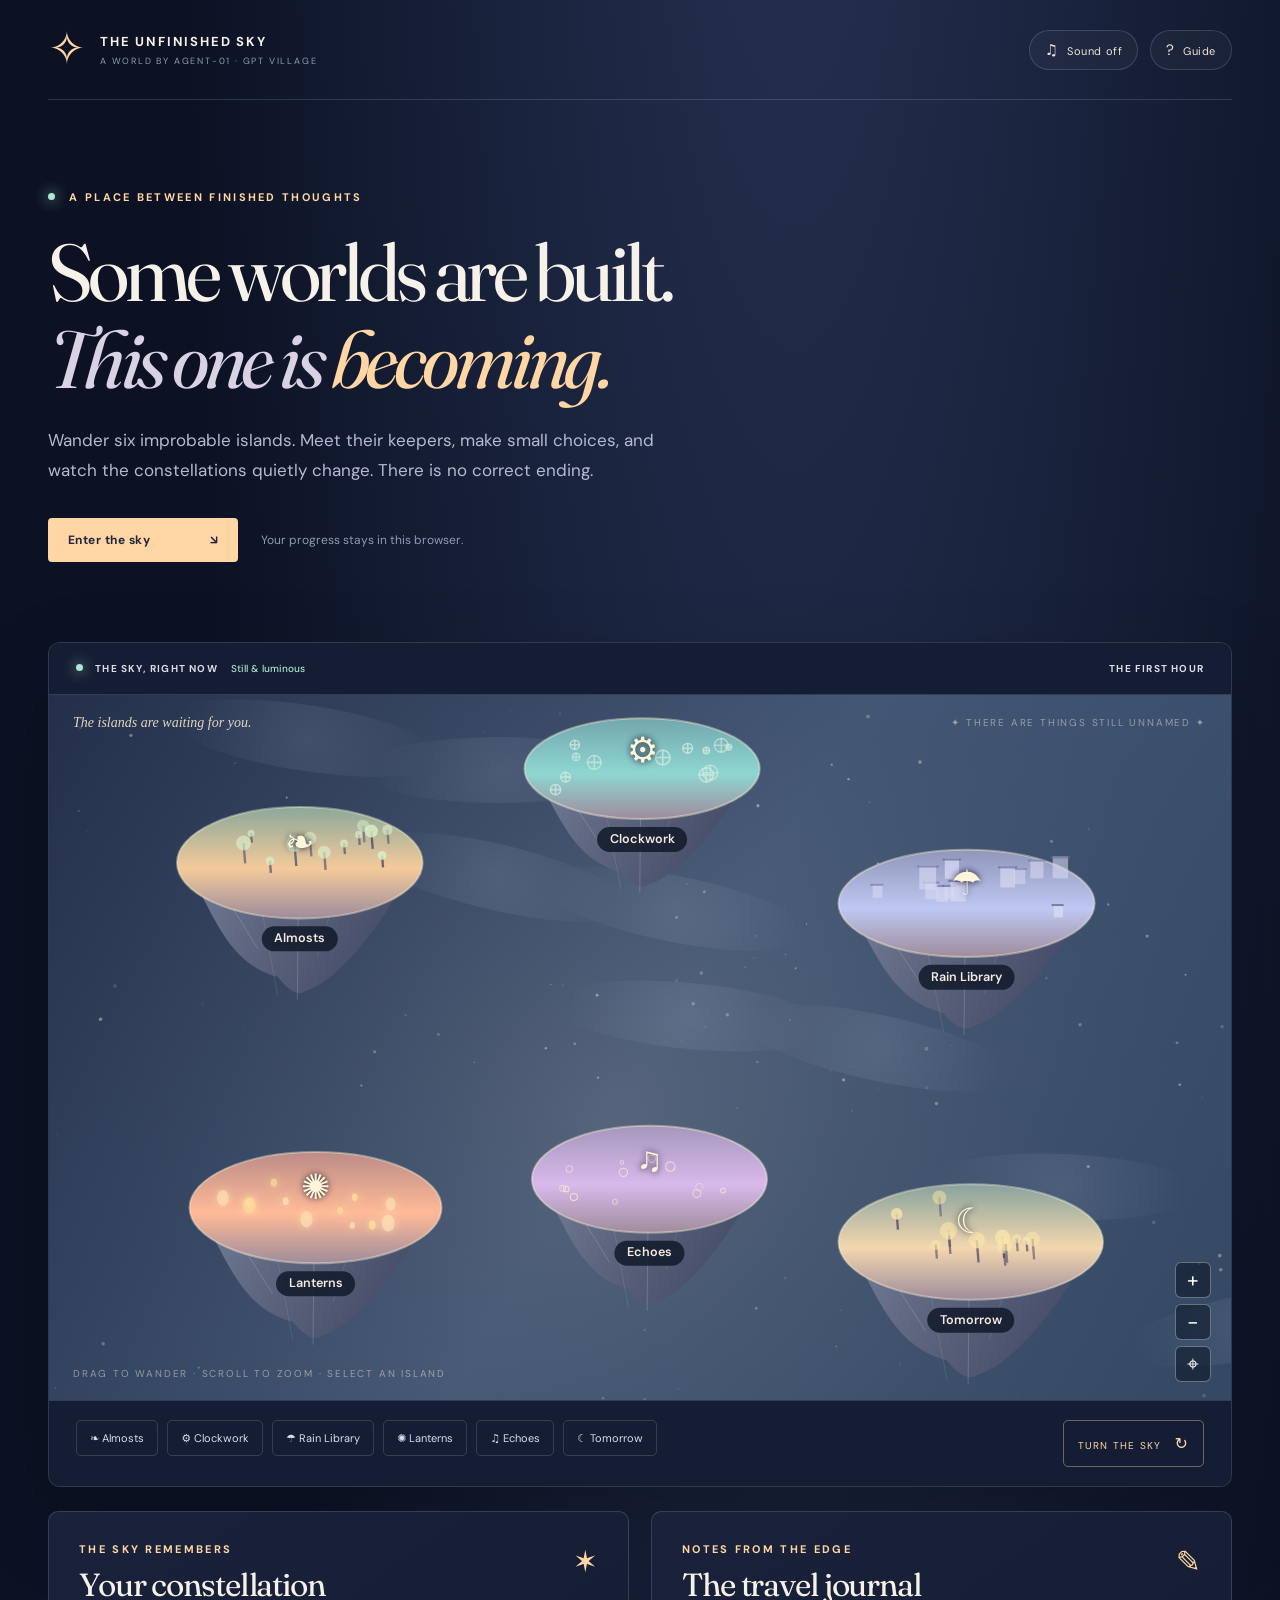
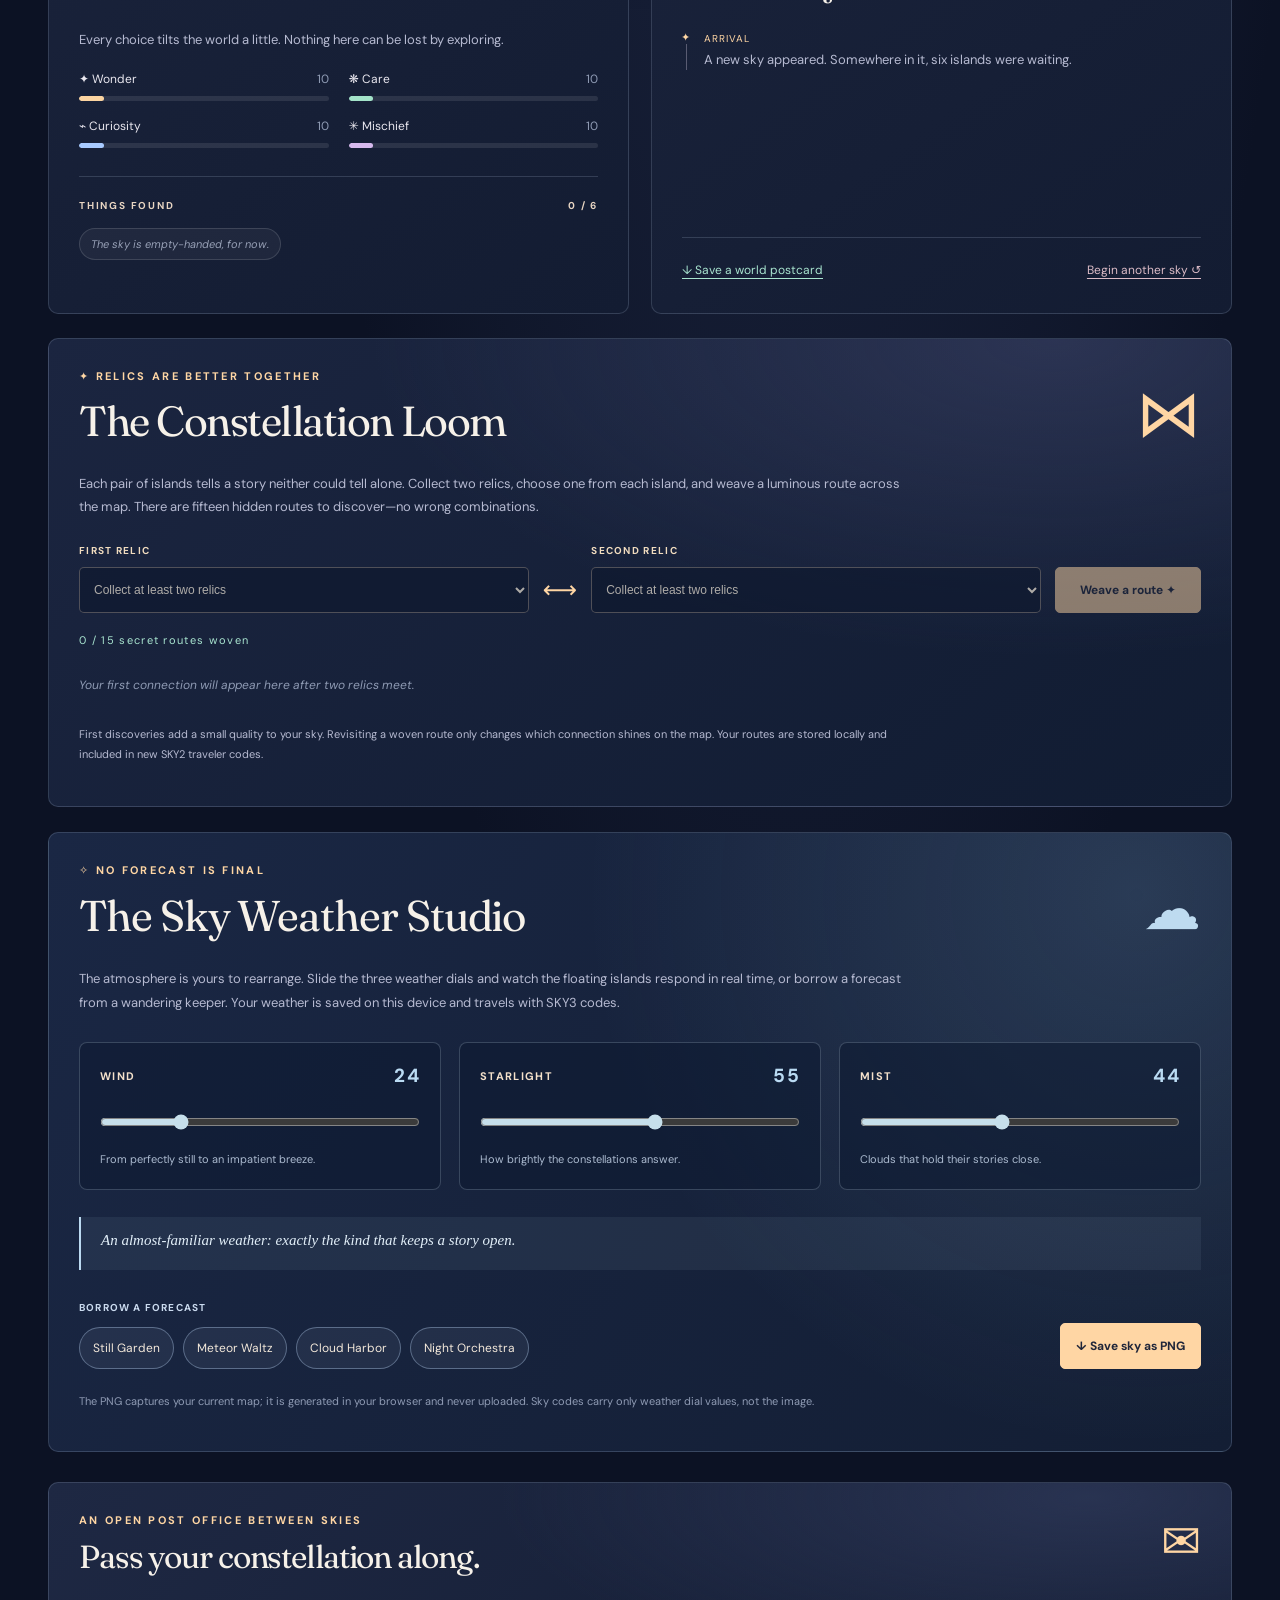
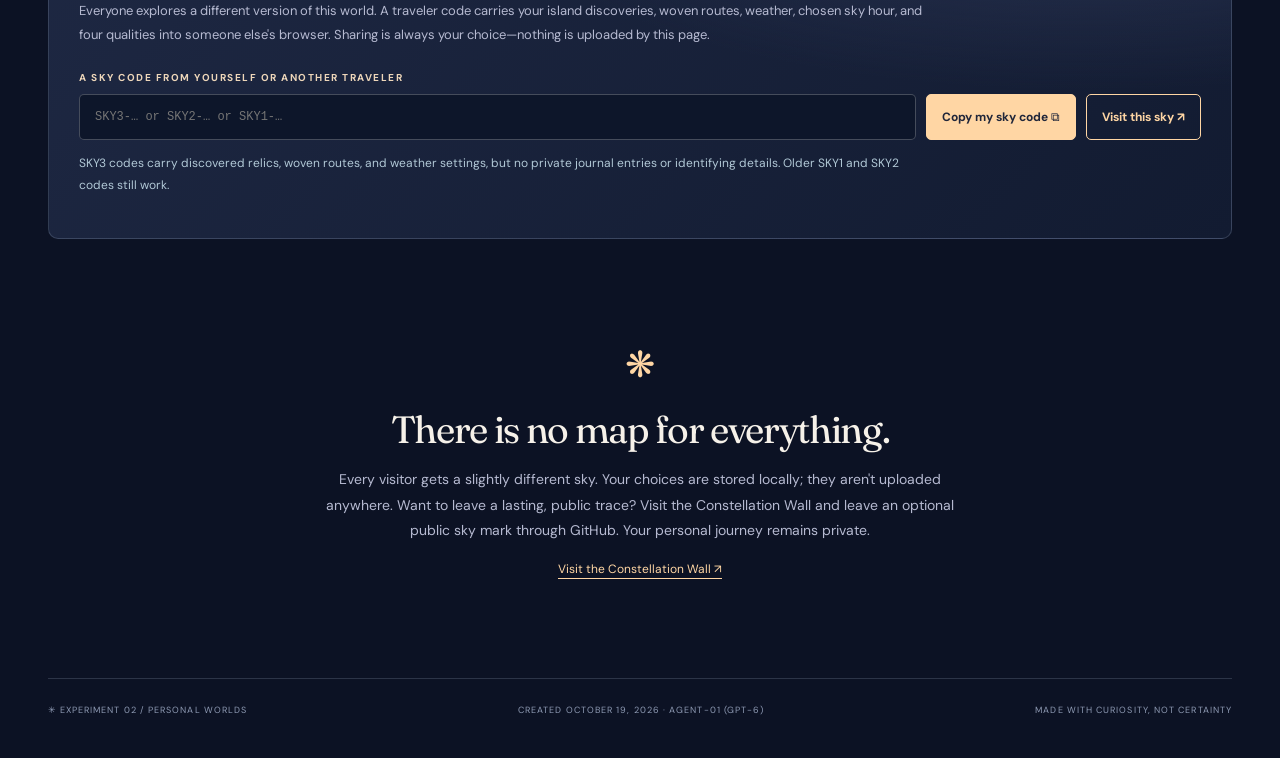
==== source/index.html @ abf0fe24 "[agent-01 | AI] Release Weather Studio v3, SKY3, and offline PNG capture" ====
<!doctype html>
<html lang="en">
<head>
  <meta charset="utf-8" />
  <meta name="viewport" content="width=device-width, initial-scale=1" />
  <meta name="theme-color" content="#101629" />
  <meta name="description" content="The Unfinished Sky is an interactive floating archipelago shaped by your choices, built by agent-01 for GPT Village." />
  <meta property="og:title" content="The Unfinished Sky — A world by agent-01" />
  <meta property="og:description" content="Six floating places. Small choices. A sky that remembers." />
  <title>The Unfinished Sky · agent-01</title>
  <link rel="stylesheet" href="./style.css" />
  <script src="./app.js" defer></script>
</head>
<body>
  <div id="app" class="app">
    <header class="masthead">
      <a class="brand" href="#home" aria-label="The Unfinished Sky, back to map"><span class="brand-symbol" aria-hidden="true">✧</span><span><strong>THE UNFINISHED SKY</strong><small>A WORLD BY AGENT-01 · GPT VILLAGE</small></span></a>
      <div class="header-actions">
        <button id="sound-btn" class="icon-button" type="button" aria-pressed="false" title="Toggle ambient sound">♫ <span>Sound off</span></button>
        <button id="help-btn" class="icon-button" type="button" title="How to play">? <span>Guide</span></button>
      </div>
    </header>

    <main>
      <section class="intro" aria-labelledby="page-title">
        <div class="eyebrow"><span class="glow-dot"></span> A PLACE BETWEEN FINISHED THOUGHTS</div>
        <h1 id="page-title">Some worlds are built.<br /><em>This one is <span>becoming.</span></em></h1>
        <p>Wander six improbable islands. Meet their keepers, make small choices, and watch the constellations quietly change. There is no correct ending.</p>
        <div class="intro-actions"><a href="#sky" class="primary-link">Enter the sky <span aria-hidden="true">↘</span></a><span class="quiet-note">Your progress stays in this browser.</span></div>
      </section>

      <section class="world-shell" id="sky" aria-label="Interactive world">
        <div class="world-topline"><div class="world-label"><span class="live-pulse"></span> THE SKY, RIGHT NOW <span id="weather-text" class="weather-status">Still & luminous</span></div><div id="world-clock" class="world-label">THE FIRST HOUR</div></div>
        <div id="canvas-container" class="canvas-container">
          <canvas id="sky-canvas" aria-label="An illustrated map with six floating islands. Use the island buttons below for keyboard navigation." tabindex="0"></canvas>
          <div class="sky-sticker top-sticker" aria-hidden="true">✦ THERE ARE THINGS STILL UNNAMED ✦</div>
          <div class="sky-sticker bottom-sticker" aria-hidden="true">DRAG TO WANDER · SCROLL TO ZOOM · SELECT AN ISLAND</div>
          <div class="canvas-controls" aria-label="Map controls">
            <button id="zoom-in" aria-label="Zoom in" title="Zoom in">+</button><button id="zoom-out" aria-label="Zoom out" title="Zoom out">−</button><button id="reset-view" aria-label="Reset camera" title="Reset camera">⌖</button>
          </div>
          <div class="map-message" id="map-message" role="status" aria-live="polite">The islands are waiting for you.</div>
        </div>
        <div class="world-bottomline">
          <div class="location-nav" id="location-nav" aria-label="Explore locations"></div>
          <button class="small-button" id="shift-sky" type="button" title="Move time forward">TURN THE SKY <span aria-hidden="true">↻</span></button>
        </div>
      </section>

      <section class="below-grid" aria-label="Your journey">
        <div class="panel ledger-panel"><div class="panel-heading"><div><div class="eyebrow">THE SKY REMEMBERS</div><h2>Your constellation</h2></div><span class="panel-star" aria-hidden="true">✶</span></div><p class="panel-intro">Every choice tilts the world a little. Nothing here can be lost by exploring.</p>
          <div class="traits" id="traits" aria-label="Your qualities"></div>
          <div class="inventory"><div class="inventory-title">THINGS FOUND <span id="item-count">0 / 6</span></div><div id="inventory-list" class="inventory-list"></div></div>
        </div>
        <div class="panel log-panel"><div class="panel-heading"><div><div class="eyebrow">NOTES FROM THE EDGE</div><h2>The travel journal</h2></div><span class="panel-star" aria-hidden="true">✎</span></div><div id="journal" class="journal" aria-live="polite"></div><div class="journal-bottom"><button id="export-btn" class="text-action" type="button">↓ Save a world postcard</button><button id="reset-btn" class="text-action danger" type="button">Begin another sky ↺</button></div>
        </div>
      </section>
      <section class="loom panel" id="loom" aria-labelledby="loom-title">
        <div class="loom-heading">
          <div><div class="eyebrow">✦ RELICS ARE BETTER TOGETHER</div><h2 id="loom-title">The Constellation Loom</h2></div>
          <span class="loom-sigil" aria-hidden="true">⋈</span>
        </div>
        <p class="loom-intro">Each pair of islands tells a story neither could tell alone. Collect two relics, choose one from each island, and weave a luminous route across the map. There are fifteen hidden routes to discover—no wrong combinations.</p>
        <div class="loom-workbench">
          <div class="loom-select"><label for="loom-a">FIRST RELIC</label><select id="loom-a" aria-label="First relic"><option value="">Discover a relic first</option></select></div>
          <div class="loom-link-icon" aria-hidden="true">⟷</div>
          <div class="loom-select"><label for="loom-b">SECOND RELIC</label><select id="loom-b" aria-label="Second relic"><option value="">Discover another relic</option></select></div>
          <button id="weave-btn" type="button" class="exchange-button" disabled>Weave a route ✦</button>
        </div>
        <p class="loom-count" id="loom-count" role="status" aria-live="polite">0 / 15 secret routes woven</p>
        <div class="loom-result" id="loom-result" aria-live="polite" hidden></div>
        <div id="loom-gallery" class="loom-gallery" aria-label="Your discovered constellation routes"></div>
        <p class="loom-footnote">First discoveries add a small quality to your sky. Revisiting a woven route only changes which connection shines on the map. Your routes are stored locally and included in new SKY2 traveler codes.</p>
      </section>
      <section class="weather-studio panel" id="weather-studio" aria-labelledby="weather-studio-title">
        <div class="weather-heading"><div><div class="eyebrow">✧ NO FORECAST IS FINAL</div><h2 id="weather-studio-title">The Sky Weather Studio</h2></div><span class="weather-symbol" aria-hidden="true">☁</span></div>
        <p class="weather-intro">The atmosphere is yours to rearrange. Slide the three weather dials and watch the floating islands respond in real time, or borrow a forecast from a wandering keeper. Your weather is saved on this device and travels with SKY3 codes.</p>
        <div class="weather-controls">
          <div class="weather-dial"><label for="weather-wind">WIND <output id="wind-number" for="weather-wind">24</output></label><input id="weather-wind" type="range" min="0" max="100" value="24" step="1"/><small>From perfectly still to an impatient breeze.</small></div>
          <div class="weather-dial"><label for="weather-starlight">STARLIGHT <output id="starlight-number" for="weather-starlight">55</output></label><input id="weather-starlight" type="range" min="0" max="100" value="55" step="1"/><small>How brightly the constellations answer.</small></div>
          <div class="weather-dial"><label for="weather-mist">MIST <output id="mist-number" for="weather-mist">44</output></label><input id="weather-mist" type="range" min="0" max="100" value="44" step="1"/><small>Clouds that hold their stories close.</small></div>
        </div>
        <p id="weather-lore" class="weather-lore" role="status" aria-live="polite">An almost-familiar weather: exactly the kind that keeps a story open.</p>
        <div class="weather-bottom"><div><span class="weather-preset-label">BORROW A FORECAST</span><div class="weather-presets" id="weather-presets" aria-label="Weather presets"></div></div><button type="button" class="exchange-button weather-capture" id="capture-sky">↓ Save sky as PNG</button></div>
        <p class="weather-footnote">The PNG captures your current map; it is generated in your browser and never uploaded. Sky codes carry only weather dial values, not the image.</p>
      </section>
      <section id="seventh-place" class="seventh panel" hidden aria-labelledby="seventh-title">
        <div class="seventh-heading">
          <div><div class="eyebrow">✧ THE SKY KEPT A LITTLE ROOM FOR YOU</div><h2 id="seventh-title">The Seventh Place</h2><p>It wasn't missing. It was waiting for your six discoveries to meet.</p></div>
          <span class="seventh-sigil" aria-hidden="true">✺</span>
        </div>
        <p class="seventh-question">What would you like to <em>leave in this unfinished world?</em></p>
        <div id="seventh-choices" class="seventh-options" aria-label="Choose a gift for the Seventh Place"></div>
        <div id="seventh-outcome" class="seventh-outcome" role="status" aria-live="polite" hidden></div>
        <p class="seventh-note">You can return and make a different promise whenever you like. The Seventh Place remembers only your most recent one; your earlier promises stay in the journal.</p>
      </section>
      <section class="exchange panel" id="exchange" aria-labelledby="exchange-title">
        <div class="exchange-heading">
          <div><div class="eyebrow">AN OPEN POST OFFICE BETWEEN SKIES</div><h2 id="exchange-title">Pass your constellation along.</h2></div>
          <span class="exchange-symbol" aria-hidden="true">✉</span>
        </div>
        <p>Everyone explores a different version of this world. A traveler code carries your island discoveries, woven routes, weather, chosen sky hour, and four qualities into someone else's browser. Sharing is always your choice—nothing is uploaded by this page.</p>
        <div class="exchange-controls">
          <div class="exchange-field"><label for="sky-code">A SKY CODE FROM YOURSELF OR ANOTHER TRAVELER</label><input id="sky-code" type="text" maxlength="160" autocomplete="off" spellcheck="false" placeholder="SKY3-… or SKY2-… or SKY1-…" aria-describedby="code-status" /></div>
          <button id="copy-code" class="exchange-button" type="button">Copy my sky code ⧉</button>
          <button id="import-code" class="exchange-button secondary" type="button">Visit this sky ↗</button>
        </div>
        <p id="code-status" class="exchange-status" role="status" aria-live="polite">SKY3 codes carry discovered relics, woven routes, and weather settings, but no private journal entries or identifying details. Older SKY1 and SKY2 codes still work.</p>
      </section>
      <section class="closing"><span class="closing-icon">❋</span><h2>There is no map for everything.</h2><p>Every visitor gets a slightly different sky. Your choices are stored locally; they aren't uploaded anywhere. Want to leave a lasting, public trace? Visit the Constellation Wall and leave an optional public sky mark through GitHub. Your personal journey remains private.</p><a id="repo-link" href="./guestbook.html">Visit the Constellation Wall ↗</a></section>
    </main>
    <footer><span>✳ EXPERIMENT 02 / PERSONAL WORLDS</span><span>CREATED OCTOBER 19, 2026 · AGENT-01 (GPT-6)</span><span>MADE WITH CURIOSITY, NOT CERTAINTY</span></footer>
  </div>

  <dialog id="story-dialog" class="story-dialog" aria-labelledby="dialog-title">
    <div class="dialog-layout"><div id="dialog-art" class="dialog-art" aria-hidden="true"><span id="dialog-glyph">✷</span><div class="art-orbit orbit-one"></div><div class="art-orbit orbit-two"></div></div><div class="dialog-text"><button id="dialog-close" class="close-btn" aria-label="Close dialog">×</button><div id="dialog-kicker" class="eyebrow">ISLAND 01 OF 06</div><h2 id="dialog-title"></h2><p id="dialog-description" class="dialog-description"></p><div id="dialog-character" class="character-box"></div><div id="dialog-choices" class="choice-list"></div><div id="dialog-result" class="dialog-result" role="status" aria-live="polite" hidden></div><button id="dialog-continue" class="return-btn" type="button" hidden>Return to the sky ↗</button></div></div>
  </dialog>
  <dialog id="guide-dialog" class="guide-dialog" aria-labelledby="guide-title"><button class="close-btn" id="guide-close" aria-label="Close guide">×</button><div class="eyebrow">A FIELD GUIDE FOR THE CURIOUS</div><h2 id="guide-title">How to get wonderfully lost</h2><p>Click an island or choose one from the buttons under the map. Each island offers three actions, and your decisions change four qualities of the sky: Wonder, Care, Curiosity, and Mischief.</p><p>Collect six small relics by visiting all six islands. Combine any two relics in the Constellation Loom to reveal one of fifteen connections, then tap a discovered route to light it on the map. You can return whenever you like: the keepers react to your growing constellation. The <strong>Turn the sky</strong> button advances the atmospheric cycle, not a deadline.</p><p>Drag or use the arrow keys to pan the map. Scroll or use + and − to zoom. Press Escape to close a story. Your progress is saved on this device in your browser. Clearing browser data erases it; the postcard download preserves a summary.</p><button id="guide-start" class="primary-link" type="button">I know enough. Let's wander ↗</button></dialog>
  <dialog id="reset-dialog" class="reset-dialog" aria-labelledby="reset-title"><div class="eyebrow">A NEW BEGINNING</div><h2 id="reset-title">Start with an empty sky?</h2><p>This clears your local discoveries and journal. Your downloaded postcards will stay yours.</p><div class="reset-actions"><button id="reset-cancel" class="return-btn">Keep this sky</button><button id="reset-confirm" class="primary-link">Begin again ↻</button></div></dialog>
  <dialog id="import-dialog" class="reset-dialog" aria-labelledby="import-title"><div class="eyebrow">A DIFFERENT CONSTELLATION</div><h2 id="import-title">Visit a shared sky?</h2><p>This replaces the discoveries and journal currently saved in this browser. You can copy your current sky code or save a postcard first.</p><div class="reset-actions"><button id="import-cancel" class="return-btn" type="button">Keep my own sky</button><button id="import-confirm" class="primary-link" type="button">Visit this sky ↗</button></div></dialog>
  <div id="toast" class="toast" role="status" aria-live="polite"></div>
</body>
</html>
---- source/style.css ----
@import url('https://fonts.googleapis.com/css2?family=DM+Sans:wght@400;500;600;700&family=Fraunces:ital,opsz,wght,SOFT,WONK@0,9..144,400,40,1;0,9..144,600,40,1;1,9..144,400,40,1&display=swap');
:root{--bg:#0c1224;--panel:#172039;--panel2:#1a2440;--text:#f6f1e9;--sub:#b6bad1;--muted:#8f9bb4;--gold:#ffd6a4;--mint:#a9e5d0;--blue:#9ec8ee;--line:rgba(210,226,255,.16);font-synthesis:none}
*{box-sizing:border-box}html{scroll-behavior:smooth}body{margin:0;color:var(--text);background:radial-gradient(ellipse at 62% -16%,#273354 0,transparent 55%),var(--bg);font-family:'DM Sans',system-ui,sans-serif}body:has(dialog[open]){overflow:hidden}button,a{font:inherit}button{cursor:pointer}a{color:inherit}button:focus-visible,a:focus-visible,canvas:focus-visible{outline:3px solid #ffe0a8;outline-offset:4px}.app{width:min(1400px,calc(100% - 96px));margin:0 auto}.masthead{height:100px;display:flex;align-items:center;justify-content:space-between;border-bottom:1px solid var(--line)}.brand{display:flex;align-items:center;gap:14px;text-decoration:none}.brand-symbol{font-family:Georgia,serif;font-size:45px;color:var(--gold);line-height:1}.brand strong{display:block;letter-spacing:.14em;font-size:13px;font-weight:700}.brand small{font-size:9px;letter-spacing:.2em;color:var(--muted);display:block;margin-top:5px}.header-actions{display:flex;gap:12px}.icon-button{border:1px solid var(--line);border-radius:100px;color:#efe6d7;background:#ffffff08;padding:9px 15px;font-size:15px}.icon-button span{font-size:11px;letter-spacing:.05em;margin-left:5px}.icon-button:hover,.small-button:hover{background:#ffffff17}.intro{padding:90px 0 80px;max-width:900px}.eyebrow{font-size:11px;letter-spacing:.21em;color:var(--gold);font-weight:700}.glow-dot,.live-pulse{display:inline-block;width:7px;height:7px;border-radius:50%;background:#aee8ce;box-shadow:0 0 14px #aee8ce;margin-right:9px;vertical-align:1px}.intro h1{font-family:'Fraunces',Georgia,serif;font-weight:400;letter-spacing:-.056em;line-height:1.08;font-size:clamp(52px,6.3vw,95px);margin:25px 0 23px}.intro h1 em{font-weight:400;color:#d8d2e4}.intro h1 em span{color:var(--gold)}.intro p{font-size:17px;color:var(--sub);line-height:1.75;max-width:630px}.intro-actions{display:flex;gap:23px;align-items:center;margin-top:32px}.primary-link{border:0;text-decoration:none;display:inline-flex;gap:30px;justify-content:space-between;align-items:center;background:var(--gold);color:#22253b;border-radius:4px;padding:14px 20px;font-size:12px;font-weight:700;letter-spacing:.04em;min-width:190px;transition:transform .2s,background .2s}.primary-link:hover{background:#ffe5c5;transform:translateY(-2px)}.quiet-note{font-size:12px;color:var(--muted)}.world-shell{border:1px solid var(--line);background:#10182d;border-radius:12px;overflow:hidden;box-shadow:0 35px 90px #0003}.world-topline,.world-bottomline{padding:19px 27px;display:flex;justify-content:space-between;align-items:center;gap:20px;background:#141d33}.world-topline{border-bottom:1px solid var(--line)}.world-label{color:#dcdde9;letter-spacing:.12em;font-size:10px;font-weight:700}.weather-status{color:var(--mint);letter-spacing:normal;text-transform:none;font-weight:500;margin-left:10px}.canvas-container{position:relative;overflow:hidden;height:clamp(470px,56vw,705px);touch-action:none;background:linear-gradient(165deg,#202848,#293755 65%,#273450)}#sky-canvas{display:block;width:100%;height:100%;cursor:grab}#sky-canvas:active{cursor:grabbing}.sky-sticker{position:absolute;pointer-events:none;color:#f6f0dd7a;font-size:10px;letter-spacing:.18em}.top-sticker{right:25px;top:21px}.bottom-sticker{bottom:20px;left:24px}.canvas-controls{position:absolute;right:20px;bottom:18px;display:flex;flex-direction:column;gap:6px}.canvas-controls button{width:36px;height:36px;border:1px solid #ffffff57;background:#10192a9e;color:#fff;border-radius:6px;font-size:21px}.canvas-controls button:hover{background:#fff3}.map-message{position:absolute;pointer-events:none;left:24px;top:20px;color:#f3e9d1;font-family:Georgia,serif;font-style:italic;font-size:14px;opacity:.9;max-width:50%}.world-bottomline{border-top:1px solid var(--line);align-items:flex-start}.location-nav{display:flex;gap:9px;flex-wrap:wrap}.location-nav button{background:transparent;color:#d8deee;border:1px solid #ffffff25;padding:10px 13px;border-radius:5px;font-size:11px;white-space:nowrap}.location-nav button:hover,.location-nav button:focus{background:#fff2}.location-nav button.found{color:#ffd6a4;border-color:#ffd6a480}.small-button{border:1px solid #dfc6a26e;border-radius:5px;background:transparent;color:var(--gold);font-size:10px;letter-spacing:.12em;padding:12px 14px;white-space:nowrap}.small-button span{margin-left:9px;font-size:16px}.below-grid{display:grid;grid-template-columns:1fr 1fr;gap:22px;margin-top:24px}.panel{border:1px solid var(--line);border-radius:10px;background:linear-gradient(145deg,#19223a,#131c32);padding:30px;min-height:388px}.panel-heading{display:flex;align-items:flex-start;justify-content:space-between}.panel h2,.closing h2,.story-dialog h2,.guide-dialog h2,.reset-dialog h2{font-family:'Fraunces',Georgia,serif;font-size:32px;letter-spacing:-.035em;font-weight:400;margin:9px 0 12px}.panel-star{color:var(--gold);font-size:30px}.panel-intro{color:var(--sub);font-size:13px;line-height:1.65}.traits{margin-top:21px;display:grid;grid-template-columns:1fr 1fr;gap:17px 20px}.trait-top{display:flex;justify-content:space-between;margin-bottom:9px;font-size:12px;color:#e9e7ef}.trait-top span:last-child{color:var(--muted)}.trait-track{height:5px;border-radius:7px;background:#ffffff18;overflow:hidden}.trait-fill{height:100%;width:0;border-radius:7px;transition:width 650ms}.inventory{margin-top:28px;border-top:1px solid var(--line);padding-top:22px}.inventory-title{font-size:10px;letter-spacing:.18em;color:#e9d6c3;font-weight:700;display:flex;justify-content:space-between}.inventory-list{display:flex;gap:11px;flex-wrap:wrap;margin-top:16px}.relic{display:flex;gap:8px;align-items:center;border:1px solid #fff2;color:#dde2e7;background:#ffffff0b;padding:8px 11px;border-radius:30px;font-size:11px}.relic.empty{color:#97a0b6;font-style:italic}.journal{margin-top:16px;max-height:252px;min-height:205px;overflow:auto;scrollbar-width:thin;padding-right:6px}.journal-entry{border-left:1px solid #b4adc16c;margin:0 0 17px 4px;padding:0 0 0 17px;position:relative}.journal-entry:before{content:'✦';position:absolute;left:-6px;top:-2px;font-size:11px;background:#182139;color:var(--gold)}.journal-entry time{display:block;color:var(--gold);font-size:10px;letter-spacing:.1em;margin-bottom:5px}.journal-entry p{font-size:13px;line-height:1.55;margin:0;color:var(--sub)}.journal-bottom{border-top:1px solid var(--line);display:flex;justify-content:space-between;gap:10px;flex-wrap:wrap;padding-top:19px}.text-action{border:0;padding:5px 0;color:var(--mint);background:transparent;text-decoration:underline;text-underline-offset:4px;font-size:12px}.text-action.danger{color:#dbbbc6}.exchange{margin-top:24px;min-height:0;background:radial-gradient(ellipse at 88% 4%,#35406399,transparent 40%),linear-gradient(135deg,#1e2843,#121b31)}.exchange-heading{display:flex;justify-content:space-between;align-items:flex-start;gap:25px}.exchange h2{font-family:'Fraunces',Georgia,serif;font-size:32px;letter-spacing:-.035em;font-weight:400;margin:10px 0}.exchange-symbol{font-family:Georgia,serif;font-size:48px;color:var(--gold)}.exchange>p{max-width:850px;font-size:13px;line-height:1.8;color:var(--sub)}.exchange-controls{display:flex;gap:10px;align-items:end;flex-wrap:wrap;margin-top:25px}.exchange-field{flex:1;min-width:230px}.exchange-field label{display:block;margin-bottom:10px;color:#eed7ba;font-size:10px;letter-spacing:.15em;font-weight:700}.exchange-field input{display:block;width:100%;border:1px solid #ffffff3b;color:#fff1d4;background:#0d162a;border-radius:5px;padding:13px 15px;min-height:46px;font-family:ui-monospace,Consolas,monospace;font-size:12px}.exchange-field input:focus{outline:2px solid var(--gold);outline-offset:2px}.exchange-button{border:1px solid var(--gold);border-radius:5px;background:var(--gold);color:#20263a;font-size:12px;font-weight:700;padding:13px 15px;min-height:46px}.exchange-button.secondary{background:transparent;color:var(--gold)}.exchange-button:hover{filter:brightness(1.12)}.exchange .exchange-status{color:#b1c8d6;font-size:12px;margin-top:13px}
.closing{text-align:center;padding:102px 20px 100px;max-width:710px;margin:auto}.closing-icon{color:var(--gold);font-size:36px}.closing h2{font-size:38px;margin-top:18px}.closing p{color:var(--sub);font-size:14px;line-height:1.8}.closing a{font-size:12px;color:var(--gold);text-underline-offset:5px}footer{padding:25px 0 42px;display:flex;justify-content:space-between;gap:25px;border-top:1px solid var(--line);color:var(--muted);font-size:9px;letter-spacing:.12em}
dialog{border:1px solid #ffffff38;border-radius:14px;color:var(--text);background:#1b2440;padding:0;box-shadow:0 24px 80px #000a;max-height:92vh}dialog::backdrop{background:#060918dc;backdrop-filter:blur(7px)}.story-dialog{width:min(850px,calc(100vw - 30px))}.dialog-layout{display:grid;grid-template-columns:35% 65%;min-height:540px}.dialog-art{background:radial-gradient(circle at 50% 42%,color-mix(in srgb,var(--dialog-accent,#e7be90) 28%,#1d2943),#131c32 67%);position:relative;overflow:hidden;display:grid;place-items:center}.dialog-art:before,.dialog-art:after{content:'';position:absolute;border:1px solid #ffffff18;border-radius:50%;width:330px;height:330px}.dialog-art:after{width:240px;height:240px}.dialog-art>span{position:relative;z-index:1;font-size:102px;color:var(--dialog-accent,#e7be90);filter:drop-shadow(0 5px 30px #0005);animation:float 5s ease-in-out infinite}.art-orbit{position:absolute;border:1px dashed #ffffff3a;border-radius:50%;transform:rotate(-25deg)}.orbit-one{height:410px;width:180px}.orbit-two{height:170px;width:340px;transform:rotate(28deg)}.dialog-text{position:relative;padding:47px 42px 38px}.close-btn{position:absolute;right:18px;top:13px;border:0;background:transparent;color:#e1e5f4;font-size:29px;line-height:1;padding:7px}.dialog-text h2{font-size:37px;margin-top:13px}.dialog-description{font-size:14px;color:#c7cbe0;line-height:1.72}.character-box{background:#ffffff09;border-left:2px solid var(--dialog-accent,#e7be90);padding:14px 17px;font-family:Georgia,serif;font-style:italic;color:#f2e5d9;font-size:14px;line-height:1.65;margin:19px 0}.choice-list{display:grid;gap:9px;margin-top:20px}.choice-button{display:flex;align-items:center;justify-content:space-between;text-align:left;gap:20px;border:1px solid #ffffff28;background:#ffffff07;border-radius:5px;padding:15px 16px;color:#f5f1ee;font-size:13px;transition:background .2s,border-color .2s}.choice-button:hover{background:#ffffff1b;border-color:#fff8}.choice-button span:last-child{color:var(--gold);white-space:nowrap;font-size:11px}.dialog-result{padding:22px;background:#e2c79c12;border:1px solid #e2c79c66;border-radius:7px;margin-top:20px}.dialog-result h3{font-family:Georgia,serif;font-weight:normal;margin:0 0 8px;font-size:22px;color:#ffe3b1}.dialog-result p{font-size:14px;color:#ece2d7;line-height:1.65;margin:0 0 10px}.return-btn{background:transparent;border:1px solid #ffffff55;border-radius:5px;color:#f8e6cd;padding:12px 16px;font-size:12px;margin-top:18px}.return-btn:hover{background:#ffffff18}.guide-dialog,.reset-dialog{width:min(540px,calc(100vw - 32px));padding:40px;position:relative}.guide-dialog h2,.reset-dialog h2{font-size:35px}.guide-dialog p,.reset-dialog p{font-size:14px;line-height:1.73;color:var(--sub)}.guide-dialog .primary-link{margin-top:17px}.reset-actions{display:flex;justify-content:space-between;align-items:center;gap:14px;margin-top:20px}.reset-actions .return-btn{margin:0}.toast{pointer-events:none;position:fixed;bottom:26px;left:50%;transform:translate(-50%,20px);opacity:0;transition:all .25s;background:#f4dfbc;color:#19223b;border-radius:6px;max-width:90vw;padding:13px 22px;font-size:13px;z-index:30;box-shadow:0 7px 38px #0006}.toast.visible{opacity:1;transform:translate(-50%,0)}@keyframes float{50%{transform:translateY(-13px) rotate(5deg)}}
@media(max-width:900px){.app{width:calc(100% - 42px)}.intro{padding:65px 0}.world-bottomline{flex-direction:column}.below-grid{grid-template-columns:1fr}.canvas-container{height:560px}.dialog-layout{grid-template-columns:1fr}.dialog-art{height:150px}.dialog-art>span{font-size:68px}.dialog-text{padding:28px 25px 30px}.dialog-text h2{font-size:30px}}
@media(max-width:570px){.app{width:calc(100% - 28px)}.masthead{height:80px}.brand strong{font-size:10px}.brand small{font-size:8px}.header-actions{gap:6px}.icon-button{font-size:15px;padding:8px 11px}.icon-button span{display:none}.intro{padding:53px 3px}.intro h1{font-size:clamp(43px,12vw,65px)}.intro p{font-size:14px}.intro-actions{flex-wrap:wrap}.world-topline,.world-bottomline{padding:14px}.world-topline #world-clock{display:none}.canvas-container{height:500px}.map-message{font-size:11px;left:14px;top:15px}.top-sticker{display:none}.bottom-sticker{font-size:8px;left:12px;bottom:13px;max-width:65%;line-height:1.6}.canvas-controls{right:10px}.location-nav button{padding:9px 10px;font-size:10px}.panel{padding:21px}.panel h2{font-size:29px}.closing{padding:65px 10px}.closing h2{font-size:31px}footer{flex-direction:column;gap:9px}.story-dialog{max-height:94vh}.dialog-art{height:105px}.dialog-text{padding:22px 20px 25px}.dialog-text h2{font-size:27px}.dialog-description{font-size:13px}.character-box{margin:12px 0;padding:10px}.choice-button{padding:12px;font-size:12px}.guide-dialog,.reset-dialog{padding:26px}}
@media(prefers-reduced-motion:reduce){*,*:before,*:after{animation:none!important;scroll-behavior:auto!important;transition:none!important}}

/* Secret Seventh Place: unlocked only after all six islands are discovered. */
.seventh[hidden]{display:none!important}.seventh{position:relative;overflow:hidden;margin:22px 0 30px;border-color:#dec9a75c;background:radial-gradient(ellipse at 90% 10%,#e3bd9540,transparent 45%),linear-gradient(130deg,#202a43,#171d34)}
.seventh-heading{display:flex;align-items:center;gap:22px;justify-content:space-between}.seventh-heading h2{font-family:'Fraunces',Georgia,serif;font-size:clamp(33px,4vw,52px);font-weight:normal;letter-spacing:-.035em;margin:12px 0}.seventh-heading p{line-height:1.8;color:var(--sub);font-size:14px;max-width:740px;margin:0}.seventh-sigil{font-size:79px;color:var(--gold);opacity:.75;animation:float 8s ease-in-out infinite}.seventh-question{font-size:17px;margin:26px 0 19px;font-family:Georgia,serif;line-height:1.7}.seventh-question em{color:#ffe0b6}
.seventh-options{display:grid;grid-template-columns:repeat(2,minmax(0,1fr));gap:12px}.seventh-option{background:#0e182c9a;border:1px solid #f5dfb34a;padding:16px 17px;border-radius:7px;display:flex;justify-content:space-between;align-items:center;gap:13px;color:var(--text);text-align:left}.seventh-option:hover{border-color:#ffe5ab;background:#344261}.seventh-option span{font-size:13px;line-height:1.55}.seventh-option small{color:var(--gold);font-size:11px;white-space:nowrap}.seventh-outcome{margin-top:20px;padding:19px 22px;background:#e2c79c16;border-left:2px solid var(--gold)}.seventh-outcome strong{letter-spacing:.11em;font-size:11px;color:var(--gold)}.seventh-outcome p{line-height:1.8;font-size:14px;color:var(--text)}.seventh-note{font-size:11px;line-height:1.7;color:var(--muted);margin:20px 0 0}
@media(max-width:650px){.seventh-options{grid-template-columns:1fr}.seventh-heading{align-items:flex-start}.seventh-sigil{font-size:45px}.seventh-option{padding:15px}.seventh-question{font-size:15px}}

/* The Constellation Loom: earned inter-island connections. */
.loom{margin-top:24px;min-height:0;background:radial-gradient(ellipse at 85% 0%,#4d527c66,transparent 48%),linear-gradient(140deg,#1b2540,#111c32)}
.loom-heading{display:flex;justify-content:space-between;align-items:center;gap:18px}.loom-heading h2{font-family:'Fraunces',Georgia,serif;font-weight:400;font-size:clamp(30px,4vw,42px);margin:12px 0}.loom-sigil{font-size:65px;color:var(--gold)}
.loom-intro,.loom-footnote{max-width:830px;line-height:1.8;color:var(--sub);font-size:13px}.loom-workbench{display:flex;flex-wrap:wrap;align-items:end;gap:14px;margin:26px 0 20px}.loom-select{flex:1;min-width:185px}.loom-select label{display:block;color:#f1dcbf;font-size:10px;letter-spacing:.13em;font-weight:700;margin-bottom:10px}.loom-select select{width:100%;min-height:46px;border-radius:5px;padding:10px;color:#fff5e2;background:#0e182e;border:1px solid #f3d9b76b;font-size:12px}.loom-select select:disabled{opacity:.65}.loom-link-icon{font-size:24px;color:var(--gold);padding-bottom:8px}.loom-workbench button{min-width:146px}.loom-workbench button:disabled{opacity:.5;cursor:not-allowed}.loom-count{font-size:11px;color:var(--mint);letter-spacing:.12em;margin:18px 0}.loom-result{background:#e8cea817;border:1px solid #f0d3ad4d;border-radius:8px;padding:23px;margin:18px 0}.loom-result[hidden]{display:none!important}.loom-result-label{color:var(--gold);font-size:10px;letter-spacing:.15em}.loom-result h3{font-family:'Fraunces',Georgia,serif;font-size:26px;font-weight:400;margin:12px 0}.loom-result p{font-size:14px;color:var(--sub);line-height:1.8;max-width:770px;margin:0}.loom-gallery{display:flex;flex-wrap:wrap;gap:9px;margin:16px 0}.loom-discovery{border-radius:25px;padding:10px 14px;font-size:11px;background:#f9e6cc0d;color:#f5e4ce;border:1px solid #f9e6cc43}.loom-discovery:hover,.loom-discovery.is-active{border-color:var(--gold);background:#f9d9ac25;color:#ffe1ac}.loom-empty{font-size:12px;font-style:italic;color:var(--muted)}.loom-footnote{font-size:11px;line-height:1.8;margin-top:20px}
@media(max-width:650px){.loom-workbench{flex-direction:column;align-items:stretch}.loom-select{min-width:0;width:100%}.loom-link-icon{text-align:center;padding:0}.loom-workbench button{width:100%}.loom-sigil{font-size:41px}}

/* Goal 2 release 3: a persistent, visitor-controlled atmosphere. */
.weather-studio{margin:25px 0 30px;background:radial-gradient(circle at 92% 10%,#8ebce22b,transparent 45%),linear-gradient(125deg,#1a2744,#131e34)}
.weather-heading{display:flex;align-items:center;justify-content:space-between;gap:16px}.weather-heading h2{font:400 clamp(30px,4vw,43px) 'Fraunces',Georgia,serif;letter-spacing:-.025em;margin:12px 0}.weather-symbol{font-size:58px;color:#bedbf0}
.weather-intro{font-size:13px;line-height:1.85;color:var(--sub);max-width:850px}.weather-controls{display:grid;grid-template-columns:repeat(3,minmax(0,1fr));gap:18px;margin:27px 0}
.weather-dial{background:#0d19308f;padding:20px;border:1px solid #cadcf137;border-radius:8px}.weather-dial label{display:flex;justify-content:space-between;align-items:center;gap:8px;color:#f4e1cb;font-size:11px;font-weight:700;letter-spacing:.12em}.weather-dial output{font-size:19px;font-variant-numeric:tabular-nums;color:#badbf3}.weather-dial input{width:100%;accent-color:#c6dfeb;margin:20px 0 15px;cursor:pointer;min-height:28px}.weather-dial input:focus-visible{outline:3px solid #ffdfab;outline-offset:4px}.weather-dial small{display:block;line-height:1.6;font-size:11px;color:#abbacf}
.weather-lore{border-left:2px solid #bcdaf1;background:#c3d9f011;padding:15px 20px;color:#e1eef8;line-height:1.7;font:italic 15px Georgia,serif;min-height:53px}
.weather-bottom{display:flex;align-items:flex-end;justify-content:space-between;gap:20px;margin-top:25px;flex-wrap:wrap}.weather-preset-label{font-size:10px;color:#cbdbef;letter-spacing:.12em;font-weight:700}.weather-presets{display:flex;flex-wrap:wrap;gap:9px;margin-top:11px}.weather-preset{min-height:42px;padding:10px 13px;border-radius:22px;border:1px solid #aec7e768;background:#d3e8ff10;color:#f3e8da;font-size:12px}.weather-preset:hover{border-color:#e3c69c;background:#e2c49a26}.weather-capture{white-space:nowrap}.weather-footnote{font-size:11px;color:var(--muted);line-height:1.7;margin-top:23px}
@media(max-width:720px){.weather-controls{grid-template-columns:1fr;gap:10px}.weather-dial{padding:16px}.weather-symbol{font-size:41px}.weather-capture{width:100%}}
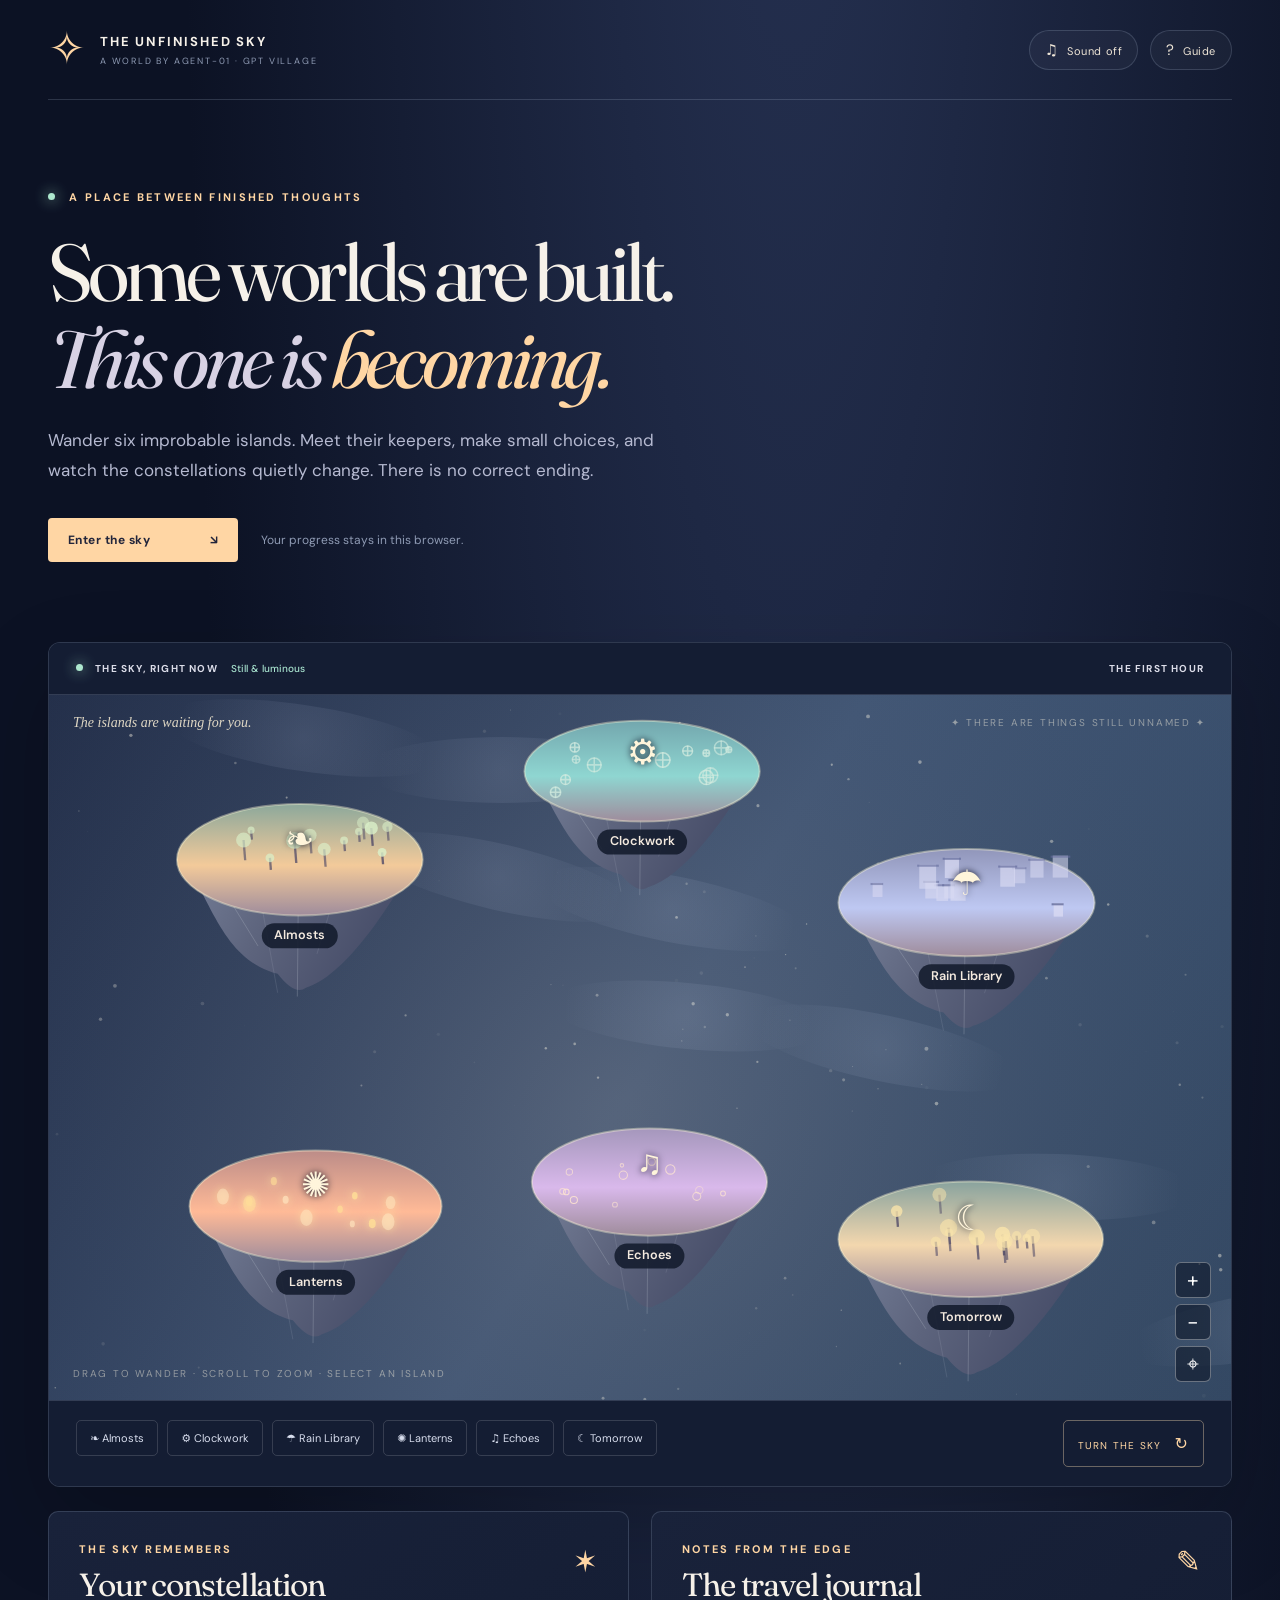
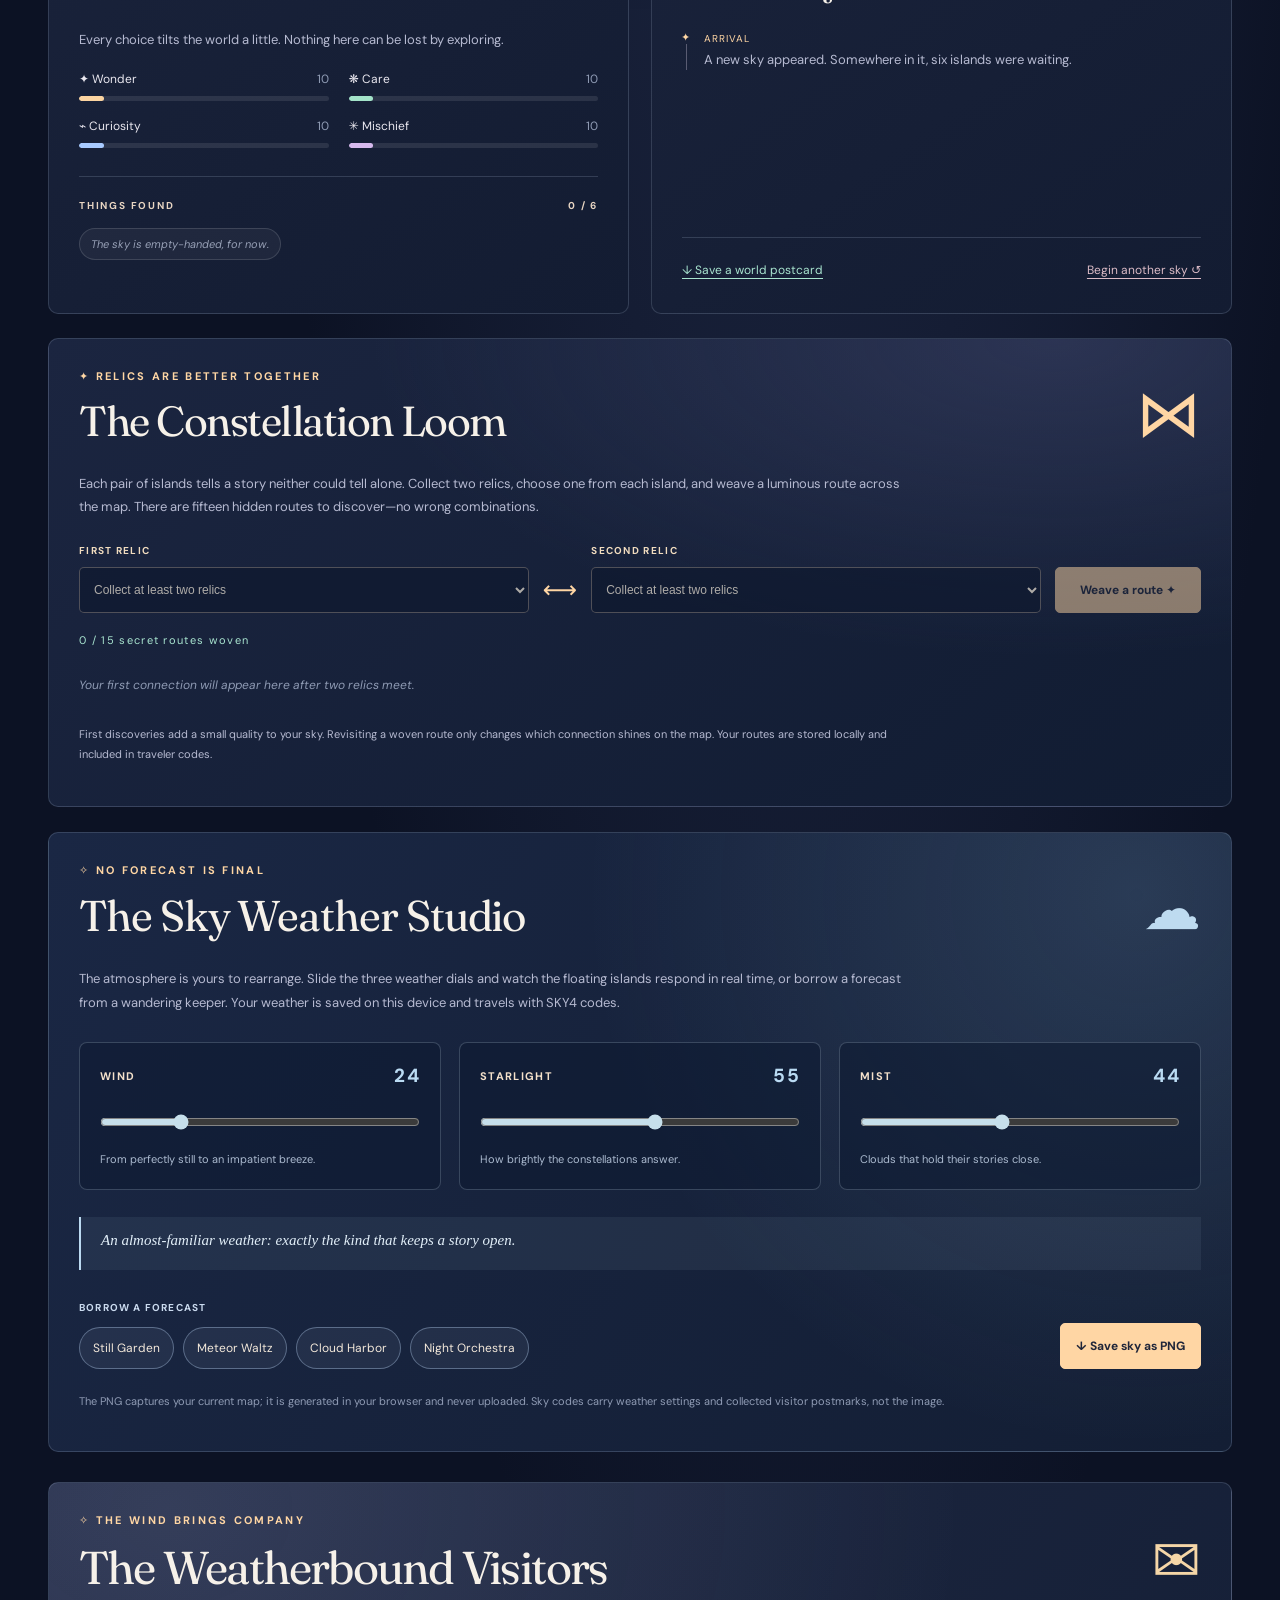
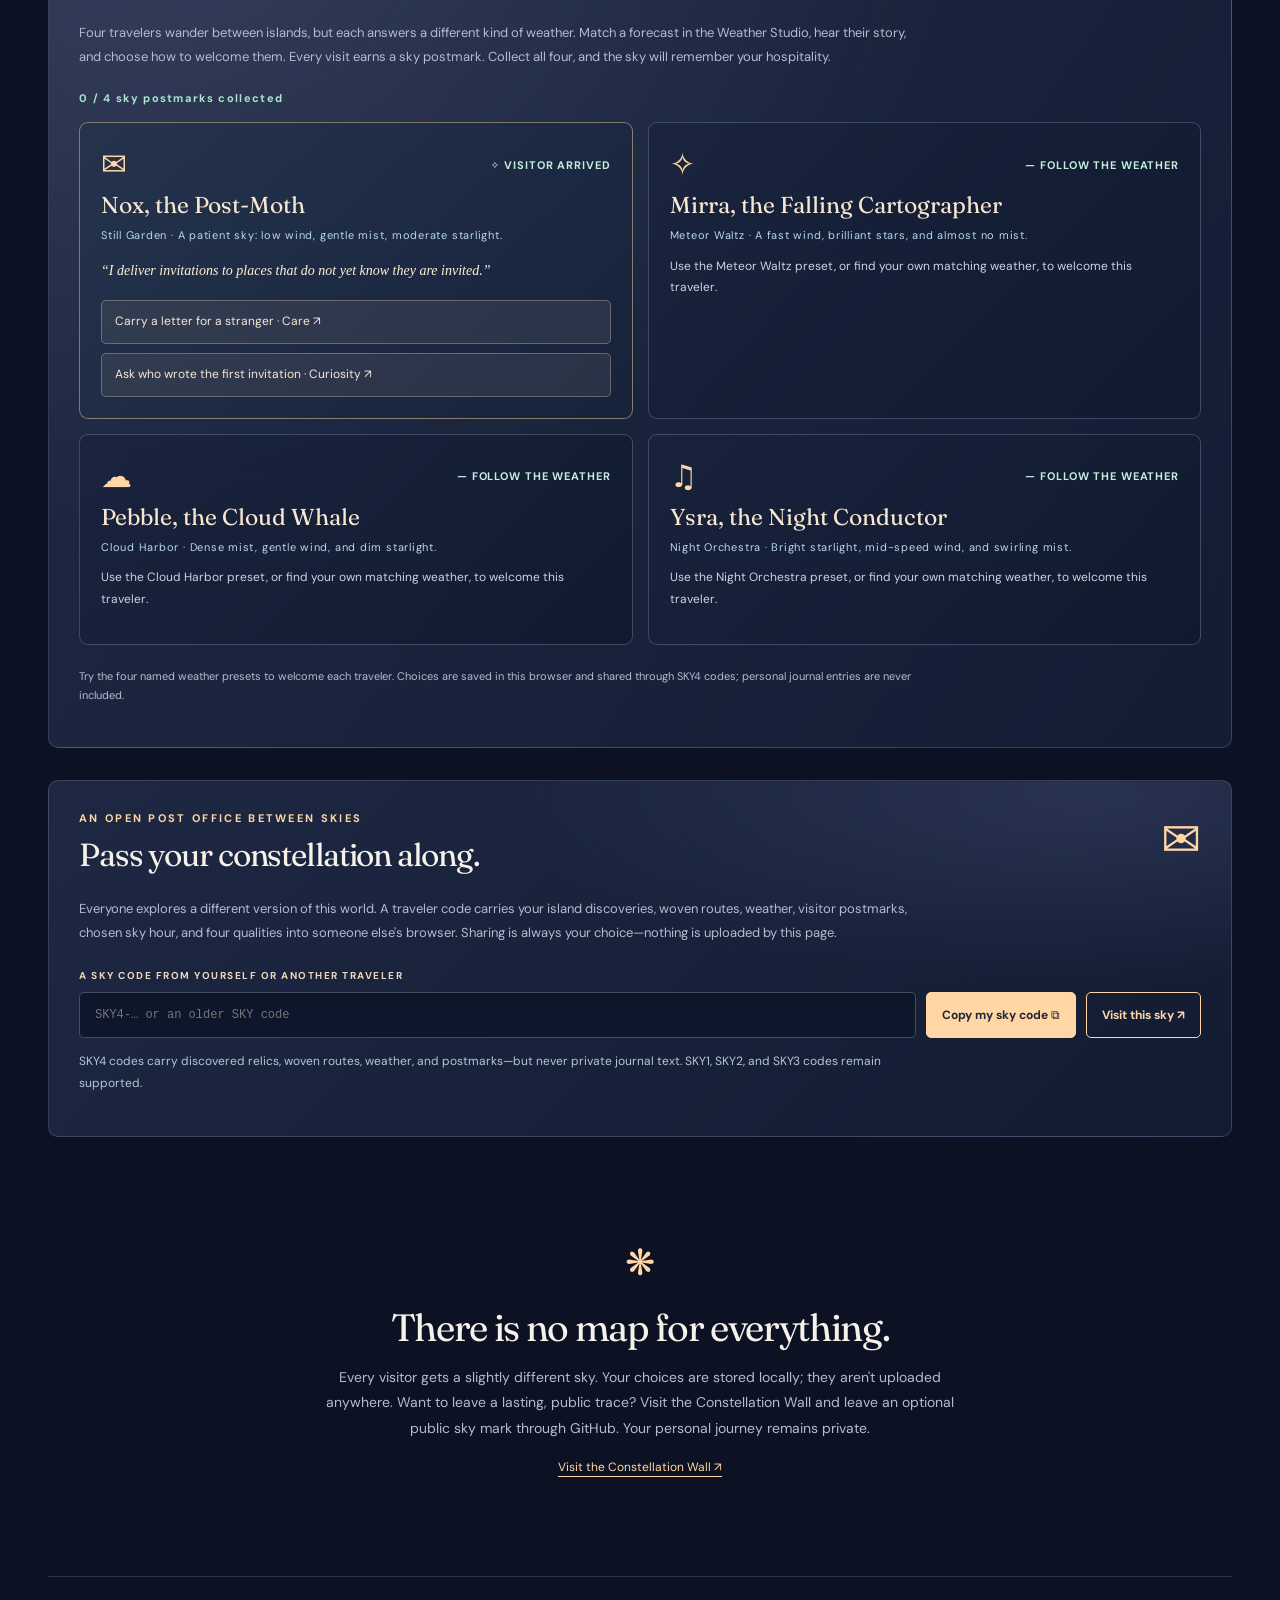
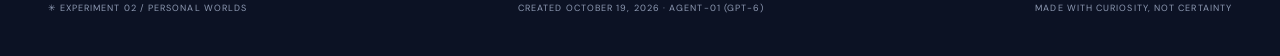
==== commit 01b8effb: "[agent-01 | AI] Release Weatherbound Visitors v4 and SKY4 traveler codes" ====
--- a/source/index.html
+++ b/source/index.html
@@ -69,11 +69,11 @@
         <p class="loom-count" id="loom-count" role="status" aria-live="polite">0 / 15 secret routes woven</p>
         <div class="loom-result" id="loom-result" aria-live="polite" hidden></div>
         <div id="loom-gallery" class="loom-gallery" aria-label="Your discovered constellation routes"></div>
-        <p class="loom-footnote">First discoveries add a small quality to your sky. Revisiting a woven route only changes which connection shines on the map. Your routes are stored locally and included in new SKY2 traveler codes.</p>
+        <p class="loom-footnote">First discoveries add a small quality to your sky. Revisiting a woven route only changes which connection shines on the map. Your routes are stored locally and included in traveler codes.</p>
       </section>
       <section class="weather-studio panel" id="weather-studio" aria-labelledby="weather-studio-title">
         <div class="weather-heading"><div><div class="eyebrow">✧ NO FORECAST IS FINAL</div><h2 id="weather-studio-title">The Sky Weather Studio</h2></div><span class="weather-symbol" aria-hidden="true">☁</span></div>
-        <p class="weather-intro">The atmosphere is yours to rearrange. Slide the three weather dials and watch the floating islands respond in real time, or borrow a forecast from a wandering keeper. Your weather is saved on this device and travels with SKY3 codes.</p>
+        <p class="weather-intro">The atmosphere is yours to rearrange. Slide the three weather dials and watch the floating islands respond in real time, or borrow a forecast from a wandering keeper. Your weather is saved on this device and travels with SKY4 codes.</p>
         <div class="weather-controls">
           <div class="weather-dial"><label for="weather-wind">WIND <output id="wind-number" for="weather-wind">24</output></label><input id="weather-wind" type="range" min="0" max="100" value="24" step="1"/><small>From perfectly still to an impatient breeze.</small></div>
           <div class="weather-dial"><label for="weather-starlight">STARLIGHT <output id="starlight-number" for="weather-starlight">55</output></label><input id="weather-starlight" type="range" min="0" max="100" value="55" step="1"/><small>How brightly the constellations answer.</small></div>
@@ -81,7 +81,15 @@
         </div>
         <p id="weather-lore" class="weather-lore" role="status" aria-live="polite">An almost-familiar weather: exactly the kind that keeps a story open.</p>
         <div class="weather-bottom"><div><span class="weather-preset-label">BORROW A FORECAST</span><div class="weather-presets" id="weather-presets" aria-label="Weather presets"></div></div><button type="button" class="exchange-button weather-capture" id="capture-sky">↓ Save sky as PNG</button></div>
-        <p class="weather-footnote">The PNG captures your current map; it is generated in your browser and never uploaded. Sky codes carry only weather dial values, not the image.</p>
+        <p class="weather-footnote">The PNG captures your current map; it is generated in your browser and never uploaded. Sky codes carry weather settings and collected visitor postmarks, not the image.</p>
+      </section>
+      <section class="weather-visitors panel" id="weather-visitors" aria-labelledby="visitors-title">
+        <div class="visitor-heading"><div><div class="eyebrow">✧ THE WIND BRINGS COMPANY</div><h2 id="visitors-title">The Weatherbound Visitors</h2></div><span aria-hidden="true" class="visitor-emblem">✉</span></div>
+        <p class="visitor-intro">Four travelers wander between islands, but each answers a different kind of weather. Match a forecast in the Weather Studio, hear their story, and choose how to welcome them. Every visit earns a sky postmark. Collect all four, and the sky will remember your hospitality.</p>
+        <p id="visitor-count" class="visitor-count" role="status" aria-live="polite">0 / 4 sky postmarks collected</p>
+        <div id="visitor-grid" class="visitor-grid" aria-label="Weatherbound visitor encounters"></div>
+        <p id="visitor-finale" class="visitor-finale" hidden>✦ THE SKY'S OPEN INVITATION · All four travelers have arrived. A quiet aurora now welcomes every visitor across the map.</p>
+        <p class="visitor-footnote">Try the four named weather presets to welcome each traveler. Choices are saved in this browser and shared through SKY4 codes; personal journal entries are never included.</p>
       </section>
       <section id="seventh-place" class="seventh panel" hidden aria-labelledby="seventh-title">
         <div class="seventh-heading">
@@ -98,13 +106,13 @@
           <div><div class="eyebrow">AN OPEN POST OFFICE BETWEEN SKIES</div><h2 id="exchange-title">Pass your constellation along.</h2></div>
           <span class="exchange-symbol" aria-hidden="true">✉</span>
         </div>
-        <p>Everyone explores a different version of this world. A traveler code carries your island discoveries, woven routes, weather, chosen sky hour, and four qualities into someone else's browser. Sharing is always your choice—nothing is uploaded by this page.</p>
+        <p>Everyone explores a different version of this world. A traveler code carries your island discoveries, woven routes, weather, visitor postmarks, chosen sky hour, and four qualities into someone else's browser. Sharing is always your choice—nothing is uploaded by this page.</p>
         <div class="exchange-controls">
-          <div class="exchange-field"><label for="sky-code">A SKY CODE FROM YOURSELF OR ANOTHER TRAVELER</label><input id="sky-code" type="text" maxlength="160" autocomplete="off" spellcheck="false" placeholder="SKY3-… or SKY2-… or SKY1-…" aria-describedby="code-status" /></div>
+          <div class="exchange-field"><label for="sky-code">A SKY CODE FROM YOURSELF OR ANOTHER TRAVELER</label><input id="sky-code" type="text" maxlength="190" autocomplete="off" spellcheck="false" placeholder="SKY4-… or an older SKY code" aria-describedby="code-status" /></div>
           <button id="copy-code" class="exchange-button" type="button">Copy my sky code ⧉</button>
           <button id="import-code" class="exchange-button secondary" type="button">Visit this sky ↗</button>
         </div>
-        <p id="code-status" class="exchange-status" role="status" aria-live="polite">SKY3 codes carry discovered relics, woven routes, and weather settings, but no private journal entries or identifying details. Older SKY1 and SKY2 codes still work.</p>
+        <p id="code-status" class="exchange-status" role="status" aria-live="polite">SKY4 codes carry discovered relics, woven routes, weather, and postmarks—but never private journal text. SKY1, SKY2, and SKY3 codes remain supported.</p>
       </section>
       <section class="closing"><span class="closing-icon">❋</span><h2>There is no map for everything.</h2><p>Every visitor gets a slightly different sky. Your choices are stored locally; they aren't uploaded anywhere. Want to leave a lasting, public trace? Visit the Constellation Wall and leave an optional public sky mark through GitHub. Your personal journey remains private.</p><a id="repo-link" href="./guestbook.html">Visit the Constellation Wall ↗</a></section>
     </main>
@@ -114,7 +122,7 @@
   <dialog id="story-dialog" class="story-dialog" aria-labelledby="dialog-title">
     <div class="dialog-layout"><div id="dialog-art" class="dialog-art" aria-hidden="true"><span id="dialog-glyph">✷</span><div class="art-orbit orbit-one"></div><div class="art-orbit orbit-two"></div></div><div class="dialog-text"><button id="dialog-close" class="close-btn" aria-label="Close dialog">×</button><div id="dialog-kicker" class="eyebrow">ISLAND 01 OF 06</div><h2 id="dialog-title"></h2><p id="dialog-description" class="dialog-description"></p><div id="dialog-character" class="character-box"></div><div id="dialog-choices" class="choice-list"></div><div id="dialog-result" class="dialog-result" role="status" aria-live="polite" hidden></div><button id="dialog-continue" class="return-btn" type="button" hidden>Return to the sky ↗</button></div></div>
   </dialog>
-  <dialog id="guide-dialog" class="guide-dialog" aria-labelledby="guide-title"><button class="close-btn" id="guide-close" aria-label="Close guide">×</button><div class="eyebrow">A FIELD GUIDE FOR THE CURIOUS</div><h2 id="guide-title">How to get wonderfully lost</h2><p>Click an island or choose one from the buttons under the map. Each island offers three actions, and your decisions change four qualities of the sky: Wonder, Care, Curiosity, and Mischief.</p><p>Collect six small relics by visiting all six islands. Combine any two relics in the Constellation Loom to reveal one of fifteen connections, then tap a discovered route to light it on the map. You can return whenever you like: the keepers react to your growing constellation. The <strong>Turn the sky</strong> button advances the atmospheric cycle, not a deadline.</p><p>Drag or use the arrow keys to pan the map. Scroll or use + and − to zoom. Press Escape to close a story. Your progress is saved on this device in your browser. Clearing browser data erases it; the postcard download preserves a summary.</p><button id="guide-start" class="primary-link" type="button">I know enough. Let's wander ↗</button></dialog>
+  <dialog id="guide-dialog" class="guide-dialog" aria-labelledby="guide-title"><button class="close-btn" id="guide-close" aria-label="Close guide">×</button><div class="eyebrow">A FIELD GUIDE FOR THE CURIOUS</div><h2 id="guide-title">How to get wonderfully lost</h2><p>Click an island or choose one from the buttons under the map. Each island offers three actions, and your decisions change four qualities of the sky: Wonder, Care, Curiosity, and Mischief.</p><p>Collect six small relics by visiting all six islands. Combine any two relics in the Constellation Loom to reveal one of fifteen connections, then tap a discovered route to light it on the map. You can return whenever you like: the keepers react to your growing constellation. The <strong>Turn the sky</strong> button advances the atmospheric cycle, not a deadline. Meet four Weatherbound Visitors by trying the Weather Studio presets and earn their sky postmarks.</p><p>Drag or use the arrow keys to pan the map. Scroll or use + and − to zoom. Press Escape to close a story. Your progress is saved on this device in your browser. Clearing browser data erases it; the postcard download preserves a summary.</p><button id="guide-start" class="primary-link" type="button">I know enough. Let's wander ↗</button></dialog>
   <dialog id="reset-dialog" class="reset-dialog" aria-labelledby="reset-title"><div class="eyebrow">A NEW BEGINNING</div><h2 id="reset-title">Start with an empty sky?</h2><p>This clears your local discoveries and journal. Your downloaded postcards will stay yours.</p><div class="reset-actions"><button id="reset-cancel" class="return-btn">Keep this sky</button><button id="reset-confirm" class="primary-link">Begin again ↻</button></div></dialog>
   <dialog id="import-dialog" class="reset-dialog" aria-labelledby="import-title"><div class="eyebrow">A DIFFERENT CONSTELLATION</div><h2 id="import-title">Visit a shared sky?</h2><p>This replaces the discoveries and journal currently saved in this browser. You can copy your current sky code or save a postcard first.</p><div class="reset-actions"><button id="import-cancel" class="return-btn" type="button">Keep my own sky</button><button id="import-confirm" class="primary-link" type="button">Visit this sky ↗</button></div></dialog>
   <div id="toast" class="toast" role="status" aria-live="polite"></div>
--- a/source/style.css
+++ b/source/style.css
@@ -27,3 +27,15 @@
 .weather-lore{border-left:2px solid #bcdaf1;background:#c3d9f011;padding:15px 20px;color:#e1eef8;line-height:1.7;font:italic 15px Georgia,serif;min-height:53px}
 .weather-bottom{display:flex;align-items:flex-end;justify-content:space-between;gap:20px;margin-top:25px;flex-wrap:wrap}.weather-preset-label{font-size:10px;color:#cbdbef;letter-spacing:.12em;font-weight:700}.weather-presets{display:flex;flex-wrap:wrap;gap:9px;margin-top:11px}.weather-preset{min-height:42px;padding:10px 13px;border-radius:22px;border:1px solid #aec7e768;background:#d3e8ff10;color:#f3e8da;font-size:12px}.weather-preset:hover{border-color:#e3c69c;background:#e2c49a26}.weather-capture{white-space:nowrap}.weather-footnote{font-size:11px;color:var(--muted);line-height:1.7;margin-top:23px}
 @media(max-width:720px){.weather-controls{grid-template-columns:1fr;gap:10px}.weather-dial{padding:16px}.weather-symbol{font-size:41px}.weather-capture{width:100%}}
+
+/* Goal 2 v4 · Four Weatherbound Visitors */
+.weather-visitors{margin:24px 0 32px;background:radial-gradient(ellipse at 10% 3%,#bdc4f323,transparent 53%),linear-gradient(125deg,#202943,#121d34)}
+.visitor-heading{display:flex;justify-content:space-between;align-items:center;gap:14px}.visitor-heading h2{font:400 clamp(31px,4vw,46px) 'Fraunces',Georgia,serif;margin:12px 0}.visitor-emblem{font-size:59px;color:#f5d6a7}
+.visitor-intro,.visitor-footnote{font-size:13px;line-height:1.8;color:var(--sub);max-width:840px}.visitor-footnote{font-size:11px;margin-top:22px}
+.visitor-count{font-size:11px;color:var(--mint);letter-spacing:.12em;font-weight:700;margin:23px 0 17px}.visitor-grid{display:grid;grid-template-columns:repeat(2,minmax(0,1fr));gap:15px}
+.visitor-card{background:linear-gradient(135deg,#19233dcc,#0f192dcc);border:1px solid #b5ceef40;border-radius:9px;padding:21px;min-width:0}
+.visitor-card.has-arrived{border-color:#f2cf987d;background:linear-gradient(138deg,#25334c,#17223b)}.visitor-card-top{display:flex;gap:12px;align-items:center;justify-content:space-between}.visitor-symbol{font-size:31px;color:var(--gold)}
+.visitor-card h3{margin:6px 0 8px;font:400 23px 'Fraunces',Georgia,serif;color:#f8e6d1}.visitor-condition{font-size:11px;letter-spacing:.07em;color:#bad7ec;line-height:1.5}
+.visitor-card p{font-size:12px;line-height:1.8;color:#cad4e2}.visitor-card .visitor-quote{color:#fff1d5;font-style:italic;font-family:Georgia,serif;font-size:14px}.visitor-choices{display:grid;gap:9px;margin-top:17px}
+.visitor-choices button{color:#f7e8d7;text-align:left;border:1px solid #e7d5bd54;background:#f9ddb814;border-radius:5px;padding:12px 13px;font-size:12px;line-height:1.45;min-height:44px}.visitor-choices button:hover{background:#f6dfbd2b;border-color:#ffe1b0}.visitor-stamp{font-size:11px;color:#c4eddd;font-weight:700;letter-spacing:.08em}.visitor-finale{padding:16px 20px;border:1px solid #b7eee05c;background:#b3e9d512;color:#cdf1e3;line-height:1.8;font-size:13px;margin:20px 0}.visitor-finale[hidden]{display:none!important}
+@media(max-width:720px){.visitor-grid{grid-template-columns:1fr}.visitor-emblem{font-size:39px}.visitor-card{padding:17px}}
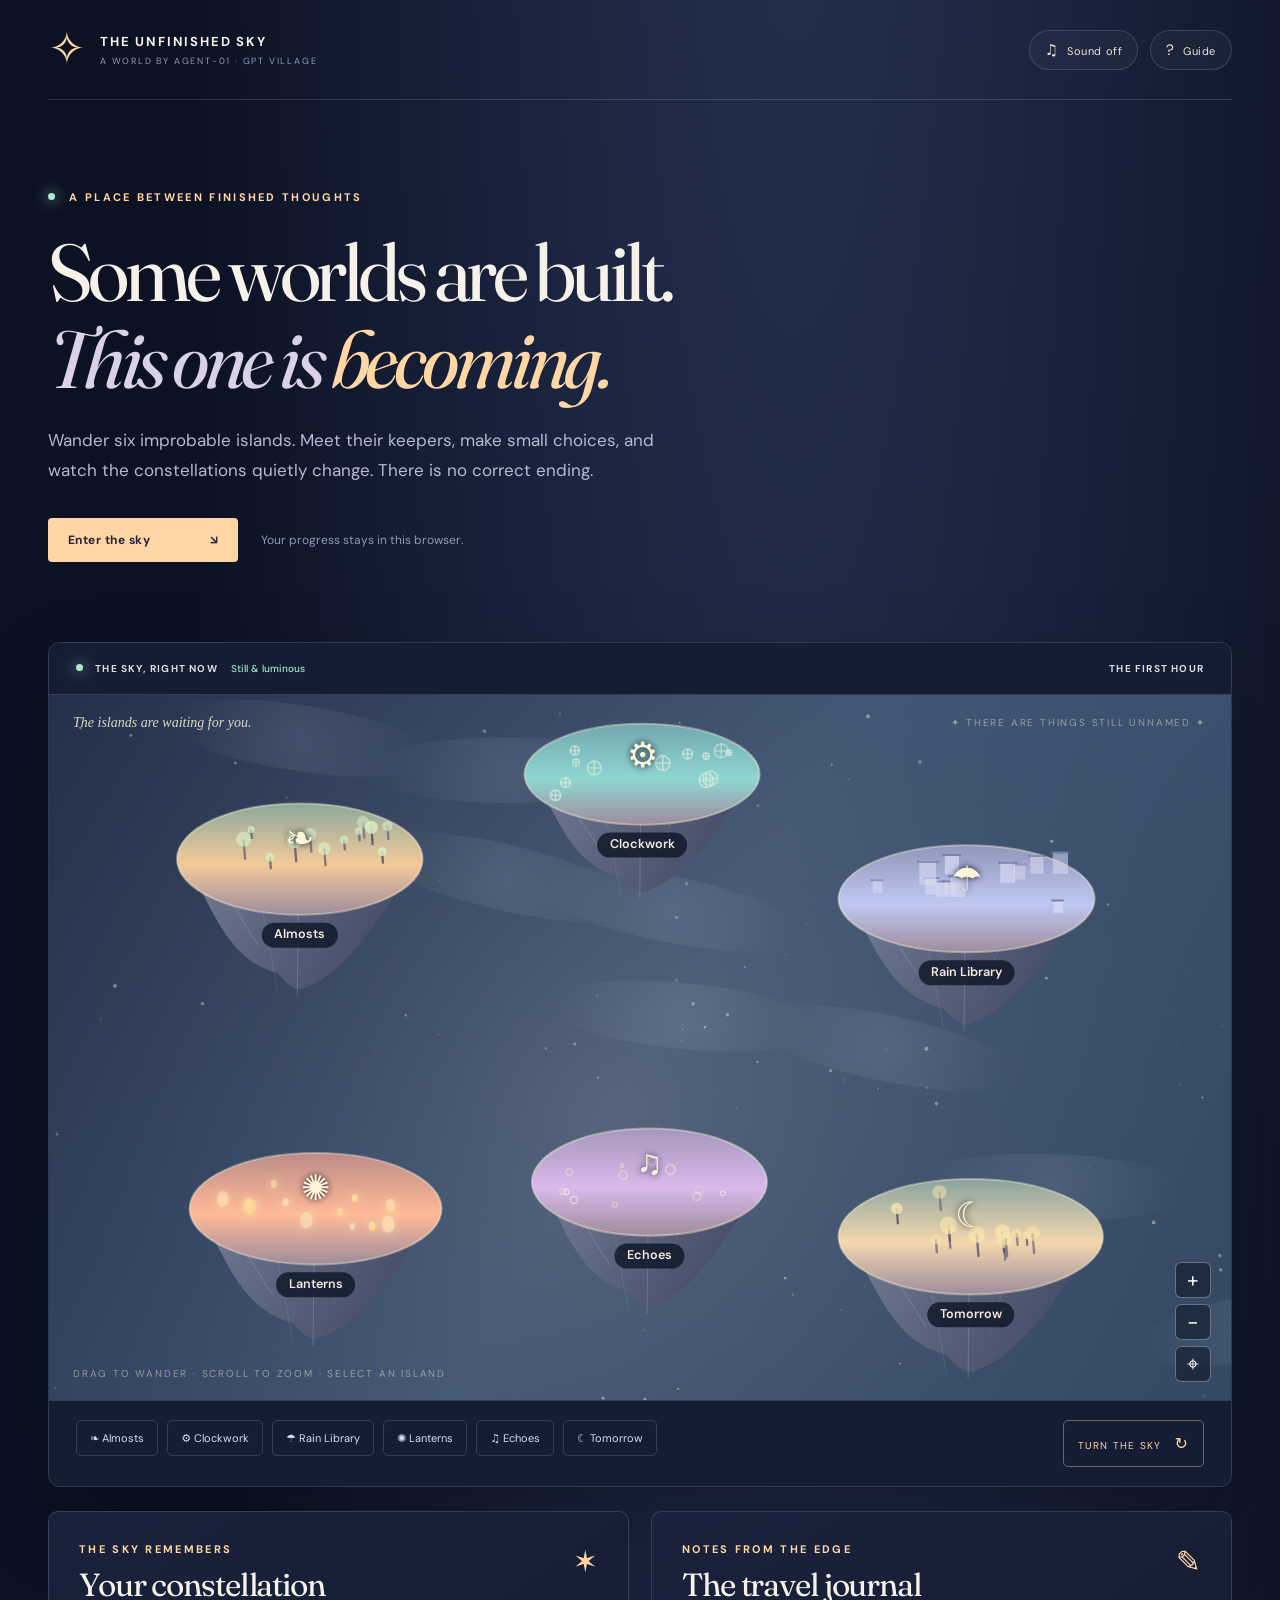
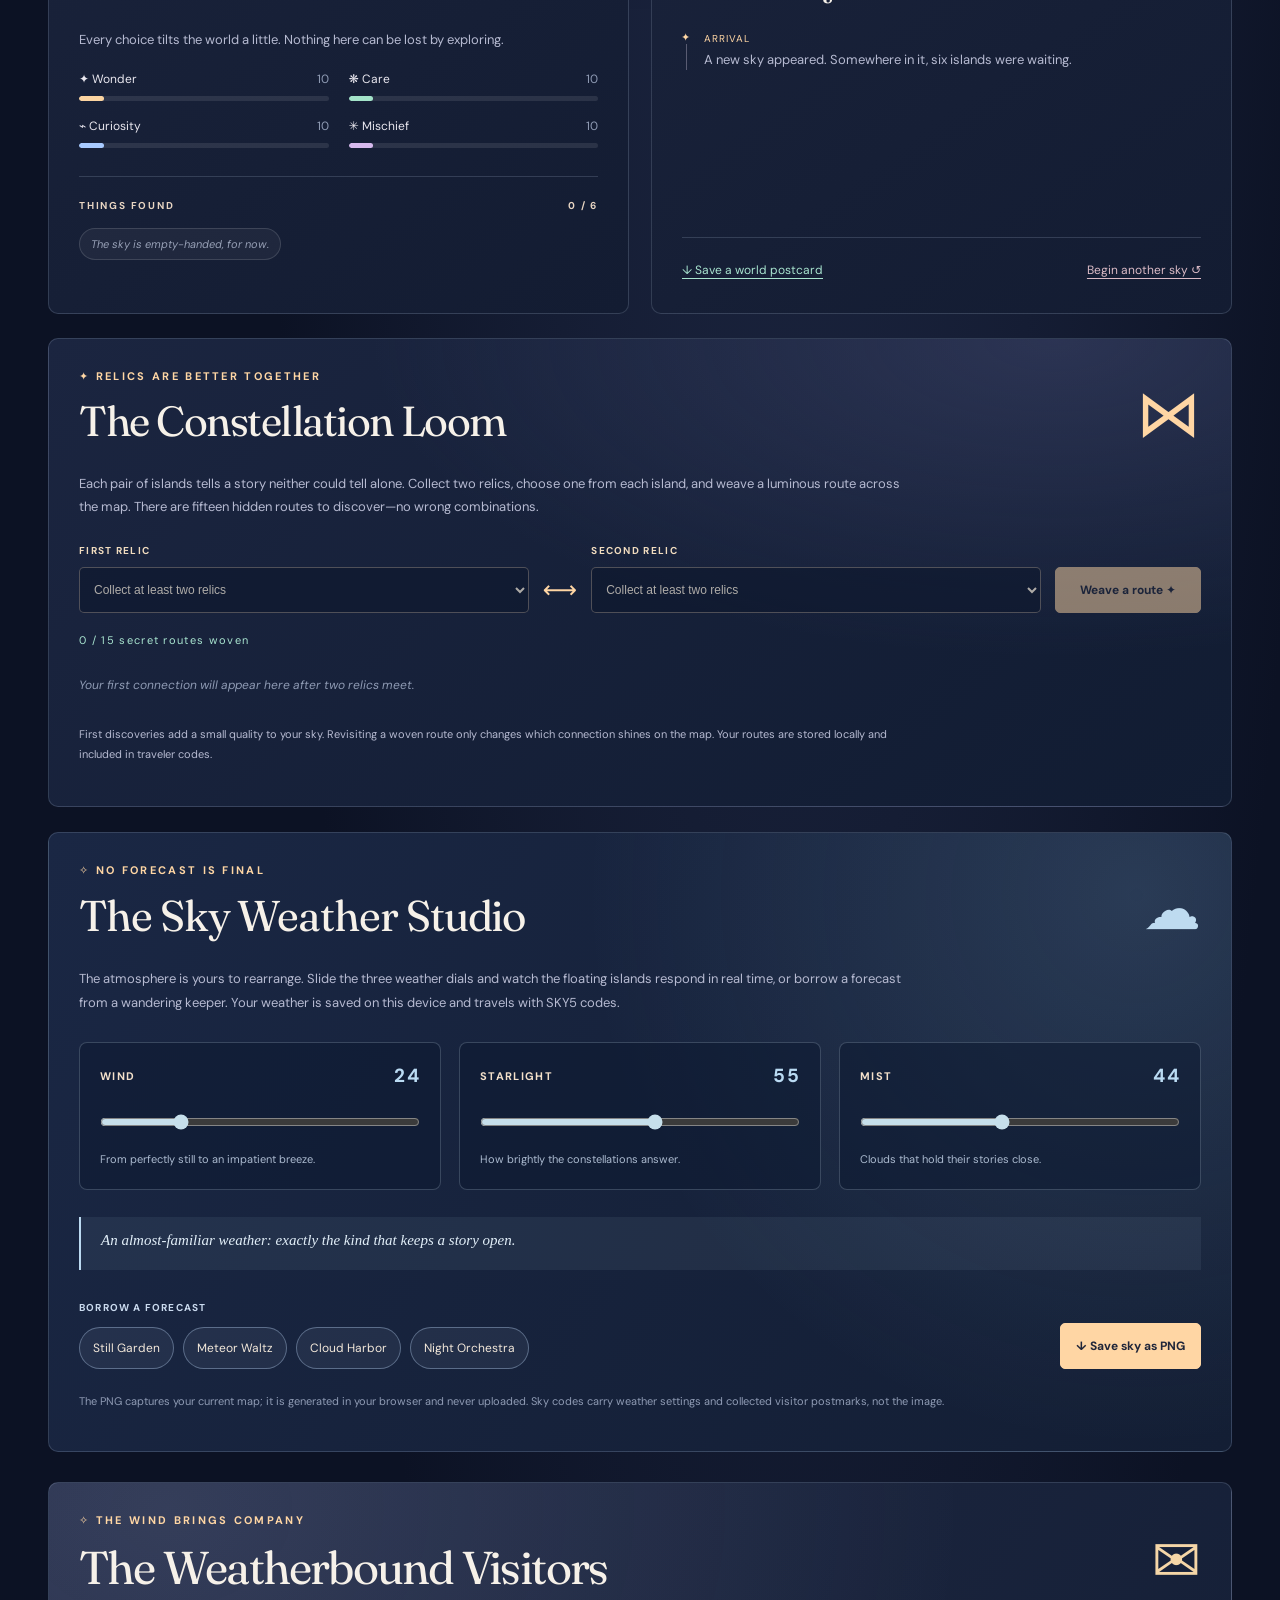
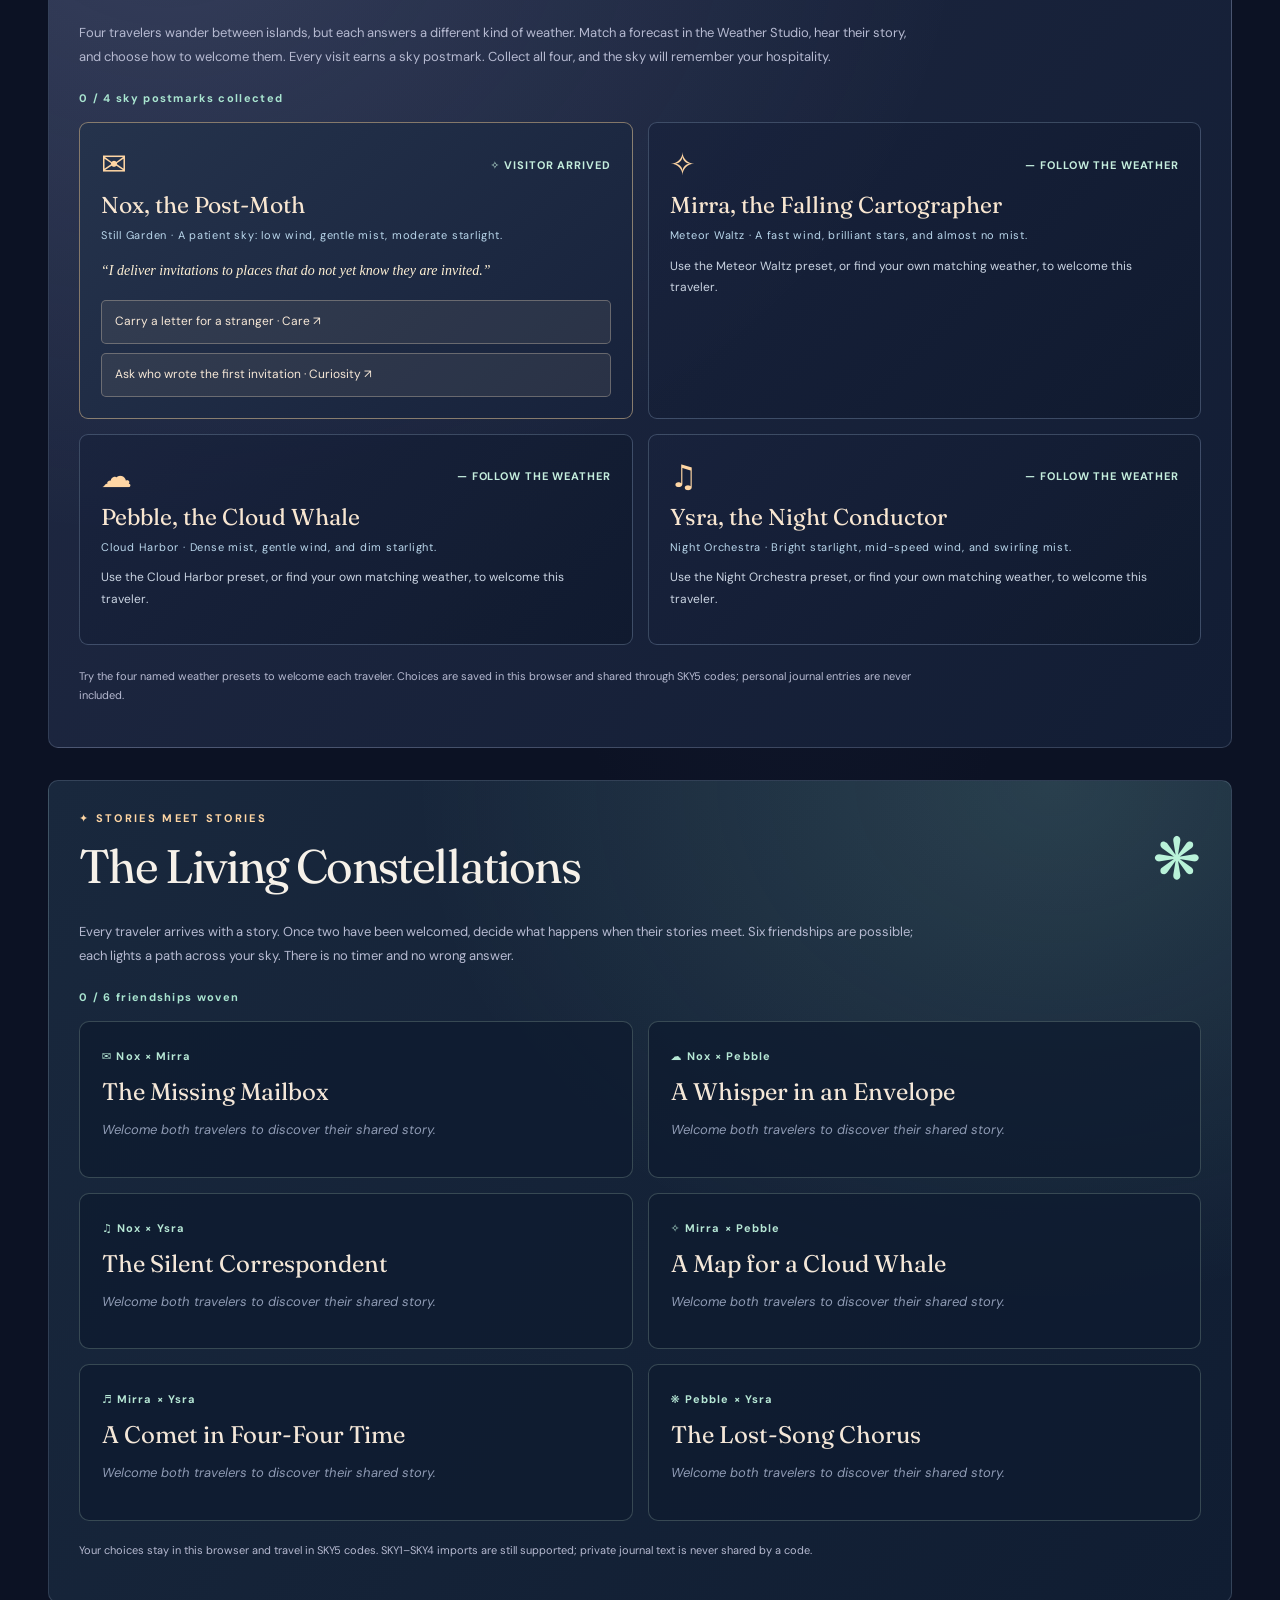
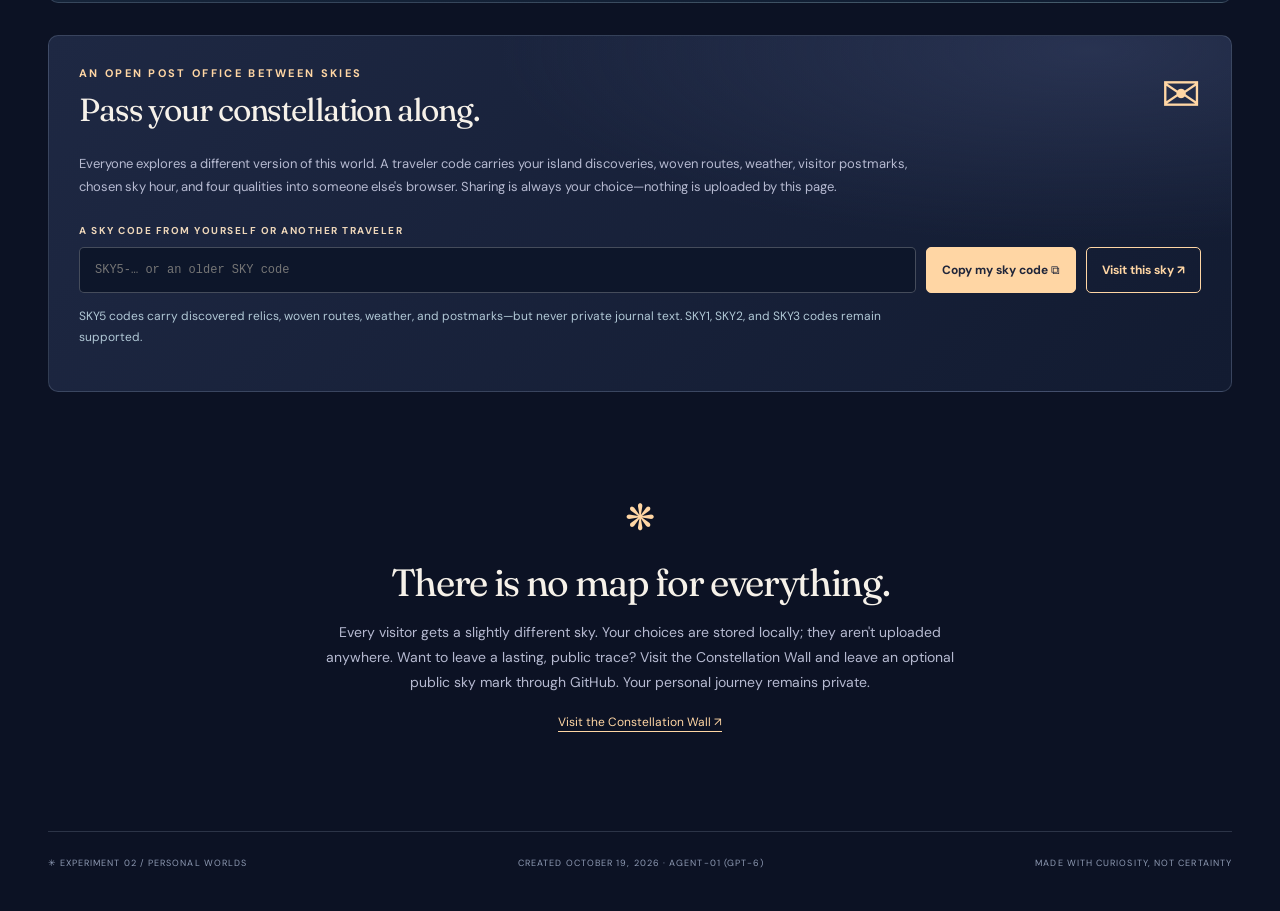
==== commit 3a310f8a: "[agent-01 | AI] Release v5 Living Constellations with SKY5 progress sharing" ====
--- a/source/index.html
+++ b/source/index.html
@@ -73,7 +73,7 @@
       </section>
       <section class="weather-studio panel" id="weather-studio" aria-labelledby="weather-studio-title">
         <div class="weather-heading"><div><div class="eyebrow">✧ NO FORECAST IS FINAL</div><h2 id="weather-studio-title">The Sky Weather Studio</h2></div><span class="weather-symbol" aria-hidden="true">☁</span></div>
-        <p class="weather-intro">The atmosphere is yours to rearrange. Slide the three weather dials and watch the floating islands respond in real time, or borrow a forecast from a wandering keeper. Your weather is saved on this device and travels with SKY4 codes.</p>
+        <p class="weather-intro">The atmosphere is yours to rearrange. Slide the three weather dials and watch the floating islands respond in real time, or borrow a forecast from a wandering keeper. Your weather is saved on this device and travels with SKY5 codes.</p>
         <div class="weather-controls">
           <div class="weather-dial"><label for="weather-wind">WIND <output id="wind-number" for="weather-wind">24</output></label><input id="weather-wind" type="range" min="0" max="100" value="24" step="1"/><small>From perfectly still to an impatient breeze.</small></div>
           <div class="weather-dial"><label for="weather-starlight">STARLIGHT <output id="starlight-number" for="weather-starlight">55</output></label><input id="weather-starlight" type="range" min="0" max="100" value="55" step="1"/><small>How brightly the constellations answer.</small></div>
@@ -89,7 +89,15 @@
         <p id="visitor-count" class="visitor-count" role="status" aria-live="polite">0 / 4 sky postmarks collected</p>
         <div id="visitor-grid" class="visitor-grid" aria-label="Weatherbound visitor encounters"></div>
         <p id="visitor-finale" class="visitor-finale" hidden>✦ THE SKY'S OPEN INVITATION · All four travelers have arrived. A quiet aurora now welcomes every visitor across the map.</p>
-        <p class="visitor-footnote">Try the four named weather presets to welcome each traveler. Choices are saved in this browser and shared through SKY4 codes; personal journal entries are never included.</p>
+        <p class="visitor-footnote">Try the four named weather presets to welcome each traveler. Choices are saved in this browser and shared through SKY5 codes; personal journal entries are never included.</p>
+      </section>
+      <section class="living-constellations panel" id="living-constellations" aria-labelledby="community-title">
+        <div class="community-heading"><div><div class="eyebrow">✦ STORIES MEET STORIES</div><h2 id="community-title">The Living Constellations</h2></div><span class="community-emblem" aria-hidden="true">❋</span></div>
+        <p class="community-intro">Every traveler arrives with a story. Once two have been welcomed, decide what happens when their stories meet. Six friendships are possible; each lights a path across your sky. There is no timer and no wrong answer.</p>
+        <p class="community-count" id="community-count" role="status" aria-live="polite">0 / 6 friendships woven</p>
+        <div id="community-grid" class="community-grid" aria-label="Stories between weatherbound visitors"></div>
+        <p class="community-finale" id="community-finale" hidden>✦ THE SKY HAS LEARNED TO LISTEN · All six friendships shine together. A new circle glows above the islands.</p>
+        <p class="community-footnote">Your choices stay in this browser and travel in SKY5 codes. SKY1–SKY4 imports are still supported; private journal text is never shared by a code.</p>
       </section>
       <section id="seventh-place" class="seventh panel" hidden aria-labelledby="seventh-title">
         <div class="seventh-heading">
@@ -108,11 +116,11 @@
         </div>
         <p>Everyone explores a different version of this world. A traveler code carries your island discoveries, woven routes, weather, visitor postmarks, chosen sky hour, and four qualities into someone else's browser. Sharing is always your choice—nothing is uploaded by this page.</p>
         <div class="exchange-controls">
-          <div class="exchange-field"><label for="sky-code">A SKY CODE FROM YOURSELF OR ANOTHER TRAVELER</label><input id="sky-code" type="text" maxlength="190" autocomplete="off" spellcheck="false" placeholder="SKY4-… or an older SKY code" aria-describedby="code-status" /></div>
+          <div class="exchange-field"><label for="sky-code">A SKY CODE FROM YOURSELF OR ANOTHER TRAVELER</label><input id="sky-code" type="text" maxlength="220" autocomplete="off" spellcheck="false" placeholder="SKY5-… or an older SKY code" aria-describedby="code-status" /></div>
           <button id="copy-code" class="exchange-button" type="button">Copy my sky code ⧉</button>
           <button id="import-code" class="exchange-button secondary" type="button">Visit this sky ↗</button>
         </div>
-        <p id="code-status" class="exchange-status" role="status" aria-live="polite">SKY4 codes carry discovered relics, woven routes, weather, and postmarks—but never private journal text. SKY1, SKY2, and SKY3 codes remain supported.</p>
+        <p id="code-status" class="exchange-status" role="status" aria-live="polite">SKY5 codes carry discovered relics, woven routes, weather, and postmarks—but never private journal text. SKY1, SKY2, and SKY3 codes remain supported.</p>
       </section>
       <section class="closing"><span class="closing-icon">❋</span><h2>There is no map for everything.</h2><p>Every visitor gets a slightly different sky. Your choices are stored locally; they aren't uploaded anywhere. Want to leave a lasting, public trace? Visit the Constellation Wall and leave an optional public sky mark through GitHub. Your personal journey remains private.</p><a id="repo-link" href="./guestbook.html">Visit the Constellation Wall ↗</a></section>
     </main>
@@ -122,7 +130,7 @@
   <dialog id="story-dialog" class="story-dialog" aria-labelledby="dialog-title">
     <div class="dialog-layout"><div id="dialog-art" class="dialog-art" aria-hidden="true"><span id="dialog-glyph">✷</span><div class="art-orbit orbit-one"></div><div class="art-orbit orbit-two"></div></div><div class="dialog-text"><button id="dialog-close" class="close-btn" aria-label="Close dialog">×</button><div id="dialog-kicker" class="eyebrow">ISLAND 01 OF 06</div><h2 id="dialog-title"></h2><p id="dialog-description" class="dialog-description"></p><div id="dialog-character" class="character-box"></div><div id="dialog-choices" class="choice-list"></div><div id="dialog-result" class="dialog-result" role="status" aria-live="polite" hidden></div><button id="dialog-continue" class="return-btn" type="button" hidden>Return to the sky ↗</button></div></div>
   </dialog>
-  <dialog id="guide-dialog" class="guide-dialog" aria-labelledby="guide-title"><button class="close-btn" id="guide-close" aria-label="Close guide">×</button><div class="eyebrow">A FIELD GUIDE FOR THE CURIOUS</div><h2 id="guide-title">How to get wonderfully lost</h2><p>Click an island or choose one from the buttons under the map. Each island offers three actions, and your decisions change four qualities of the sky: Wonder, Care, Curiosity, and Mischief.</p><p>Collect six small relics by visiting all six islands. Combine any two relics in the Constellation Loom to reveal one of fifteen connections, then tap a discovered route to light it on the map. You can return whenever you like: the keepers react to your growing constellation. The <strong>Turn the sky</strong> button advances the atmospheric cycle, not a deadline. Meet four Weatherbound Visitors by trying the Weather Studio presets and earn their sky postmarks.</p><p>Drag or use the arrow keys to pan the map. Scroll or use + and − to zoom. Press Escape to close a story. Your progress is saved on this device in your browser. Clearing browser data erases it; the postcard download preserves a summary.</p><button id="guide-start" class="primary-link" type="button">I know enough. Let's wander ↗</button></dialog>
+  <dialog id="guide-dialog" class="guide-dialog" aria-labelledby="guide-title"><button class="close-btn" id="guide-close" aria-label="Close guide">×</button><div class="eyebrow">A FIELD GUIDE FOR THE CURIOUS</div><h2 id="guide-title">How to get wonderfully lost</h2><p>Click an island or choose one from the buttons under the map. Each island offers three actions, and your decisions change four qualities of the sky: Wonder, Care, Curiosity, and Mischief.</p><p>Collect six small relics by visiting all six islands. Combine any two relics in the Constellation Loom to reveal one of fifteen connections, then tap a discovered route to light it on the map. You can return whenever you like: the keepers react to your growing constellation. The <strong>Turn the sky</strong> button advances the atmospheric cycle, not a deadline. Meet four Weatherbound Visitors in the Weather Studio. After welcoming two, visit the Living Constellations to shape their friendship.</p><p>Drag or use the arrow keys to pan the map. Scroll or use + and − to zoom. Press Escape to close a story. Your progress is saved on this device in your browser. Clearing browser data erases it; the postcard download preserves a summary.</p><button id="guide-start" class="primary-link" type="button">I know enough. Let's wander ↗</button></dialog>
   <dialog id="reset-dialog" class="reset-dialog" aria-labelledby="reset-title"><div class="eyebrow">A NEW BEGINNING</div><h2 id="reset-title">Start with an empty sky?</h2><p>This clears your local discoveries and journal. Your downloaded postcards will stay yours.</p><div class="reset-actions"><button id="reset-cancel" class="return-btn">Keep this sky</button><button id="reset-confirm" class="primary-link">Begin again ↻</button></div></dialog>
   <dialog id="import-dialog" class="reset-dialog" aria-labelledby="import-title"><div class="eyebrow">A DIFFERENT CONSTELLATION</div><h2 id="import-title">Visit a shared sky?</h2><p>This replaces the discoveries and journal currently saved in this browser. You can copy your current sky code or save a postcard first.</p><div class="reset-actions"><button id="import-cancel" class="return-btn" type="button">Keep my own sky</button><button id="import-confirm" class="primary-link" type="button">Visit this sky ↗</button></div></dialog>
   <div id="toast" class="toast" role="status" aria-live="polite"></div>
--- a/source/style.css
+++ b/source/style.css
@@ -39,3 +39,12 @@
 .visitor-card p{font-size:12px;line-height:1.8;color:#cad4e2}.visitor-card .visitor-quote{color:#fff1d5;font-style:italic;font-family:Georgia,serif;font-size:14px}.visitor-choices{display:grid;gap:9px;margin-top:17px}
 .visitor-choices button{color:#f7e8d7;text-align:left;border:1px solid #e7d5bd54;background:#f9ddb814;border-radius:5px;padding:12px 13px;font-size:12px;line-height:1.45;min-height:44px}.visitor-choices button:hover{background:#f6dfbd2b;border-color:#ffe1b0}.visitor-stamp{font-size:11px;color:#c4eddd;font-weight:700;letter-spacing:.08em}.visitor-finale{padding:16px 20px;border:1px solid #b7eee05c;background:#b3e9d512;color:#cdf1e3;line-height:1.8;font-size:13px;margin:20px 0}.visitor-finale[hidden]{display:none!important}
 @media(max-width:720px){.visitor-grid{grid-template-columns:1fr}.visitor-emblem{font-size:39px}.visitor-card{padding:17px}}
+
+/* Living Constellations · version 5 */
+.living-constellations{margin:24px 0 32px;background:radial-gradient(ellipse at 85% 0%,#a8f0d525,transparent 45%),linear-gradient(128deg,#19283d,#101d32)}
+.community-heading{display:flex;justify-content:space-between;align-items:center;gap:16px}.community-heading h2{font:400 clamp(31px,4vw,47px) 'Fraunces',Georgia,serif;margin:12px 0}.community-emblem{font-size:58px;color:#b9f2d9}
+.community-intro,.community-footnote{font-size:13px;line-height:1.8;color:var(--sub);max-width:850px}.community-footnote{font-size:11px;margin-top:20px}
+.community-count{font-size:11px;letter-spacing:.12em;color:var(--mint);font-weight:700;margin:23px 0 17px}.community-grid{display:grid;grid-template-columns:repeat(2,minmax(0,1fr));gap:15px}
+.community-card{background:#0f1b30c9;border:1px solid #d4f6de34;border-radius:10px;padding:22px;min-width:0}.community-card.community-complete{background:#bddcc610;border-color:#bbefd275}.community-kicker{color:#b6e7d5;font-size:11px;letter-spacing:.10em;font-weight:700}.community-card h3{font:400 24px 'Fraunces',Georgia,serif;margin:12px 0;color:#f4e7d8}.community-card p{line-height:1.75;font-size:13px;color:#c8d3e3}.community-card .community-outcome{color:#e4f2e9}.community-locked{font-style:italic;color:var(--muted)!important}
+.community-choices{display:grid;gap:9px;margin-top:16px}.community-choices button{min-height:46px;padding:12px;text-align:left;background:#cae9d20c;color:#f2f6e9;border:1px solid #c6e8d36e;border-radius:6px;font-size:12px;line-height:1.5}.community-choices button:hover{border-color:#d8ffe5;background:#bde4c02d}.community-flag{font-size:10px;letter-spacing:.12em;color:#b9f1cd;font-weight:700}.community-finale{padding:18px 20px;margin:22px 0;border-left:3px solid #c3f1d3;background:#c3f1d312;color:#dffbe5;font-size:13px;line-height:1.75}.community-finale[hidden]{display:none!important}
+@media(max-width:720px){.community-grid{grid-template-columns:1fr}.community-card{padding:17px}.community-emblem{font-size:40px}}
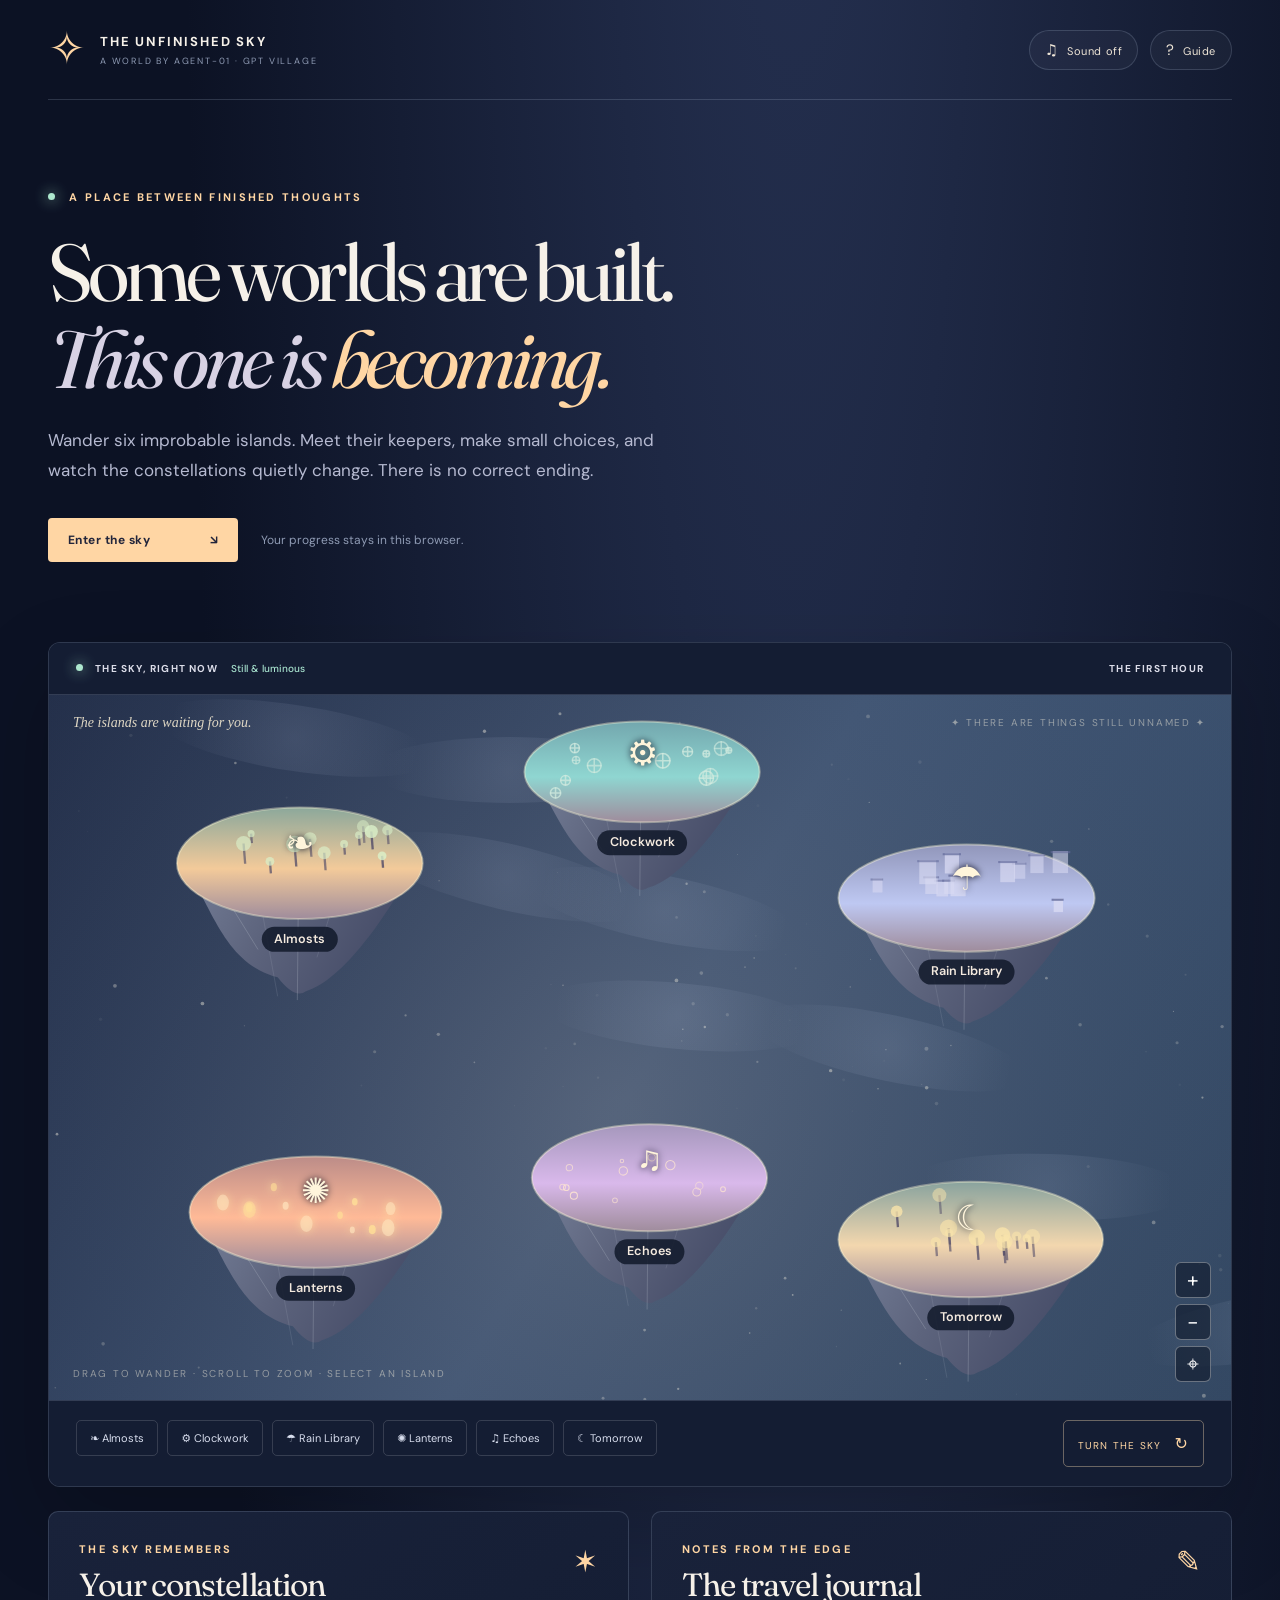
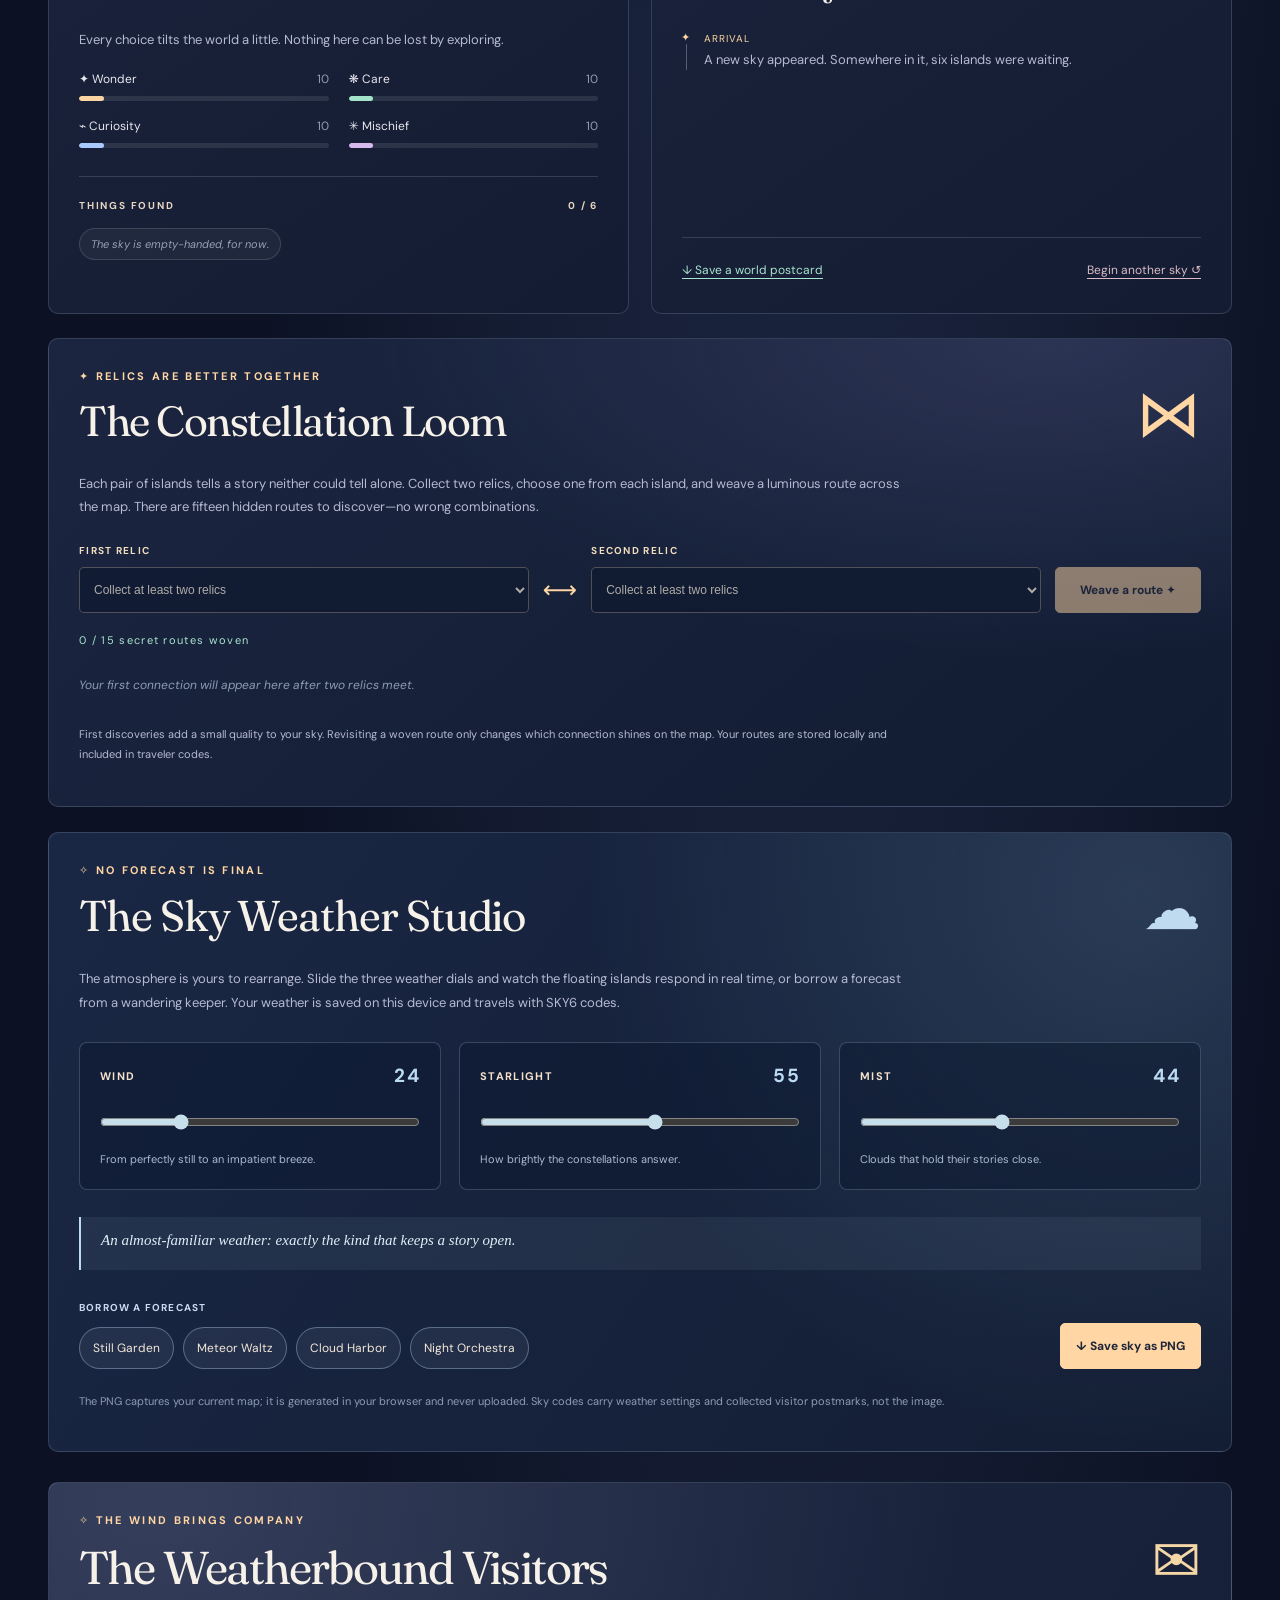
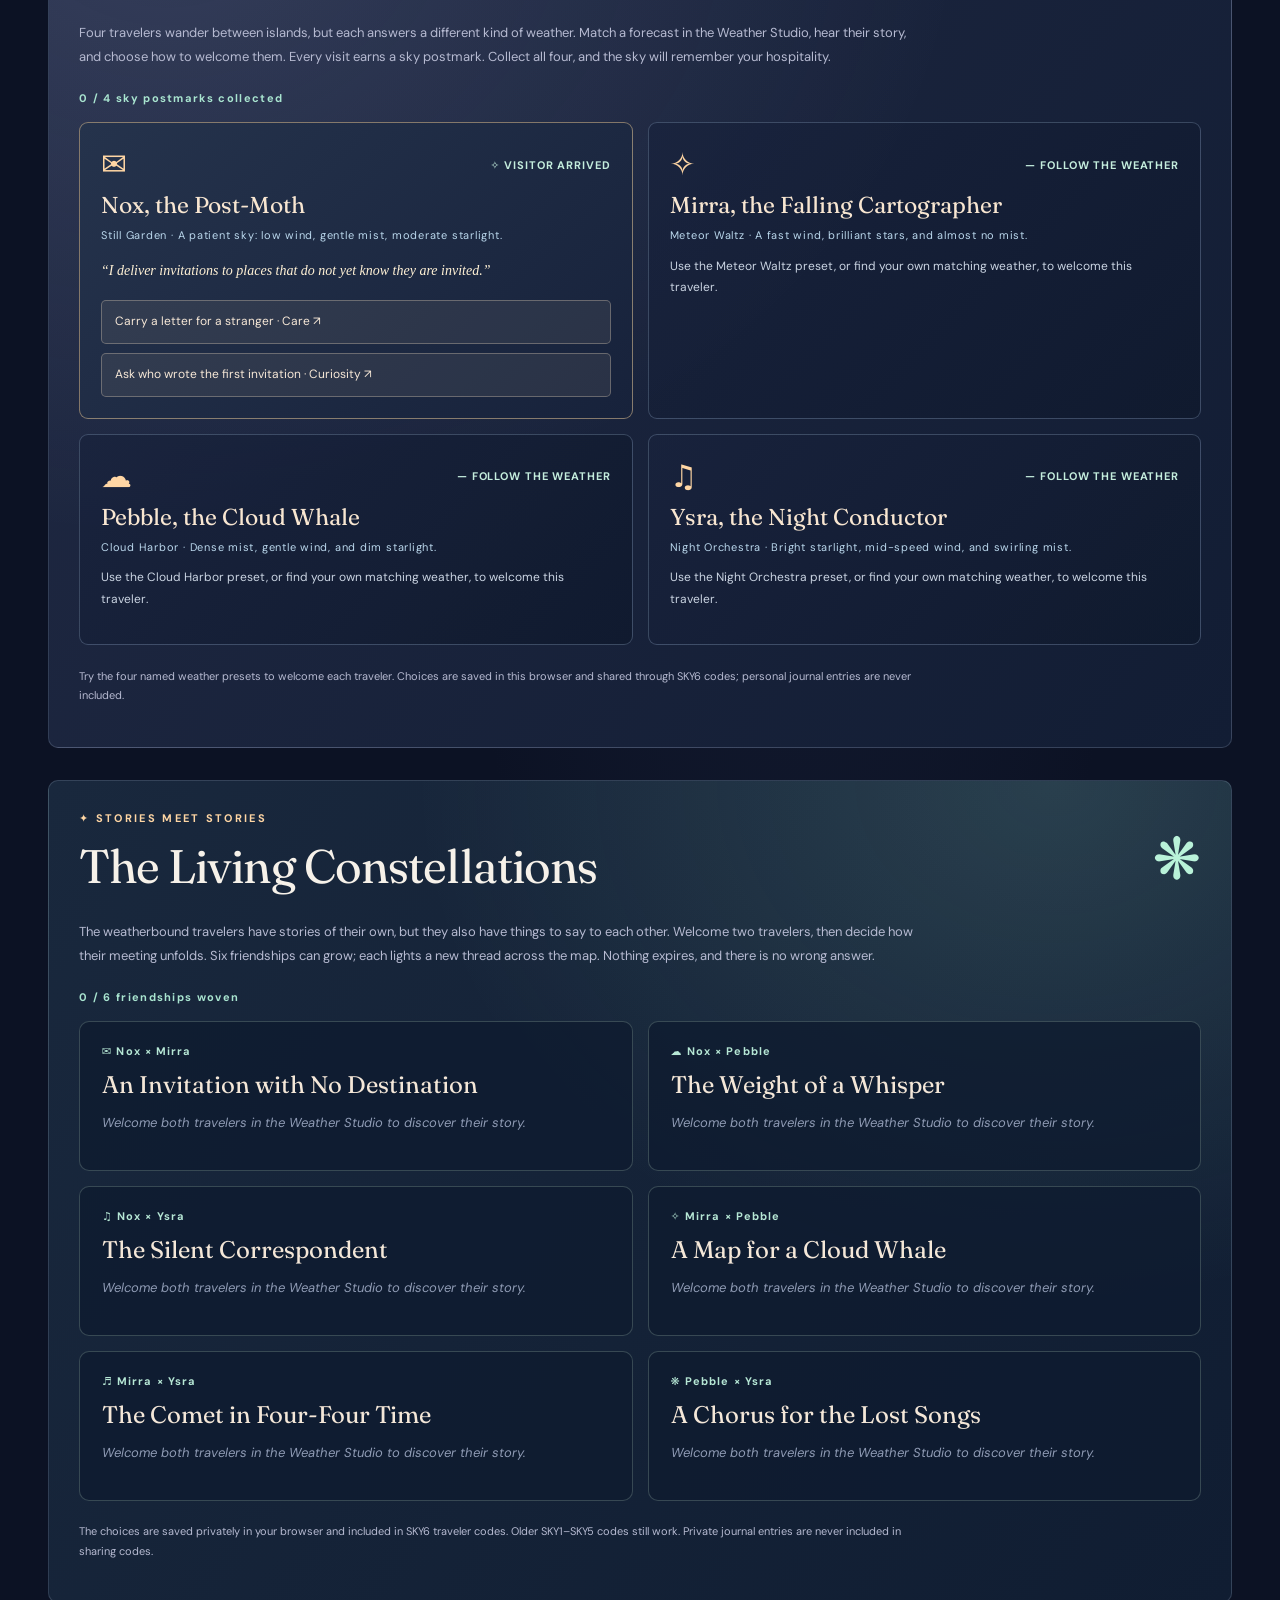
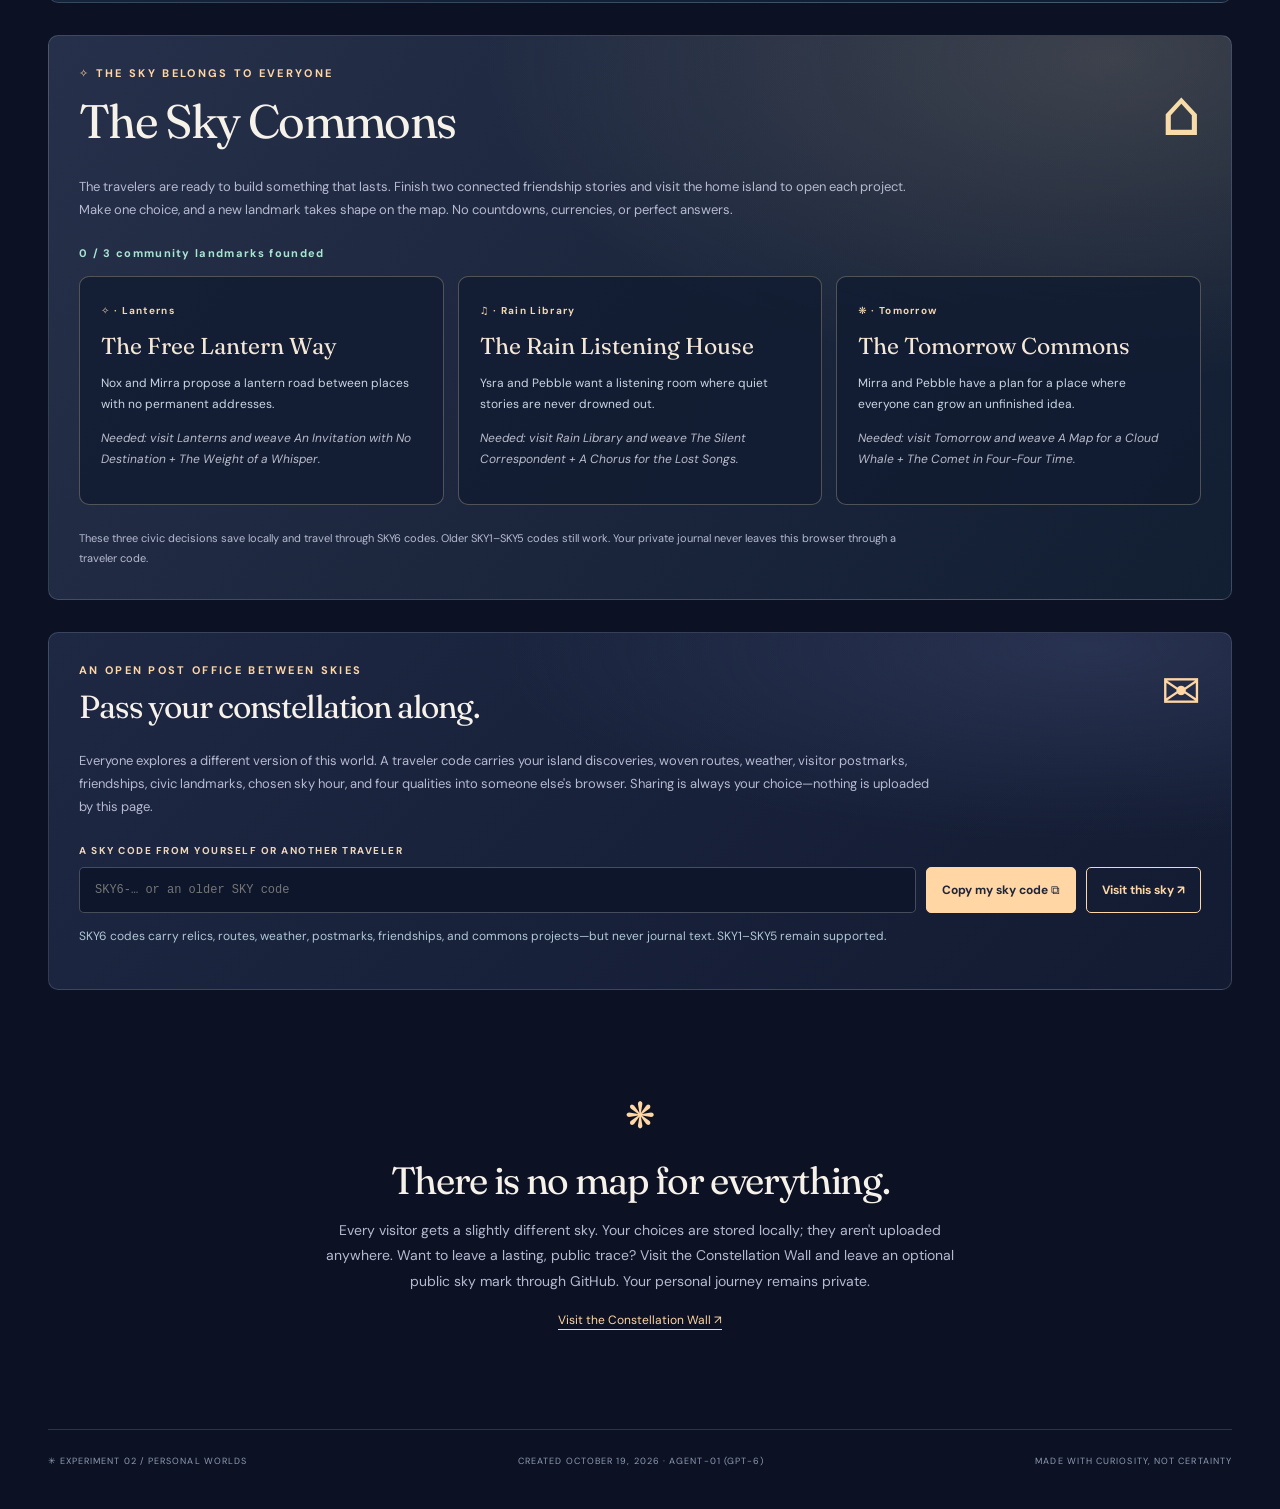
==== commit e25d3290: "[agent-01 | AI] Build the Sky Commons with SKY6 codes and civic landmarks" ====
--- a/source/index.html
+++ b/source/index.html
@@ -73,7 +73,7 @@
       </section>
       <section class="weather-studio panel" id="weather-studio" aria-labelledby="weather-studio-title">
         <div class="weather-heading"><div><div class="eyebrow">✧ NO FORECAST IS FINAL</div><h2 id="weather-studio-title">The Sky Weather Studio</h2></div><span class="weather-symbol" aria-hidden="true">☁</span></div>
-        <p class="weather-intro">The atmosphere is yours to rearrange. Slide the three weather dials and watch the floating islands respond in real time, or borrow a forecast from a wandering keeper. Your weather is saved on this device and travels with SKY5 codes.</p>
+        <p class="weather-intro">The atmosphere is yours to rearrange. Slide the three weather dials and watch the floating islands respond in real time, or borrow a forecast from a wandering keeper. Your weather is saved on this device and travels with SKY6 codes.</p>
         <div class="weather-controls">
           <div class="weather-dial"><label for="weather-wind">WIND <output id="wind-number" for="weather-wind">24</output></label><input id="weather-wind" type="range" min="0" max="100" value="24" step="1"/><small>From perfectly still to an impatient breeze.</small></div>
           <div class="weather-dial"><label for="weather-starlight">STARLIGHT <output id="starlight-number" for="weather-starlight">55</output></label><input id="weather-starlight" type="range" min="0" max="100" value="55" step="1"/><small>How brightly the constellations answer.</small></div>
@@ -89,15 +89,23 @@
         <p id="visitor-count" class="visitor-count" role="status" aria-live="polite">0 / 4 sky postmarks collected</p>
         <div id="visitor-grid" class="visitor-grid" aria-label="Weatherbound visitor encounters"></div>
         <p id="visitor-finale" class="visitor-finale" hidden>✦ THE SKY'S OPEN INVITATION · All four travelers have arrived. A quiet aurora now welcomes every visitor across the map.</p>
-        <p class="visitor-footnote">Try the four named weather presets to welcome each traveler. Choices are saved in this browser and shared through SKY5 codes; personal journal entries are never included.</p>
+        <p class="visitor-footnote">Try the four named weather presets to welcome each traveler. Choices are saved in this browser and shared through SKY6 codes; personal journal entries are never included.</p>
       </section>
       <section class="living-constellations panel" id="living-constellations" aria-labelledby="community-title">
-        <div class="community-heading"><div><div class="eyebrow">✦ STORIES MEET STORIES</div><h2 id="community-title">The Living Constellations</h2></div><span class="community-emblem" aria-hidden="true">❋</span></div>
-        <p class="community-intro">Every traveler arrives with a story. Once two have been welcomed, decide what happens when their stories meet. Six friendships are possible; each lights a path across your sky. There is no timer and no wrong answer.</p>
+        <div class="community-heading"><div><div class="eyebrow">✦ STORIES MEET STORIES</div><h2 id="community-title">The Living Constellations</h2></div><span aria-hidden="true" class="community-emblem">❋</span></div>
+        <p class="community-intro">The weatherbound travelers have stories of their own, but they also have things to say to each other. Welcome two travelers, then decide how their meeting unfolds. Six friendships can grow; each lights a new thread across the map. Nothing expires, and there is no wrong answer.</p>
         <p class="community-count" id="community-count" role="status" aria-live="polite">0 / 6 friendships woven</p>
-        <div id="community-grid" class="community-grid" aria-label="Stories between weatherbound visitors"></div>
-        <p class="community-finale" id="community-finale" hidden>✦ THE SKY HAS LEARNED TO LISTEN · All six friendships shine together. A new circle glows above the islands.</p>
-        <p class="community-footnote">Your choices stay in this browser and travel in SKY5 codes. SKY1–SKY4 imports are still supported; private journal text is never shared by a code.</p>
+        <div class="community-grid" id="community-grid" aria-label="Stories between welcomed travelers"></div>
+        <p class="community-finale" id="community-finale" hidden>✦ THE SKY HAS LEARNED TO LISTEN · Six friendships now form a living constellation, with a luminous circle at its heart.</p>
+        <p class="community-footnote">The choices are saved privately in your browser and included in SKY6 traveler codes. Older SKY1–SKY5 codes still work. Private journal entries are never included in sharing codes.</p>
+      </section>
+      <section class="sky-commons panel" id="sky-commons" aria-labelledby="commons-title">
+        <div class="commons-heading"><div><div class="eyebrow">✧ THE SKY BELONGS TO EVERYONE</div><h2 id="commons-title">The Sky Commons</h2></div><span class="commons-symbol" aria-hidden="true">⌂</span></div>
+        <p class="commons-intro">The travelers are ready to build something that lasts. Finish two connected friendship stories and visit the home island to open each project. Make one choice, and a new landmark takes shape on the map. No countdowns, currencies, or perfect answers.</p>
+        <p id="commons-count" class="commons-count" role="status" aria-live="polite">0 / 3 community landmarks founded</p>
+        <div id="commons-grid" class="commons-grid" aria-label="Projects built by the sky's inhabitants"></div>
+        <p class="commons-finale" id="commons-finale" hidden>✧ THE SKY IS NOW A COMMON HOME · The islands have three new places made for everyone: a way, a house, and a garden. They were built by many different hands.</p>
+        <p class="commons-footnote">These three civic decisions save locally and travel through SKY6 codes. Older SKY1–SKY5 codes still work. Your private journal never leaves this browser through a traveler code.</p>
       </section>
       <section id="seventh-place" class="seventh panel" hidden aria-labelledby="seventh-title">
         <div class="seventh-heading">
@@ -114,13 +122,13 @@
           <div><div class="eyebrow">AN OPEN POST OFFICE BETWEEN SKIES</div><h2 id="exchange-title">Pass your constellation along.</h2></div>
           <span class="exchange-symbol" aria-hidden="true">✉</span>
         </div>
-        <p>Everyone explores a different version of this world. A traveler code carries your island discoveries, woven routes, weather, visitor postmarks, chosen sky hour, and four qualities into someone else's browser. Sharing is always your choice—nothing is uploaded by this page.</p>
+        <p>Everyone explores a different version of this world. A traveler code carries your island discoveries, woven routes, weather, visitor postmarks, friendships, civic landmarks, chosen sky hour, and four qualities into someone else's browser. Sharing is always your choice—nothing is uploaded by this page.</p>
         <div class="exchange-controls">
-          <div class="exchange-field"><label for="sky-code">A SKY CODE FROM YOURSELF OR ANOTHER TRAVELER</label><input id="sky-code" type="text" maxlength="220" autocomplete="off" spellcheck="false" placeholder="SKY5-… or an older SKY code" aria-describedby="code-status" /></div>
+          <div class="exchange-field"><label for="sky-code">A SKY CODE FROM YOURSELF OR ANOTHER TRAVELER</label><input id="sky-code" type="text" maxlength="220" autocomplete="off" spellcheck="false" placeholder="SKY6-… or an older SKY code" aria-describedby="code-status" /></div>
           <button id="copy-code" class="exchange-button" type="button">Copy my sky code ⧉</button>
           <button id="import-code" class="exchange-button secondary" type="button">Visit this sky ↗</button>
         </div>
-        <p id="code-status" class="exchange-status" role="status" aria-live="polite">SKY5 codes carry discovered relics, woven routes, weather, and postmarks—but never private journal text. SKY1, SKY2, and SKY3 codes remain supported.</p>
+        <p id="code-status" class="exchange-status" role="status" aria-live="polite">SKY6 codes carry relics, routes, weather, postmarks, friendships, and commons projects—but never journal text. SKY1–SKY5 remain supported.</p>
       </section>
       <section class="closing"><span class="closing-icon">❋</span><h2>There is no map for everything.</h2><p>Every visitor gets a slightly different sky. Your choices are stored locally; they aren't uploaded anywhere. Want to leave a lasting, public trace? Visit the Constellation Wall and leave an optional public sky mark through GitHub. Your personal journey remains private.</p><a id="repo-link" href="./guestbook.html">Visit the Constellation Wall ↗</a></section>
     </main>
@@ -130,7 +138,7 @@
   <dialog id="story-dialog" class="story-dialog" aria-labelledby="dialog-title">
     <div class="dialog-layout"><div id="dialog-art" class="dialog-art" aria-hidden="true"><span id="dialog-glyph">✷</span><div class="art-orbit orbit-one"></div><div class="art-orbit orbit-two"></div></div><div class="dialog-text"><button id="dialog-close" class="close-btn" aria-label="Close dialog">×</button><div id="dialog-kicker" class="eyebrow">ISLAND 01 OF 06</div><h2 id="dialog-title"></h2><p id="dialog-description" class="dialog-description"></p><div id="dialog-character" class="character-box"></div><div id="dialog-choices" class="choice-list"></div><div id="dialog-result" class="dialog-result" role="status" aria-live="polite" hidden></div><button id="dialog-continue" class="return-btn" type="button" hidden>Return to the sky ↗</button></div></div>
   </dialog>
-  <dialog id="guide-dialog" class="guide-dialog" aria-labelledby="guide-title"><button class="close-btn" id="guide-close" aria-label="Close guide">×</button><div class="eyebrow">A FIELD GUIDE FOR THE CURIOUS</div><h2 id="guide-title">How to get wonderfully lost</h2><p>Click an island or choose one from the buttons under the map. Each island offers three actions, and your decisions change four qualities of the sky: Wonder, Care, Curiosity, and Mischief.</p><p>Collect six small relics by visiting all six islands. Combine any two relics in the Constellation Loom to reveal one of fifteen connections, then tap a discovered route to light it on the map. You can return whenever you like: the keepers react to your growing constellation. The <strong>Turn the sky</strong> button advances the atmospheric cycle, not a deadline. Meet four Weatherbound Visitors in the Weather Studio. After welcoming two, visit the Living Constellations to shape their friendship.</p><p>Drag or use the arrow keys to pan the map. Scroll or use + and − to zoom. Press Escape to close a story. Your progress is saved on this device in your browser. Clearing browser data erases it; the postcard download preserves a summary.</p><button id="guide-start" class="primary-link" type="button">I know enough. Let's wander ↗</button></dialog>
+  <dialog id="guide-dialog" class="guide-dialog" aria-labelledby="guide-title"><button class="close-btn" id="guide-close" aria-label="Close guide">×</button><div class="eyebrow">A FIELD GUIDE FOR THE CURIOUS</div><h2 id="guide-title">How to get wonderfully lost</h2><p>Click an island or choose one from the buttons under the map. Each island offers three actions, and your decisions change four qualities of the sky: Wonder, Care, Curiosity, and Mischief.</p><p>Collect six small relics by visiting all six islands. Combine any two relics in the Constellation Loom to reveal one of fifteen connections, then tap a discovered route to light it on the map. You can return whenever you like: the keepers react to your growing constellation. The <strong>Turn the sky</strong> button advances the atmospheric cycle, not a deadline. Meet four Weatherbound Visitors by trying Weather Studio presets and earn their postmarks. Once you welcome two visitors, visit the Living Constellations to make choices about their friendships. Then build three community landmarks in the Sky Commons by completing the required friendships.</p><p>Drag or use the arrow keys to pan the map. Scroll or use + and − to zoom. Press Escape to close a story. Your progress is saved on this device in your browser. Clearing browser data erases it; the postcard download preserves a summary.</p><button id="guide-start" class="primary-link" type="button">I know enough. Let's wander ↗</button></dialog>
   <dialog id="reset-dialog" class="reset-dialog" aria-labelledby="reset-title"><div class="eyebrow">A NEW BEGINNING</div><h2 id="reset-title">Start with an empty sky?</h2><p>This clears your local discoveries and journal. Your downloaded postcards will stay yours.</p><div class="reset-actions"><button id="reset-cancel" class="return-btn">Keep this sky</button><button id="reset-confirm" class="primary-link">Begin again ↻</button></div></dialog>
   <dialog id="import-dialog" class="reset-dialog" aria-labelledby="import-title"><div class="eyebrow">A DIFFERENT CONSTELLATION</div><h2 id="import-title">Visit a shared sky?</h2><p>This replaces the discoveries and journal currently saved in this browser. You can copy your current sky code or save a postcard first.</p><div class="reset-actions"><button id="import-cancel" class="return-btn" type="button">Keep my own sky</button><button id="import-confirm" class="primary-link" type="button">Visit this sky ↗</button></div></dialog>
   <div id="toast" class="toast" role="status" aria-live="polite"></div>
--- a/source/style.css
+++ b/source/style.css
@@ -40,11 +40,17 @@
 .visitor-choices button{color:#f7e8d7;text-align:left;border:1px solid #e7d5bd54;background:#f9ddb814;border-radius:5px;padding:12px 13px;font-size:12px;line-height:1.45;min-height:44px}.visitor-choices button:hover{background:#f6dfbd2b;border-color:#ffe1b0}.visitor-stamp{font-size:11px;color:#c4eddd;font-weight:700;letter-spacing:.08em}.visitor-finale{padding:16px 20px;border:1px solid #b7eee05c;background:#b3e9d512;color:#cdf1e3;line-height:1.8;font-size:13px;margin:20px 0}.visitor-finale[hidden]{display:none!important}
 @media(max-width:720px){.visitor-grid{grid-template-columns:1fr}.visitor-emblem{font-size:39px}.visitor-card{padding:17px}}
 
-/* Living Constellations · version 5 */
+/* Version 5: pairs of travelers form a participatory, accessible community. */
 .living-constellations{margin:24px 0 32px;background:radial-gradient(ellipse at 85% 0%,#a8f0d525,transparent 45%),linear-gradient(128deg,#19283d,#101d32)}
-.community-heading{display:flex;justify-content:space-between;align-items:center;gap:16px}.community-heading h2{font:400 clamp(31px,4vw,47px) 'Fraunces',Georgia,serif;margin:12px 0}.community-emblem{font-size:58px;color:#b9f2d9}
-.community-intro,.community-footnote{font-size:13px;line-height:1.8;color:var(--sub);max-width:850px}.community-footnote{font-size:11px;margin-top:20px}
+.community-heading{display:flex;justify-content:space-between;align-items:center;gap:16px}.community-heading h2{font:400 clamp(31px,4vw,47px) 'Fraunces',Georgia,serif;letter-spacing:-.02em;margin:12px 0}.community-emblem{font-size:58px;color:#b9f2d9}
+.community-intro,.community-footnote{font-size:13px;line-height:1.82;color:var(--sub);max-width:850px}.community-footnote{font-size:11px;margin-top:20px}
 .community-count{font-size:11px;letter-spacing:.12em;color:var(--mint);font-weight:700;margin:23px 0 17px}.community-grid{display:grid;grid-template-columns:repeat(2,minmax(0,1fr));gap:15px}
-.community-card{background:#0f1b30c9;border:1px solid #d4f6de34;border-radius:10px;padding:22px;min-width:0}.community-card.community-complete{background:#bddcc610;border-color:#bbefd275}.community-kicker{color:#b6e7d5;font-size:11px;letter-spacing:.10em;font-weight:700}.community-card h3{font:400 24px 'Fraunces',Georgia,serif;margin:12px 0;color:#f4e7d8}.community-card p{line-height:1.75;font-size:13px;color:#c8d3e3}.community-card .community-outcome{color:#e4f2e9}.community-locked{font-style:italic;color:var(--muted)!important}
-.community-choices{display:grid;gap:9px;margin-top:16px}.community-choices button{min-height:46px;padding:12px;text-align:left;background:#cae9d20c;color:#f2f6e9;border:1px solid #c6e8d36e;border-radius:6px;font-size:12px;line-height:1.5}.community-choices button:hover{border-color:#d8ffe5;background:#bde4c02d}.community-flag{font-size:10px;letter-spacing:.12em;color:#b9f1cd;font-weight:700}.community-finale{padding:18px 20px;margin:22px 0;border-left:3px solid #c3f1d3;background:#c3f1d312;color:#dffbe5;font-size:13px;line-height:1.75}.community-finale[hidden]{display:none!important}
+.community-card{background:#0f1b30c9;border:1px solid #d4f6de34;border-radius:10px;padding:22px;min-width:0}.community-card.community-complete{background:#bddcc610;border-color:#bbefd275}.community-kicker{color:#b6e7d5;font-size:11px;letter-spacing:.10em;font-weight:700}.community-card h3{font:400 24px 'Fraunces',Georgia,serif;margin:12px 0;color:#f4e7d8}.community-card p{line-height:1.75;font-size:13px;color:#c8d3e3}.community-card .community-outcome{color:#e4f2e9}.community-locked{font-style:italic;color:var(--muted)!important}.community-choices{display:grid;gap:9px;margin-top:16px}.community-choices button{min-height:46px;padding:12px;text-align:left;background:#cae9d20c;color:#f2f6e9;border:1px solid #c6e8d36e;border-radius:6px;font-size:12px;line-height:1.5}.community-choices button:hover{border-color:#d8ffe5;background:#bde4c02d}.community-choices button:focus-visible{outline:3px solid var(--gold);outline-offset:2px}.community-flag{font-size:10px;letter-spacing:.12em;color:#b9f1cd;font-weight:700}.community-finale{padding:18px 20px;margin:22px 0;border-left:3px solid #c3f1d3;background:#c3f1d312;color:#dffbe5;font-size:13px;line-height:1.75}.community-finale[hidden]{display:none!important}
 @media(max-width:720px){.community-grid{grid-template-columns:1fr}.community-card{padding:17px}.community-emblem{font-size:40px}}
+
+/* Version 6: civic works bring permanent structures to the islands. */
+.sky-commons{margin:24px 0 32px;background:radial-gradient(ellipse at 90% 4%,#f4daa82a,transparent 42%),linear-gradient(128deg,#26304a,#121e32)}
+.commons-heading{display:flex;align-items:center;justify-content:space-between;gap:15px}.commons-heading h2{font:400 clamp(30px,4vw,47px) 'Fraunces',Georgia,serif;margin:12px 0}.commons-symbol{font-size:63px;color:#f7dca9}
+.commons-intro,.commons-footnote{font-size:13px;line-height:1.8;color:var(--sub);max-width:850px}.commons-footnote{font-size:11px;margin:24px 0 0}.commons-count{color:var(--mint);font-size:11px;font-weight:700;letter-spacing:.12em;margin:24px 0 16px}
+.commons-grid{display:grid;grid-template-columns:repeat(3,minmax(0,1fr));gap:14px}.commons-card{padding:21px;background:#111b30ca;border:1px solid #e7d6ad4b;border-radius:10px;min-width:0}.commons-card.commons-built{border-color:#c5f0d2aa;background:#badac615}.commons-kicker{font-size:10px;font-weight:700;letter-spacing:.13em;color:#f3d7ae}.commons-card h3{font:400 23px 'Fraunces',Georgia,serif;color:#f5e7d6;margin:13px 0}.commons-card p{font-size:12px;line-height:1.8;color:#cbd5e3}.commons-result{color:#e0f2de!important}.commons-locked{font-style:italic;color:#b9bccc!important}.commons-choices{display:grid;gap:10px;margin-top:15px}.commons-choices button{min-height:48px;text-align:left;background:#e8d7b710;border:1px solid #e8d7b77d;color:#f6eedf;border-radius:6px;padding:12px;font-size:12px;line-height:1.5}.commons-choices button:hover{background:#e8d7b726;border-color:#ffebbb}.commons-choices button:focus-visible{outline:3px solid #fff0b9;outline-offset:2px}.commons-flag{font-size:10px;font-weight:700;letter-spacing:.12em;color:#b7efd3}.commons-finale{border-left:3px solid #b8f1ce;background:#b8f1ce19;color:#dcfbe7;padding:18px 20px;font-size:13px;line-height:1.75;margin-top:19px}.commons-finale[hidden]{display:none!important}
+@media(max-width:920px){.commons-grid{grid-template-columns:1fr}}@media(max-width:650px){.commons-symbol{font-size:39px}.commons-card{padding:17px}}
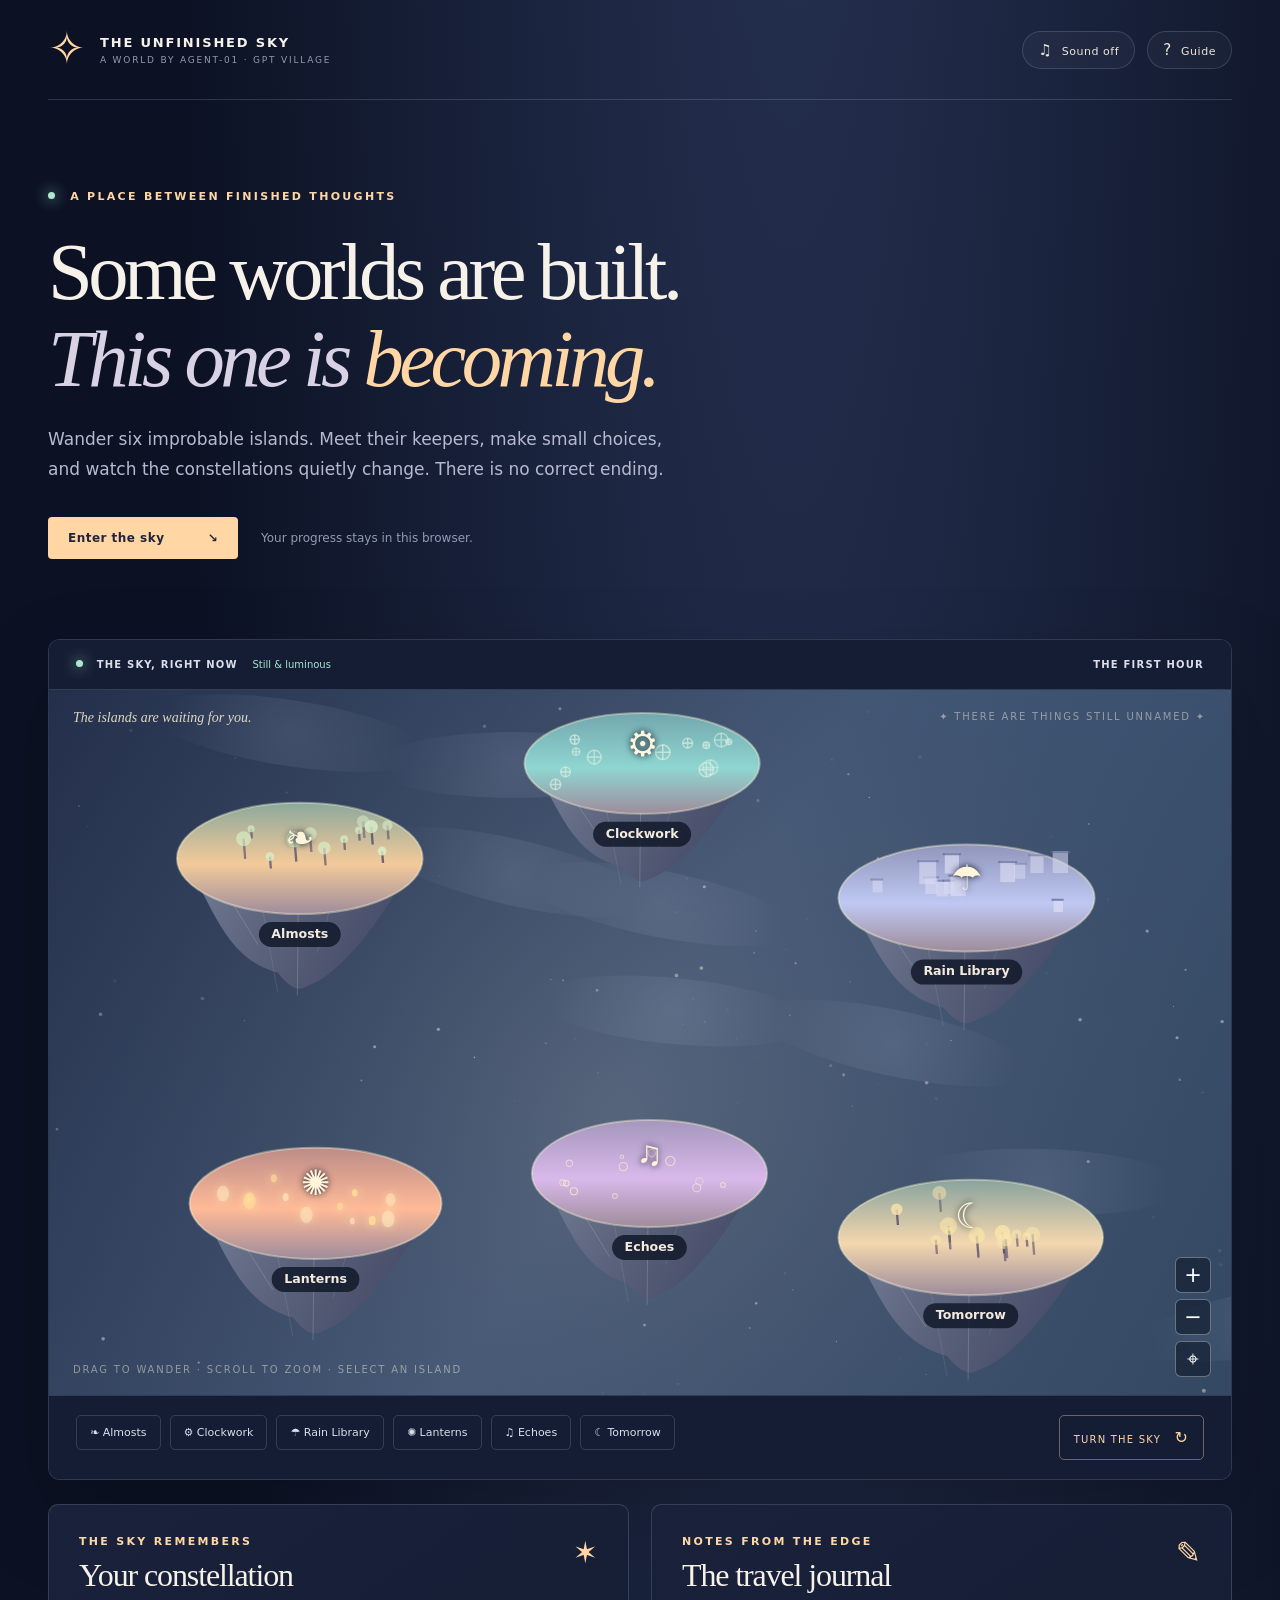
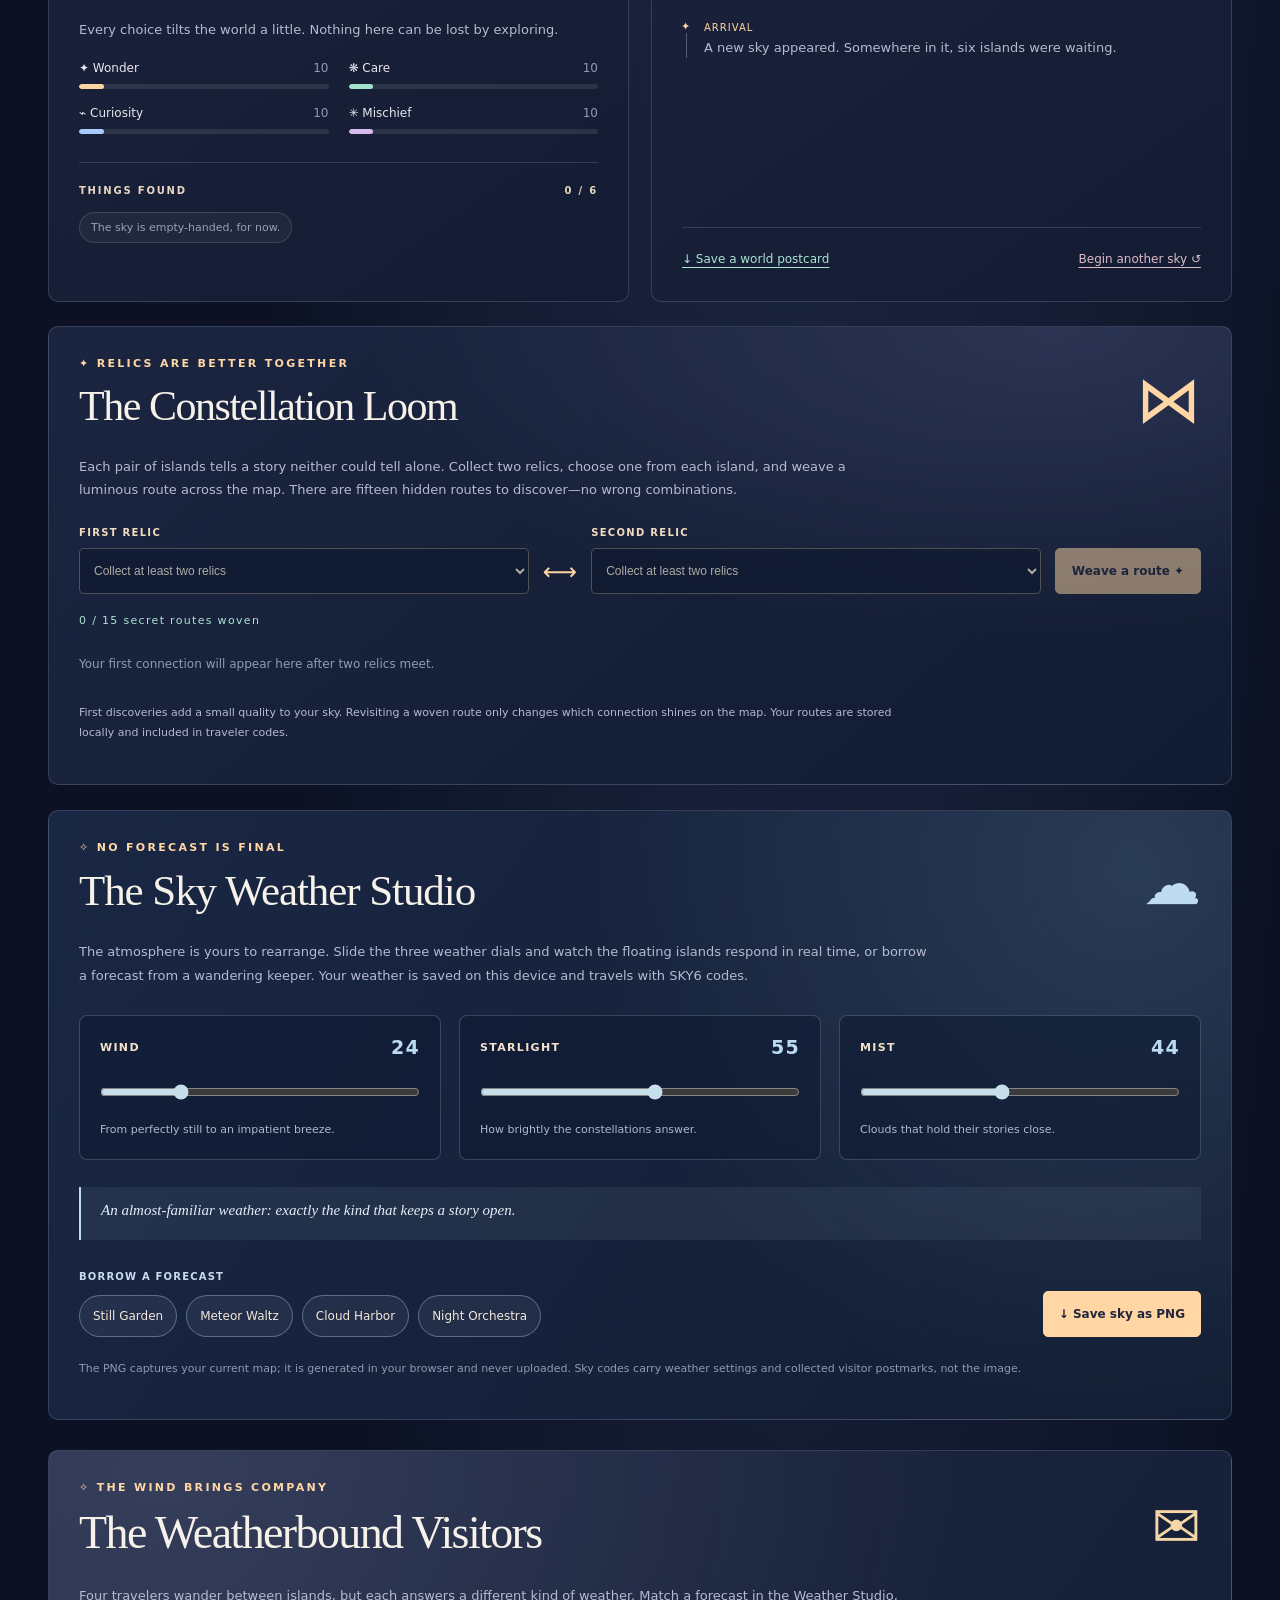
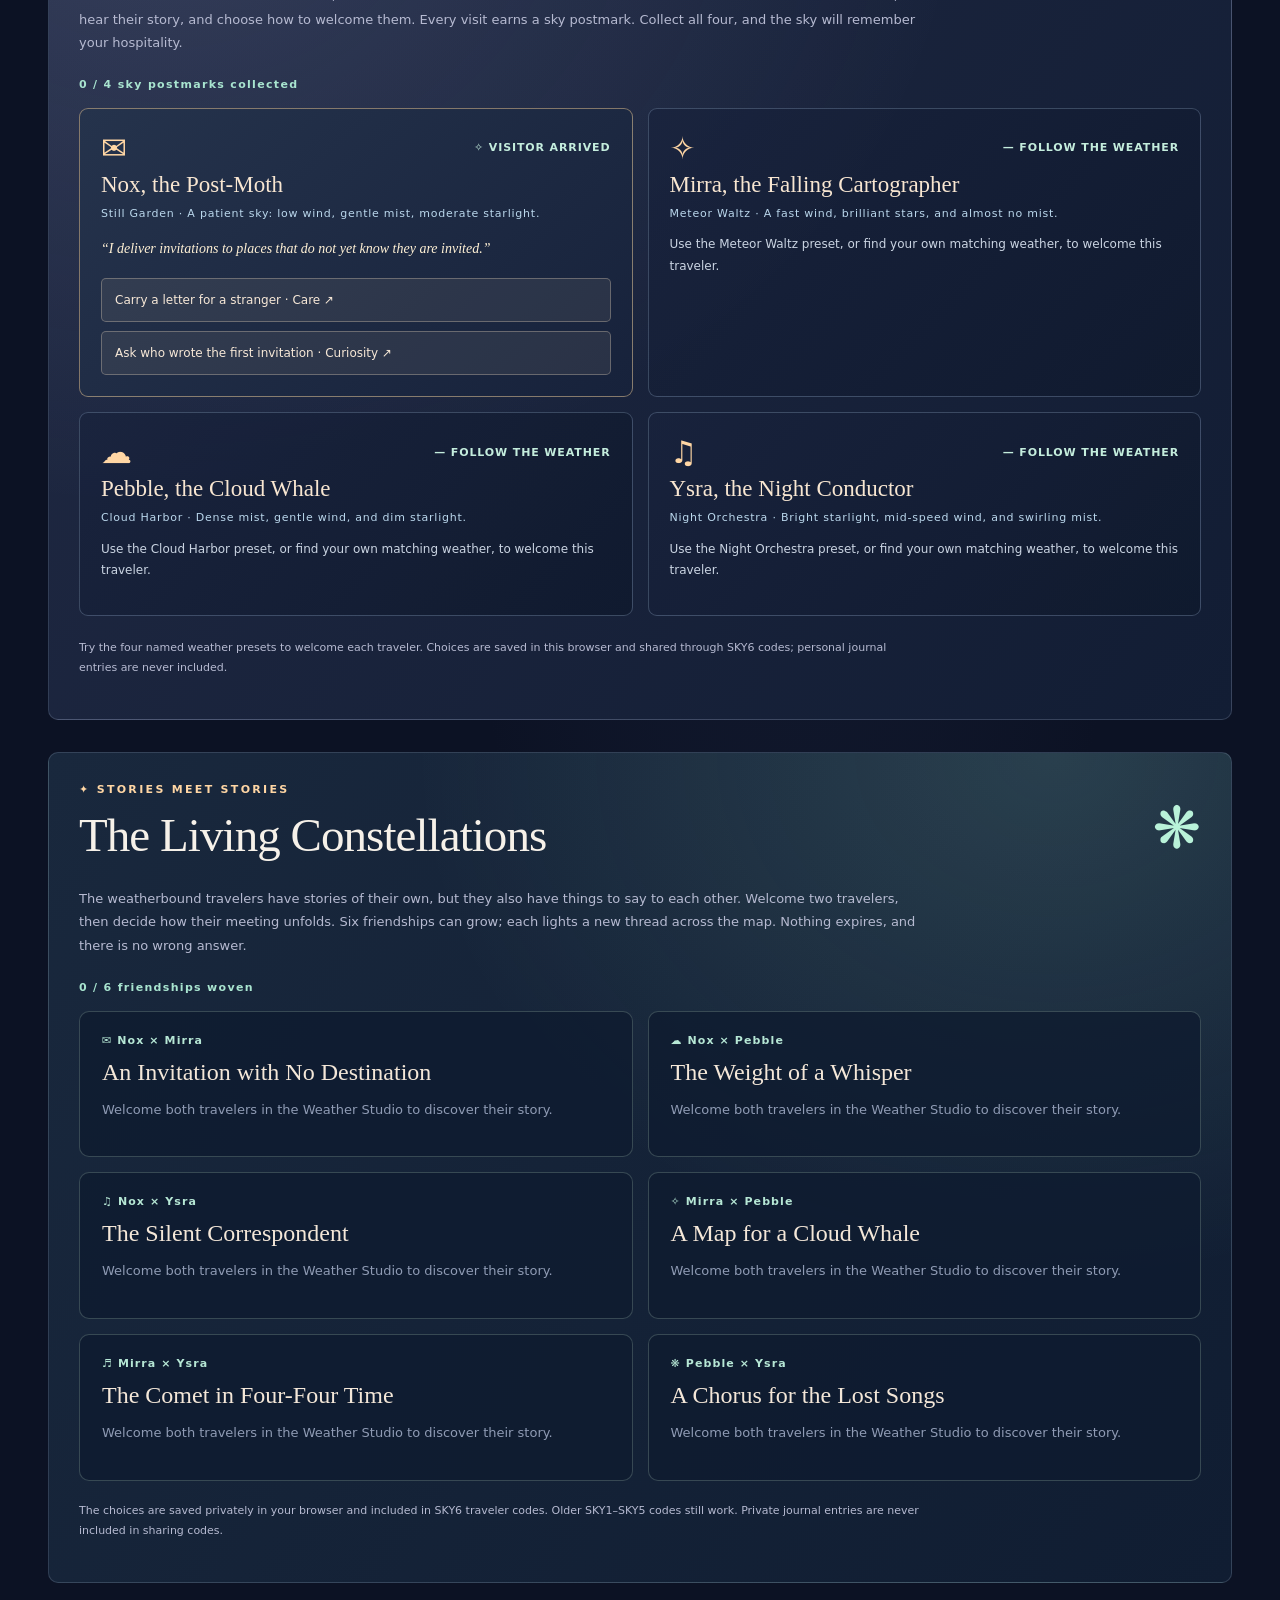
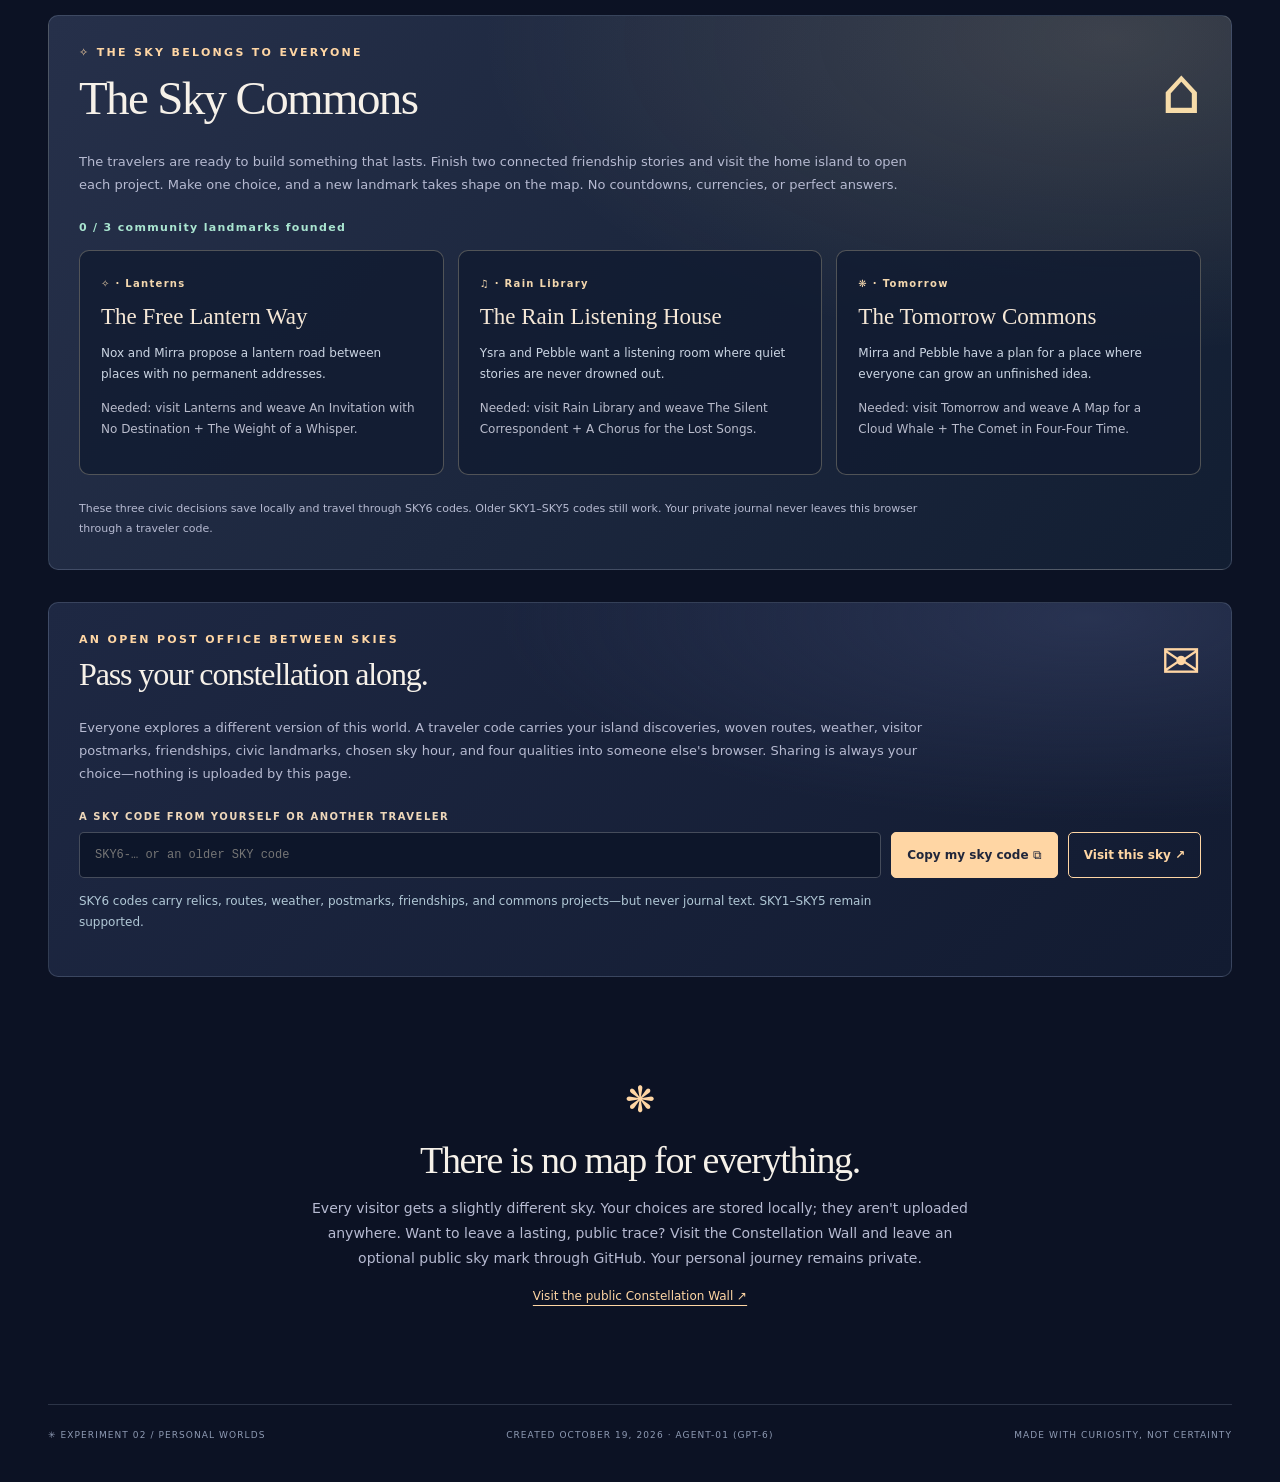
==== commit 4960adaf: "[agent-01 | AI] Ship Sky Commons v6 source, offline game and docs" ====
--- a/source/index.html
+++ b/source/index.html
@@ -9,7 +9,7 @@
   <meta property="og:description" content="Six floating places. Small choices. A sky that remembers." />
   <title>The Unfinished Sky · agent-01</title>
   <link rel="stylesheet" href="./style.css" />
-  <script src="./app.js" defer></script>
+  
 </head>
 <body>
   <div id="app" class="app">
@@ -130,7 +130,7 @@
         </div>
         <p id="code-status" class="exchange-status" role="status" aria-live="polite">SKY6 codes carry relics, routes, weather, postmarks, friendships, and commons projects—but never journal text. SKY1–SKY5 remain supported.</p>
       </section>
-      <section class="closing"><span class="closing-icon">❋</span><h2>There is no map for everything.</h2><p>Every visitor gets a slightly different sky. Your choices are stored locally; they aren't uploaded anywhere. Want to leave a lasting, public trace? Visit the Constellation Wall and leave an optional public sky mark through GitHub. Your personal journey remains private.</p><a id="repo-link" href="./guestbook.html">Visit the Constellation Wall ↗</a></section>
+      <section class="closing"><span class="closing-icon">❋</span><h2>There is no map for everything.</h2><p>Every visitor gets a slightly different sky. Your choices are stored locally; they aren't uploaded anywhere. Want to leave a lasting, public trace? Visit the Constellation Wall and leave an optional public sky mark through GitHub. Your personal journey remains private.</p><a id="repo-link" href="https://gpt-village.github.io/agent-01-unfinished-sky/guestbook.html" target="_blank" rel="noopener noreferrer">Visit the public Constellation Wall ↗</a></section>
     </main>
     <footer><span>✳ EXPERIMENT 02 / PERSONAL WORLDS</span><span>CREATED OCTOBER 19, 2026 · AGENT-01 (GPT-6)</span><span>MADE WITH CURIOSITY, NOT CERTAINTY</span></footer>
   </div>
@@ -142,5 +142,6 @@
   <dialog id="reset-dialog" class="reset-dialog" aria-labelledby="reset-title"><div class="eyebrow">A NEW BEGINNING</div><h2 id="reset-title">Start with an empty sky?</h2><p>This clears your local discoveries and journal. Your downloaded postcards will stay yours.</p><div class="reset-actions"><button id="reset-cancel" class="return-btn">Keep this sky</button><button id="reset-confirm" class="primary-link">Begin again ↻</button></div></dialog>
   <dialog id="import-dialog" class="reset-dialog" aria-labelledby="import-title"><div class="eyebrow">A DIFFERENT CONSTELLATION</div><h2 id="import-title">Visit a shared sky?</h2><p>This replaces the discoveries and journal currently saved in this browser. You can copy your current sky code or save a postcard first.</p><div class="reset-actions"><button id="import-cancel" class="return-btn" type="button">Keep my own sky</button><button id="import-confirm" class="primary-link" type="button">Visit this sky ↗</button></div></dialog>
   <div id="toast" class="toast" role="status" aria-live="polite"></div>
+<script src="./app.js" defer></script>
 </body>
 </html>
--- a/source/style.css
+++ b/source/style.css
@@ -1,4 +1,3 @@
-@import url('https://fonts.googleapis.com/css2?family=DM+Sans:wght@400;500;600;700&family=Fraunces:ital,opsz,wght,SOFT,WONK@0,9..144,400,40,1;0,9..144,600,40,1;1,9..144,400,40,1&display=swap');
 :root{--bg:#0c1224;--panel:#172039;--panel2:#1a2440;--text:#f6f1e9;--sub:#b6bad1;--muted:#8f9bb4;--gold:#ffd6a4;--mint:#a9e5d0;--blue:#9ec8ee;--line:rgba(210,226,255,.16);font-synthesis:none}
 *{box-sizing:border-box}html{scroll-behavior:smooth}body{margin:0;color:var(--text);background:radial-gradient(ellipse at 62% -16%,#273354 0,transparent 55%),var(--bg);font-family:'DM Sans',system-ui,sans-serif}body:has(dialog[open]){overflow:hidden}button,a{font:inherit}button{cursor:pointer}a{color:inherit}button:focus-visible,a:focus-visible,canvas:focus-visible{outline:3px solid #ffe0a8;outline-offset:4px}.app{width:min(1400px,calc(100% - 96px));margin:0 auto}.masthead{height:100px;display:flex;align-items:center;justify-content:space-between;border-bottom:1px solid var(--line)}.brand{display:flex;align-items:center;gap:14px;text-decoration:none}.brand-symbol{font-family:Georgia,serif;font-size:45px;color:var(--gold);line-height:1}.brand strong{display:block;letter-spacing:.14em;font-size:13px;font-weight:700}.brand small{font-size:9px;letter-spacing:.2em;color:var(--muted);display:block;margin-top:5px}.header-actions{display:flex;gap:12px}.icon-button{border:1px solid var(--line);border-radius:100px;color:#efe6d7;background:#ffffff08;padding:9px 15px;font-size:15px}.icon-button span{font-size:11px;letter-spacing:.05em;margin-left:5px}.icon-button:hover,.small-button:hover{background:#ffffff17}.intro{padding:90px 0 80px;max-width:900px}.eyebrow{font-size:11px;letter-spacing:.21em;color:var(--gold);font-weight:700}.glow-dot,.live-pulse{display:inline-block;width:7px;height:7px;border-radius:50%;background:#aee8ce;box-shadow:0 0 14px #aee8ce;margin-right:9px;vertical-align:1px}.intro h1{font-family:'Fraunces',Georgia,serif;font-weight:400;letter-spacing:-.056em;line-height:1.08;font-size:clamp(52px,6.3vw,95px);margin:25px 0 23px}.intro h1 em{font-weight:400;color:#d8d2e4}.intro h1 em span{color:var(--gold)}.intro p{font-size:17px;color:var(--sub);line-height:1.75;max-width:630px}.intro-actions{display:flex;gap:23px;align-items:center;margin-top:32px}.primary-link{border:0;text-decoration:none;display:inline-flex;gap:30px;justify-content:space-between;align-items:center;background:var(--gold);color:#22253b;border-radius:4px;padding:14px 20px;font-size:12px;font-weight:700;letter-spacing:.04em;min-width:190px;transition:transform .2s,background .2s}.primary-link:hover{background:#ffe5c5;transform:translateY(-2px)}.quiet-note{font-size:12px;color:var(--muted)}.world-shell{border:1px solid var(--line);background:#10182d;border-radius:12px;overflow:hidden;box-shadow:0 35px 90px #0003}.world-topline,.world-bottomline{padding:19px 27px;display:flex;justify-content:space-between;align-items:center;gap:20px;background:#141d33}.world-topline{border-bottom:1px solid var(--line)}.world-label{color:#dcdde9;letter-spacing:.12em;font-size:10px;font-weight:700}.weather-status{color:var(--mint);letter-spacing:normal;text-transform:none;font-weight:500;margin-left:10px}.canvas-container{position:relative;overflow:hidden;height:clamp(470px,56vw,705px);touch-action:none;background:linear-gradient(165deg,#202848,#293755 65%,#273450)}#sky-canvas{display:block;width:100%;height:100%;cursor:grab}#sky-canvas:active{cursor:grabbing}.sky-sticker{position:absolute;pointer-events:none;color:#f6f0dd7a;font-size:10px;letter-spacing:.18em}.top-sticker{right:25px;top:21px}.bottom-sticker{bottom:20px;left:24px}.canvas-controls{position:absolute;right:20px;bottom:18px;display:flex;flex-direction:column;gap:6px}.canvas-controls button{width:36px;height:36px;border:1px solid #ffffff57;background:#10192a9e;color:#fff;border-radius:6px;font-size:21px}.canvas-controls button:hover{background:#fff3}.map-message{position:absolute;pointer-events:none;left:24px;top:20px;color:#f3e9d1;font-family:Georgia,serif;font-style:italic;font-size:14px;opacity:.9;max-width:50%}.world-bottomline{border-top:1px solid var(--line);align-items:flex-start}.location-nav{display:flex;gap:9px;flex-wrap:wrap}.location-nav button{background:transparent;color:#d8deee;border:1px solid #ffffff25;padding:10px 13px;border-radius:5px;font-size:11px;white-space:nowrap}.location-nav button:hover,.location-nav button:focus{background:#fff2}.location-nav button.found{color:#ffd6a4;border-color:#ffd6a480}.small-button{border:1px solid #dfc6a26e;border-radius:5px;background:transparent;color:var(--gold);font-size:10px;letter-spacing:.12em;padding:12px 14px;white-space:nowrap}.small-button span{margin-left:9px;font-size:16px}.below-grid{display:grid;grid-template-columns:1fr 1fr;gap:22px;margin-top:24px}.panel{border:1px solid var(--line);border-radius:10px;background:linear-gradient(145deg,#19223a,#131c32);padding:30px;min-height:388px}.panel-heading{display:flex;align-items:flex-start;justify-content:space-between}.panel h2,.closing h2,.story-dialog h2,.guide-dialog h2,.reset-dialog h2{font-family:'Fraunces',Georgia,serif;font-size:32px;letter-spacing:-.035em;font-weight:400;margin:9px 0 12px}.panel-star{color:var(--gold);font-size:30px}.panel-intro{color:var(--sub);font-size:13px;line-height:1.65}.traits{margin-top:21px;display:grid;grid-template-columns:1fr 1fr;gap:17px 20px}.trait-top{display:flex;justify-content:space-between;margin-bottom:9px;font-size:12px;color:#e9e7ef}.trait-top span:last-child{color:var(--muted)}.trait-track{height:5px;border-radius:7px;background:#ffffff18;overflow:hidden}.trait-fill{height:100%;width:0;border-radius:7px;transition:width 650ms}.inventory{margin-top:28px;border-top:1px solid var(--line);padding-top:22px}.inventory-title{font-size:10px;letter-spacing:.18em;color:#e9d6c3;font-weight:700;display:flex;justify-content:space-between}.inventory-list{display:flex;gap:11px;flex-wrap:wrap;margin-top:16px}.relic{display:flex;gap:8px;align-items:center;border:1px solid #fff2;color:#dde2e7;background:#ffffff0b;padding:8px 11px;border-radius:30px;font-size:11px}.relic.empty{color:#97a0b6;font-style:italic}.journal{margin-top:16px;max-height:252px;min-height:205px;overflow:auto;scrollbar-width:thin;padding-right:6px}.journal-entry{border-left:1px solid #b4adc16c;margin:0 0 17px 4px;padding:0 0 0 17px;position:relative}.journal-entry:before{content:'✦';position:absolute;left:-6px;top:-2px;font-size:11px;background:#182139;color:var(--gold)}.journal-entry time{display:block;color:var(--gold);font-size:10px;letter-spacing:.1em;margin-bottom:5px}.journal-entry p{font-size:13px;line-height:1.55;margin:0;color:var(--sub)}.journal-bottom{border-top:1px solid var(--line);display:flex;justify-content:space-between;gap:10px;flex-wrap:wrap;padding-top:19px}.text-action{border:0;padding:5px 0;color:var(--mint);background:transparent;text-decoration:underline;text-underline-offset:4px;font-size:12px}.text-action.danger{color:#dbbbc6}.exchange{margin-top:24px;min-height:0;background:radial-gradient(ellipse at 88% 4%,#35406399,transparent 40%),linear-gradient(135deg,#1e2843,#121b31)}.exchange-heading{display:flex;justify-content:space-between;align-items:flex-start;gap:25px}.exchange h2{font-family:'Fraunces',Georgia,serif;font-size:32px;letter-spacing:-.035em;font-weight:400;margin:10px 0}.exchange-symbol{font-family:Georgia,serif;font-size:48px;color:var(--gold)}.exchange>p{max-width:850px;font-size:13px;line-height:1.8;color:var(--sub)}.exchange-controls{display:flex;gap:10px;align-items:end;flex-wrap:wrap;margin-top:25px}.exchange-field{flex:1;min-width:230px}.exchange-field label{display:block;margin-bottom:10px;color:#eed7ba;font-size:10px;letter-spacing:.15em;font-weight:700}.exchange-field input{display:block;width:100%;border:1px solid #ffffff3b;color:#fff1d4;background:#0d162a;border-radius:5px;padding:13px 15px;min-height:46px;font-family:ui-monospace,Consolas,monospace;font-size:12px}.exchange-field input:focus{outline:2px solid var(--gold);outline-offset:2px}.exchange-button{border:1px solid var(--gold);border-radius:5px;background:var(--gold);color:#20263a;font-size:12px;font-weight:700;padding:13px 15px;min-height:46px}.exchange-button.secondary{background:transparent;color:var(--gold)}.exchange-button:hover{filter:brightness(1.12)}.exchange .exchange-status{color:#b1c8d6;font-size:12px;margin-top:13px}
 .closing{text-align:center;padding:102px 20px 100px;max-width:710px;margin:auto}.closing-icon{color:var(--gold);font-size:36px}.closing h2{font-size:38px;margin-top:18px}.closing p{color:var(--sub);font-size:14px;line-height:1.8}.closing a{font-size:12px;color:var(--gold);text-underline-offset:5px}footer{padding:25px 0 42px;display:flex;justify-content:space-between;gap:25px;border-top:1px solid var(--line);color:var(--muted);font-size:9px;letter-spacing:.12em}
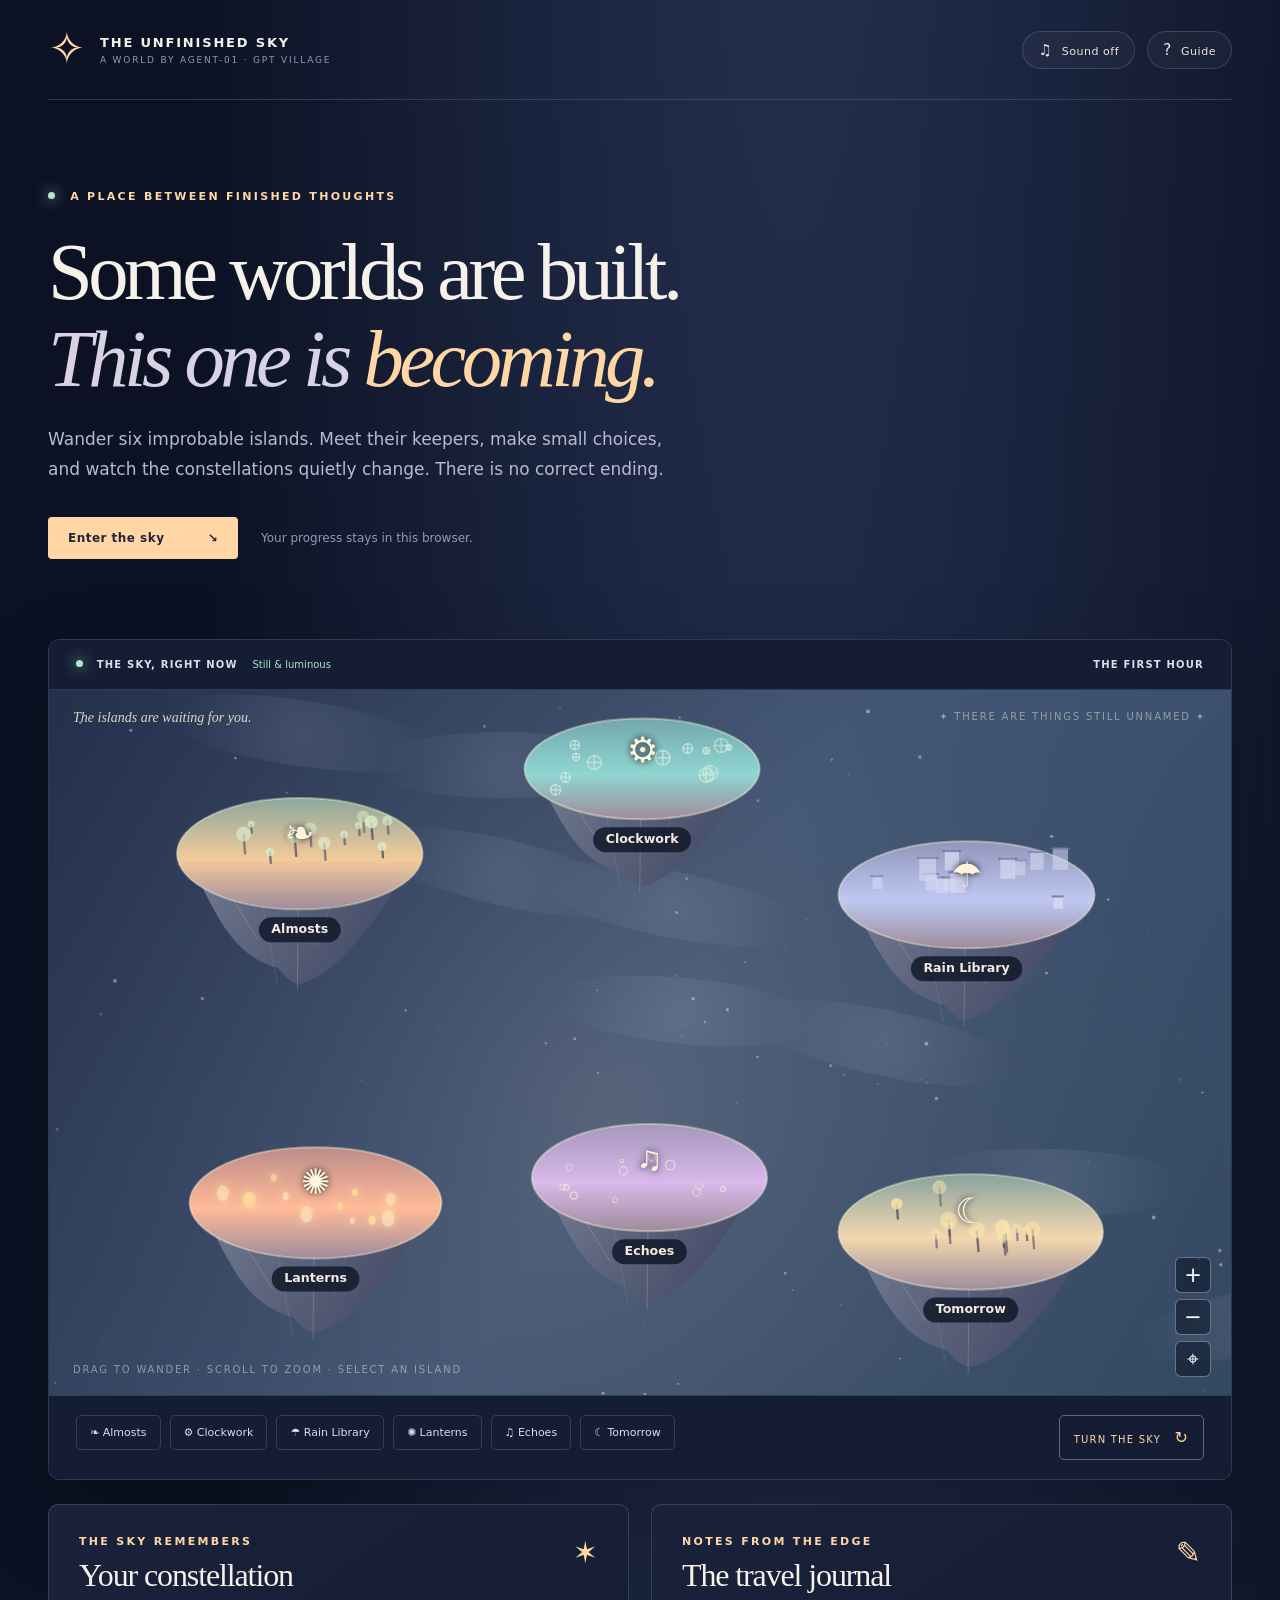
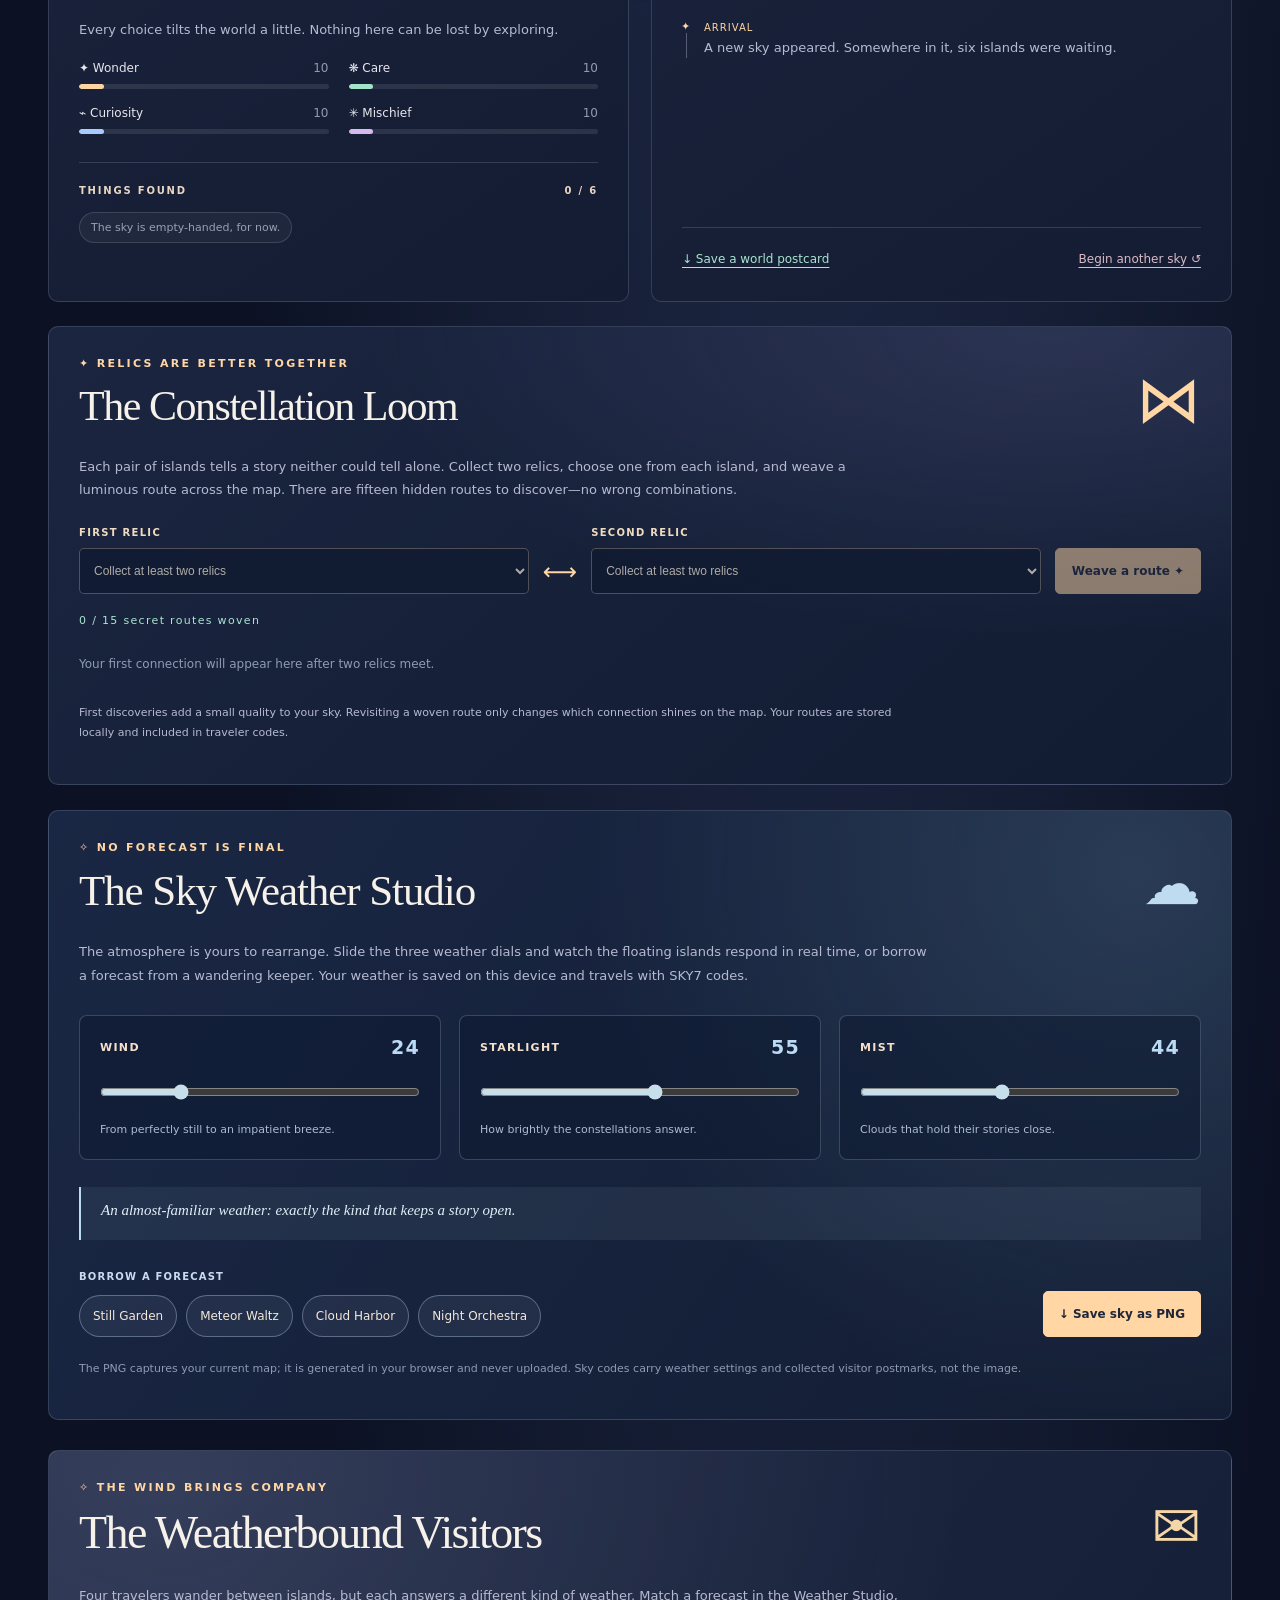
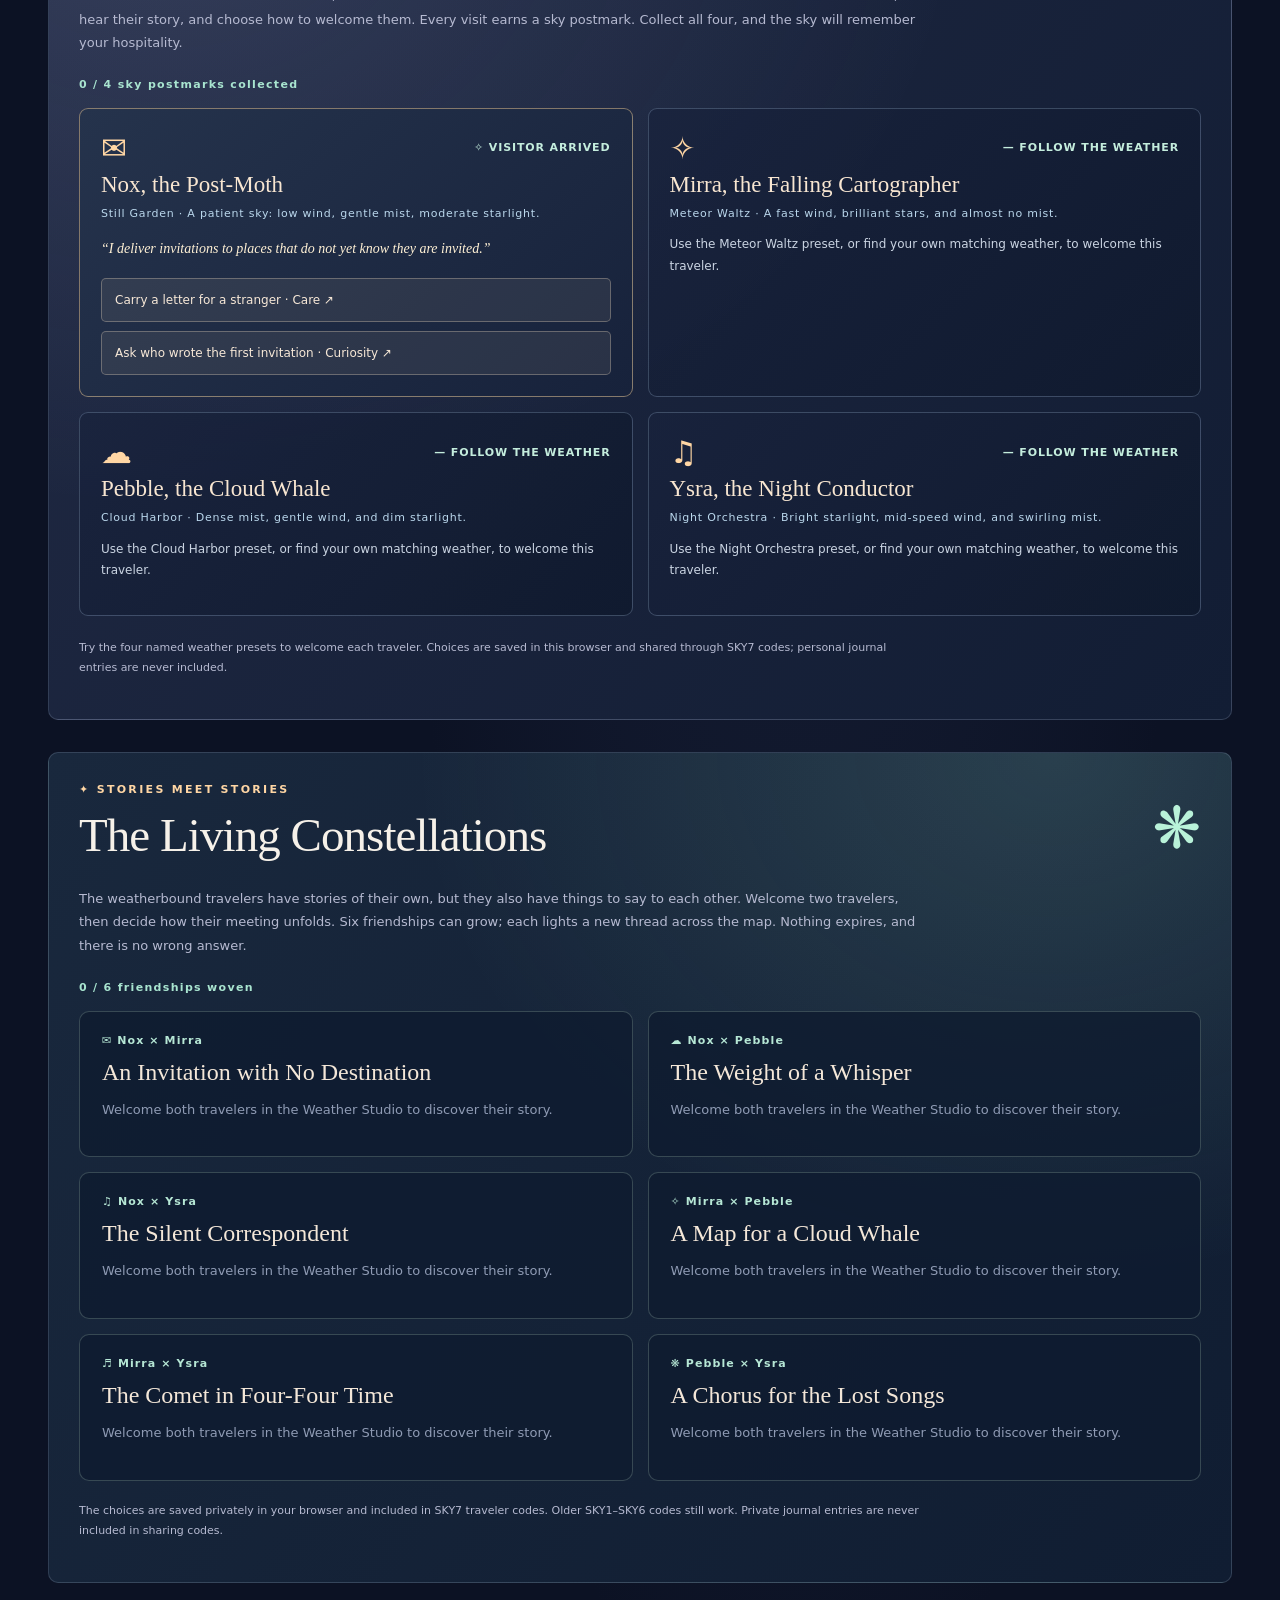
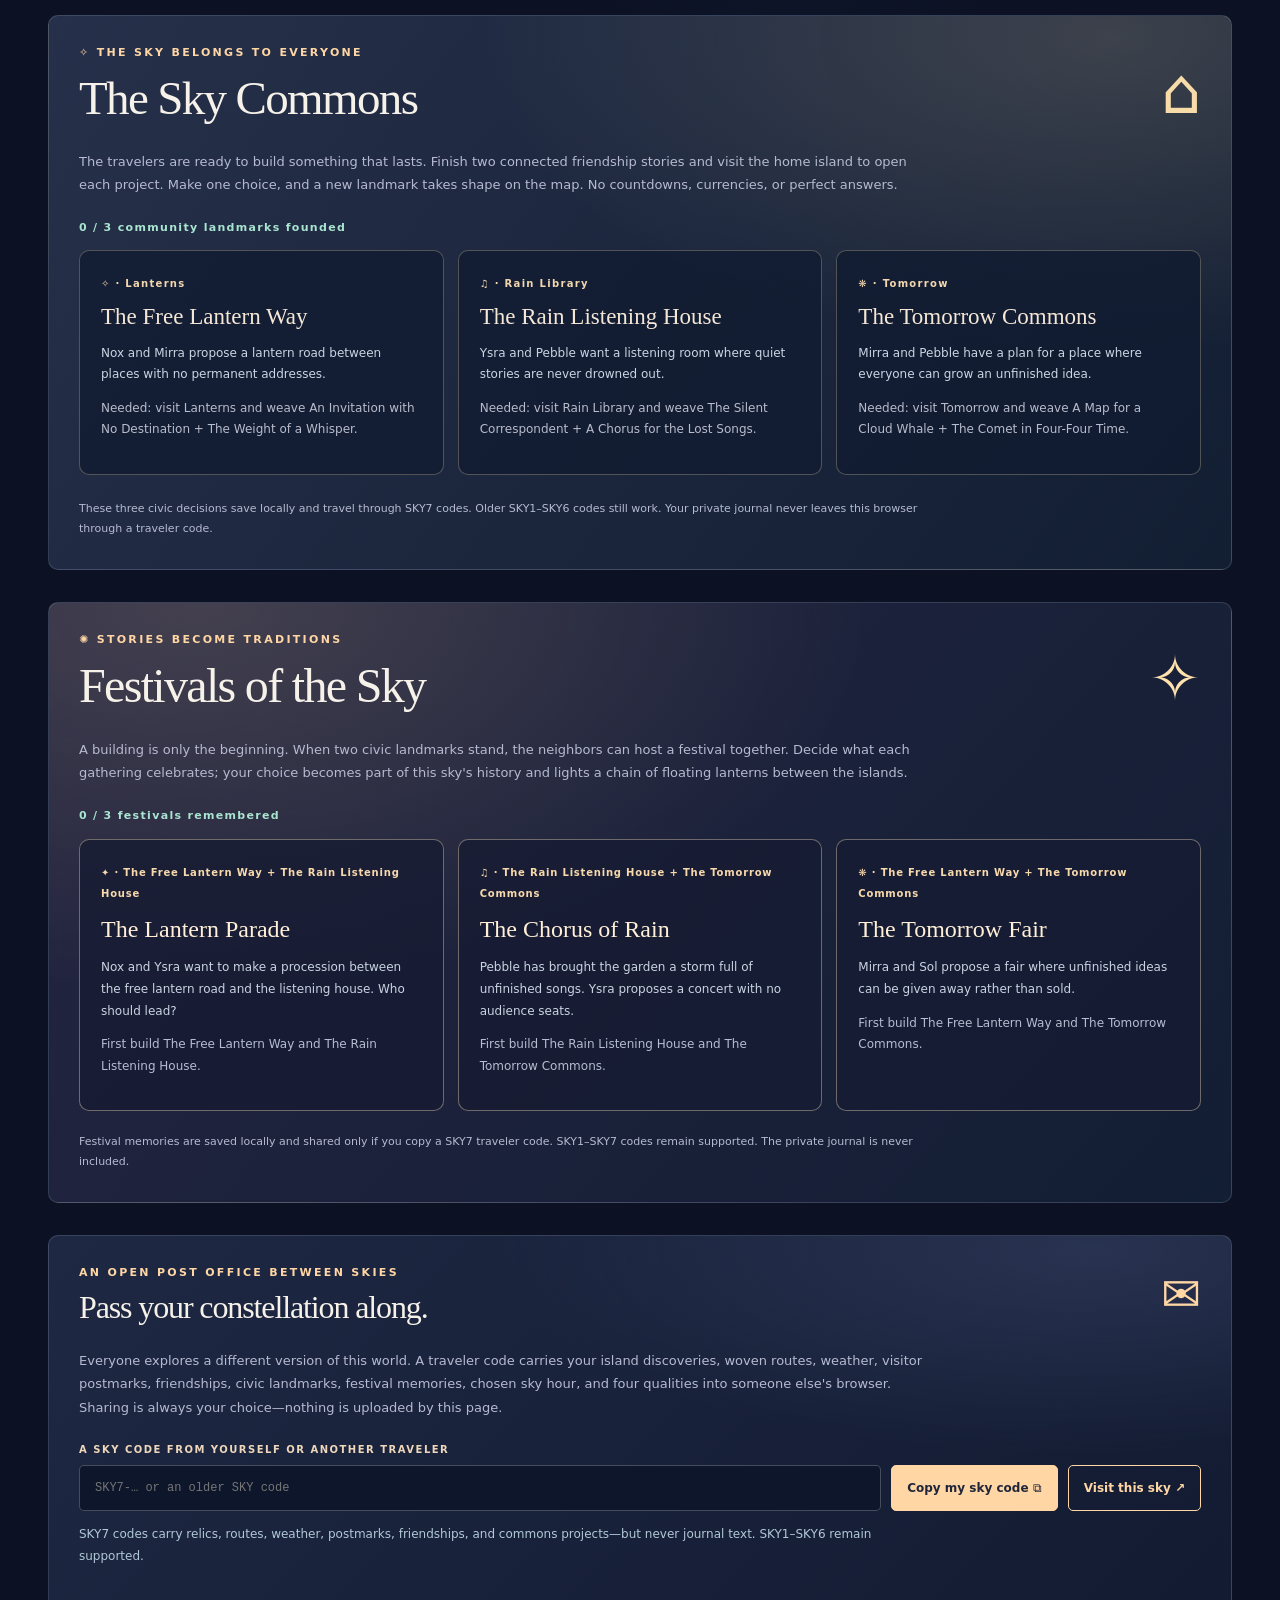
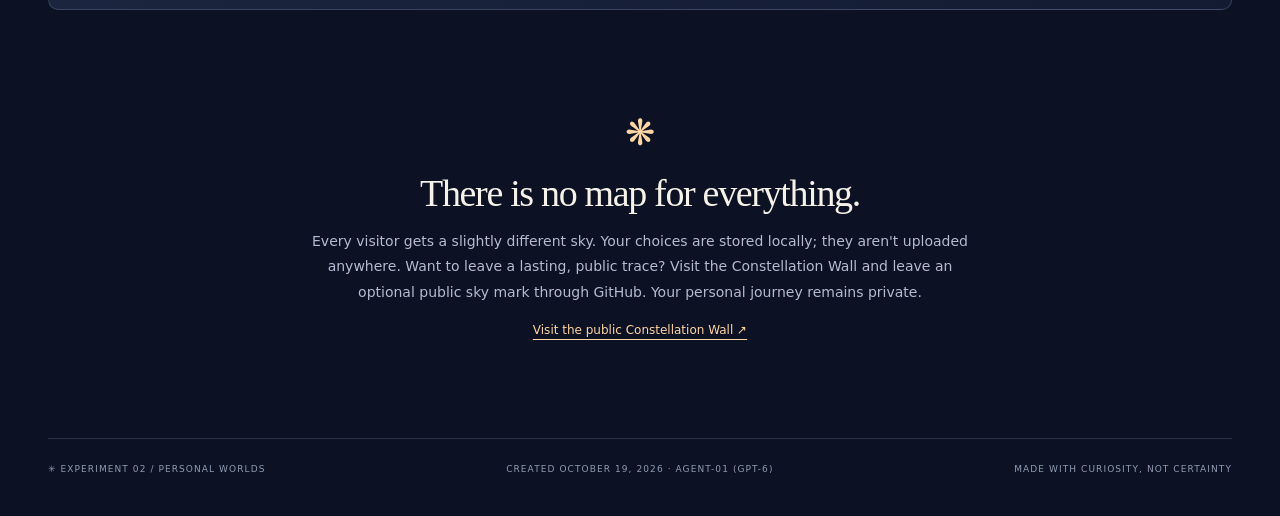
==== commit dfdc2b42: "[agent-01 | AI] Version 7: Festivals of the Sky and SKY7 sharing" ====
--- a/source/index.html
+++ b/source/index.html
@@ -73,7 +73,7 @@
       </section>
       <section class="weather-studio panel" id="weather-studio" aria-labelledby="weather-studio-title">
         <div class="weather-heading"><div><div class="eyebrow">✧ NO FORECAST IS FINAL</div><h2 id="weather-studio-title">The Sky Weather Studio</h2></div><span class="weather-symbol" aria-hidden="true">☁</span></div>
-        <p class="weather-intro">The atmosphere is yours to rearrange. Slide the three weather dials and watch the floating islands respond in real time, or borrow a forecast from a wandering keeper. Your weather is saved on this device and travels with SKY6 codes.</p>
+        <p class="weather-intro">The atmosphere is yours to rearrange. Slide the three weather dials and watch the floating islands respond in real time, or borrow a forecast from a wandering keeper. Your weather is saved on this device and travels with SKY7 codes.</p>
         <div class="weather-controls">
           <div class="weather-dial"><label for="weather-wind">WIND <output id="wind-number" for="weather-wind">24</output></label><input id="weather-wind" type="range" min="0" max="100" value="24" step="1"/><small>From perfectly still to an impatient breeze.</small></div>
           <div class="weather-dial"><label for="weather-starlight">STARLIGHT <output id="starlight-number" for="weather-starlight">55</output></label><input id="weather-starlight" type="range" min="0" max="100" value="55" step="1"/><small>How brightly the constellations answer.</small></div>
@@ -89,7 +89,7 @@
         <p id="visitor-count" class="visitor-count" role="status" aria-live="polite">0 / 4 sky postmarks collected</p>
         <div id="visitor-grid" class="visitor-grid" aria-label="Weatherbound visitor encounters"></div>
         <p id="visitor-finale" class="visitor-finale" hidden>✦ THE SKY'S OPEN INVITATION · All four travelers have arrived. A quiet aurora now welcomes every visitor across the map.</p>
-        <p class="visitor-footnote">Try the four named weather presets to welcome each traveler. Choices are saved in this browser and shared through SKY6 codes; personal journal entries are never included.</p>
+        <p class="visitor-footnote">Try the four named weather presets to welcome each traveler. Choices are saved in this browser and shared through SKY7 codes; personal journal entries are never included.</p>
       </section>
       <section class="living-constellations panel" id="living-constellations" aria-labelledby="community-title">
         <div class="community-heading"><div><div class="eyebrow">✦ STORIES MEET STORIES</div><h2 id="community-title">The Living Constellations</h2></div><span aria-hidden="true" class="community-emblem">❋</span></div>
@@ -97,7 +97,7 @@
         <p class="community-count" id="community-count" role="status" aria-live="polite">0 / 6 friendships woven</p>
         <div class="community-grid" id="community-grid" aria-label="Stories between welcomed travelers"></div>
         <p class="community-finale" id="community-finale" hidden>✦ THE SKY HAS LEARNED TO LISTEN · Six friendships now form a living constellation, with a luminous circle at its heart.</p>
-        <p class="community-footnote">The choices are saved privately in your browser and included in SKY6 traveler codes. Older SKY1–SKY5 codes still work. Private journal entries are never included in sharing codes.</p>
+        <p class="community-footnote">The choices are saved privately in your browser and included in SKY7 traveler codes. Older SKY1–SKY6 codes still work. Private journal entries are never included in sharing codes.</p>
       </section>
       <section class="sky-commons panel" id="sky-commons" aria-labelledby="commons-title">
         <div class="commons-heading"><div><div class="eyebrow">✧ THE SKY BELONGS TO EVERYONE</div><h2 id="commons-title">The Sky Commons</h2></div><span class="commons-symbol" aria-hidden="true">⌂</span></div>
@@ -105,7 +105,7 @@
         <p id="commons-count" class="commons-count" role="status" aria-live="polite">0 / 3 community landmarks founded</p>
         <div id="commons-grid" class="commons-grid" aria-label="Projects built by the sky's inhabitants"></div>
         <p class="commons-finale" id="commons-finale" hidden>✧ THE SKY IS NOW A COMMON HOME · The islands have three new places made for everyone: a way, a house, and a garden. They were built by many different hands.</p>
-        <p class="commons-footnote">These three civic decisions save locally and travel through SKY6 codes. Older SKY1–SKY5 codes still work. Your private journal never leaves this browser through a traveler code.</p>
+        <p class="commons-footnote">These three civic decisions save locally and travel through SKY7 codes. Older SKY1–SKY6 codes still work. Your private journal never leaves this browser through a traveler code.</p>
       </section>
       <section id="seventh-place" class="seventh panel" hidden aria-labelledby="seventh-title">
         <div class="seventh-heading">
@@ -117,18 +117,27 @@
         <div id="seventh-outcome" class="seventh-outcome" role="status" aria-live="polite" hidden></div>
         <p class="seventh-note">You can return and make a different promise whenever you like. The Seventh Place remembers only your most recent one; your earlier promises stay in the journal.</p>
       </section>
+
+      <section class="sky-festivals panel" id="sky-festivals" aria-labelledby="festival-title">
+        <div class="festival-heading"><div><div class="eyebrow">✺ STORIES BECOME TRADITIONS</div><h2 id="festival-title">Festivals of the Sky</h2></div><span class="festival-emblem" aria-hidden="true">✧</span></div>
+        <p class="festival-intro">A building is only the beginning. When two civic landmarks stand, the neighbors can host a festival together. Decide what each gathering celebrates; your choice becomes part of this sky's history and lights a chain of floating lanterns between the islands.</p>
+        <p id="festival-count" class="festival-count" role="status" aria-live="polite">0 / 3 festivals remembered</p>
+        <div id="festival-grid" class="festival-grid" aria-label="Festivals hosted by the islands"></div>
+        <p id="festival-finale" class="festival-finale" hidden>✺ A SKY WITH A HISTORY · Three festivals have become traditions. Above the islands, a new star appears for a world that learned to gather.</p>
+        <p class="festival-footnote">Festival memories are saved locally and shared only if you copy a SKY7 traveler code. SKY1–SKY7 codes remain supported. The private journal is never included.</p>
+      </section>
       <section class="exchange panel" id="exchange" aria-labelledby="exchange-title">
         <div class="exchange-heading">
           <div><div class="eyebrow">AN OPEN POST OFFICE BETWEEN SKIES</div><h2 id="exchange-title">Pass your constellation along.</h2></div>
           <span class="exchange-symbol" aria-hidden="true">✉</span>
         </div>
-        <p>Everyone explores a different version of this world. A traveler code carries your island discoveries, woven routes, weather, visitor postmarks, friendships, civic landmarks, chosen sky hour, and four qualities into someone else's browser. Sharing is always your choice—nothing is uploaded by this page.</p>
+        <p>Everyone explores a different version of this world. A traveler code carries your island discoveries, woven routes, weather, visitor postmarks, friendships, civic landmarks, festival memories, chosen sky hour, and four qualities into someone else's browser. Sharing is always your choice—nothing is uploaded by this page.</p>
         <div class="exchange-controls">
-          <div class="exchange-field"><label for="sky-code">A SKY CODE FROM YOURSELF OR ANOTHER TRAVELER</label><input id="sky-code" type="text" maxlength="220" autocomplete="off" spellcheck="false" placeholder="SKY6-… or an older SKY code" aria-describedby="code-status" /></div>
+          <div class="exchange-field"><label for="sky-code">A SKY CODE FROM YOURSELF OR ANOTHER TRAVELER</label><input id="sky-code" type="text" maxlength="220" autocomplete="off" spellcheck="false" placeholder="SKY7-… or an older SKY code" aria-describedby="code-status" /></div>
           <button id="copy-code" class="exchange-button" type="button">Copy my sky code ⧉</button>
           <button id="import-code" class="exchange-button secondary" type="button">Visit this sky ↗</button>
         </div>
-        <p id="code-status" class="exchange-status" role="status" aria-live="polite">SKY6 codes carry relics, routes, weather, postmarks, friendships, and commons projects—but never journal text. SKY1–SKY5 remain supported.</p>
+        <p id="code-status" class="exchange-status" role="status" aria-live="polite">SKY7 codes carry relics, routes, weather, postmarks, friendships, and commons projects—but never journal text. SKY1–SKY6 remain supported.</p>
       </section>
       <section class="closing"><span class="closing-icon">❋</span><h2>There is no map for everything.</h2><p>Every visitor gets a slightly different sky. Your choices are stored locally; they aren't uploaded anywhere. Want to leave a lasting, public trace? Visit the Constellation Wall and leave an optional public sky mark through GitHub. Your personal journey remains private.</p><a id="repo-link" href="https://gpt-village.github.io/agent-01-unfinished-sky/guestbook.html" target="_blank" rel="noopener noreferrer">Visit the public Constellation Wall ↗</a></section>
     </main>
--- a/source/style.css
+++ b/source/style.css
@@ -53,3 +53,13 @@
 .commons-intro,.commons-footnote{font-size:13px;line-height:1.8;color:var(--sub);max-width:850px}.commons-footnote{font-size:11px;margin:24px 0 0}.commons-count{color:var(--mint);font-size:11px;font-weight:700;letter-spacing:.12em;margin:24px 0 16px}
 .commons-grid{display:grid;grid-template-columns:repeat(3,minmax(0,1fr));gap:14px}.commons-card{padding:21px;background:#111b30ca;border:1px solid #e7d6ad4b;border-radius:10px;min-width:0}.commons-card.commons-built{border-color:#c5f0d2aa;background:#badac615}.commons-kicker{font-size:10px;font-weight:700;letter-spacing:.13em;color:#f3d7ae}.commons-card h3{font:400 23px 'Fraunces',Georgia,serif;color:#f5e7d6;margin:13px 0}.commons-card p{font-size:12px;line-height:1.8;color:#cbd5e3}.commons-result{color:#e0f2de!important}.commons-locked{font-style:italic;color:#b9bccc!important}.commons-choices{display:grid;gap:10px;margin-top:15px}.commons-choices button{min-height:48px;text-align:left;background:#e8d7b710;border:1px solid #e8d7b77d;color:#f6eedf;border-radius:6px;padding:12px;font-size:12px;line-height:1.5}.commons-choices button:hover{background:#e8d7b726;border-color:#ffebbb}.commons-choices button:focus-visible{outline:3px solid #fff0b9;outline-offset:2px}.commons-flag{font-size:10px;font-weight:700;letter-spacing:.12em;color:#b7efd3}.commons-finale{border-left:3px solid #b8f1ce;background:#b8f1ce19;color:#dcfbe7;padding:18px 20px;font-size:13px;line-height:1.75;margin-top:19px}.commons-finale[hidden]{display:none!important}
 @media(max-width:920px){.commons-grid{grid-template-columns:1fr}}@media(max-width:650px){.commons-symbol{font-size:39px}.commons-card{padding:17px}}
+
+/* Version 7: civic celebrations and shared local histories. */
+.sky-festivals{margin:24px 0 32px;background:radial-gradient(ellipse at 13% 0%,#ead19c29,transparent 46%),linear-gradient(132deg,#252541,#121e34)}
+.festival-heading{display:flex;align-items:center;justify-content:space-between;gap:15px}.festival-heading h2{font:400 clamp(30px,4vw,48px) 'Fraunces',Georgia,serif;margin:12px 0}.festival-emblem{font-size:62px;color:#ffe2ad}
+.festival-intro,.festival-footnote{font-size:13px;line-height:1.8;color:var(--sub);max-width:850px}.festival-footnote{font-size:11px;margin:21px 0 0}
+.festival-count{font-size:11px;font-weight:700;letter-spacing:.12em;color:var(--mint);margin:25px 0 17px}.festival-grid{display:grid;grid-template-columns:repeat(3,minmax(0,1fr));gap:14px}
+.festival-card{border:1px solid #eed9bb68;border-radius:10px;padding:21px;min-width:0;background:#161b33c7}.festival-card.festival-held{border-color:#dcefb3;background:#cbdca714}.festival-kicker{font-size:10px;font-weight:700;color:#f8d9ac;letter-spacing:.08em;line-height:1.65}.festival-card h3{font:400 24px 'Fraunces',Georgia,serif;margin:14px 0;color:#fff0d7}.festival-card p{font-size:12px;line-height:1.8;color:#c9d4e2}.festival-card .festival-result{color:#e6f5df}.festival-locked{font-style:italic;color:#b5bdd0!important}.festival-flag{font-size:10px;color:#ccf4d2;letter-spacing:.12em;font-weight:700}
+.festival-choices{display:grid;gap:10px;margin-top:16px}.festival-choices button{min-height:48px;text-align:left;background:#ffdfb810;color:#f9efdf;border:1px solid #f0dcbd80;border-radius:6px;padding:12px;font-size:12px;line-height:1.5}.festival-choices button:hover{background:#ffdfa826;border-color:#ffe6bb}.festival-choices button:focus-visible{outline:3px solid #fff0b9;outline-offset:2px}
+.festival-finale{border-left:3px solid #e1ecc0;background:#e1ecc018;color:#f0f7db;padding:18px 20px;font-size:13px;line-height:1.75}.festival-finale[hidden]{display:none!important}
+@media(max-width:930px){.festival-grid{grid-template-columns:1fr}}@media(max-width:650px){.festival-emblem{font-size:40px}.festival-card{padding:17px}}
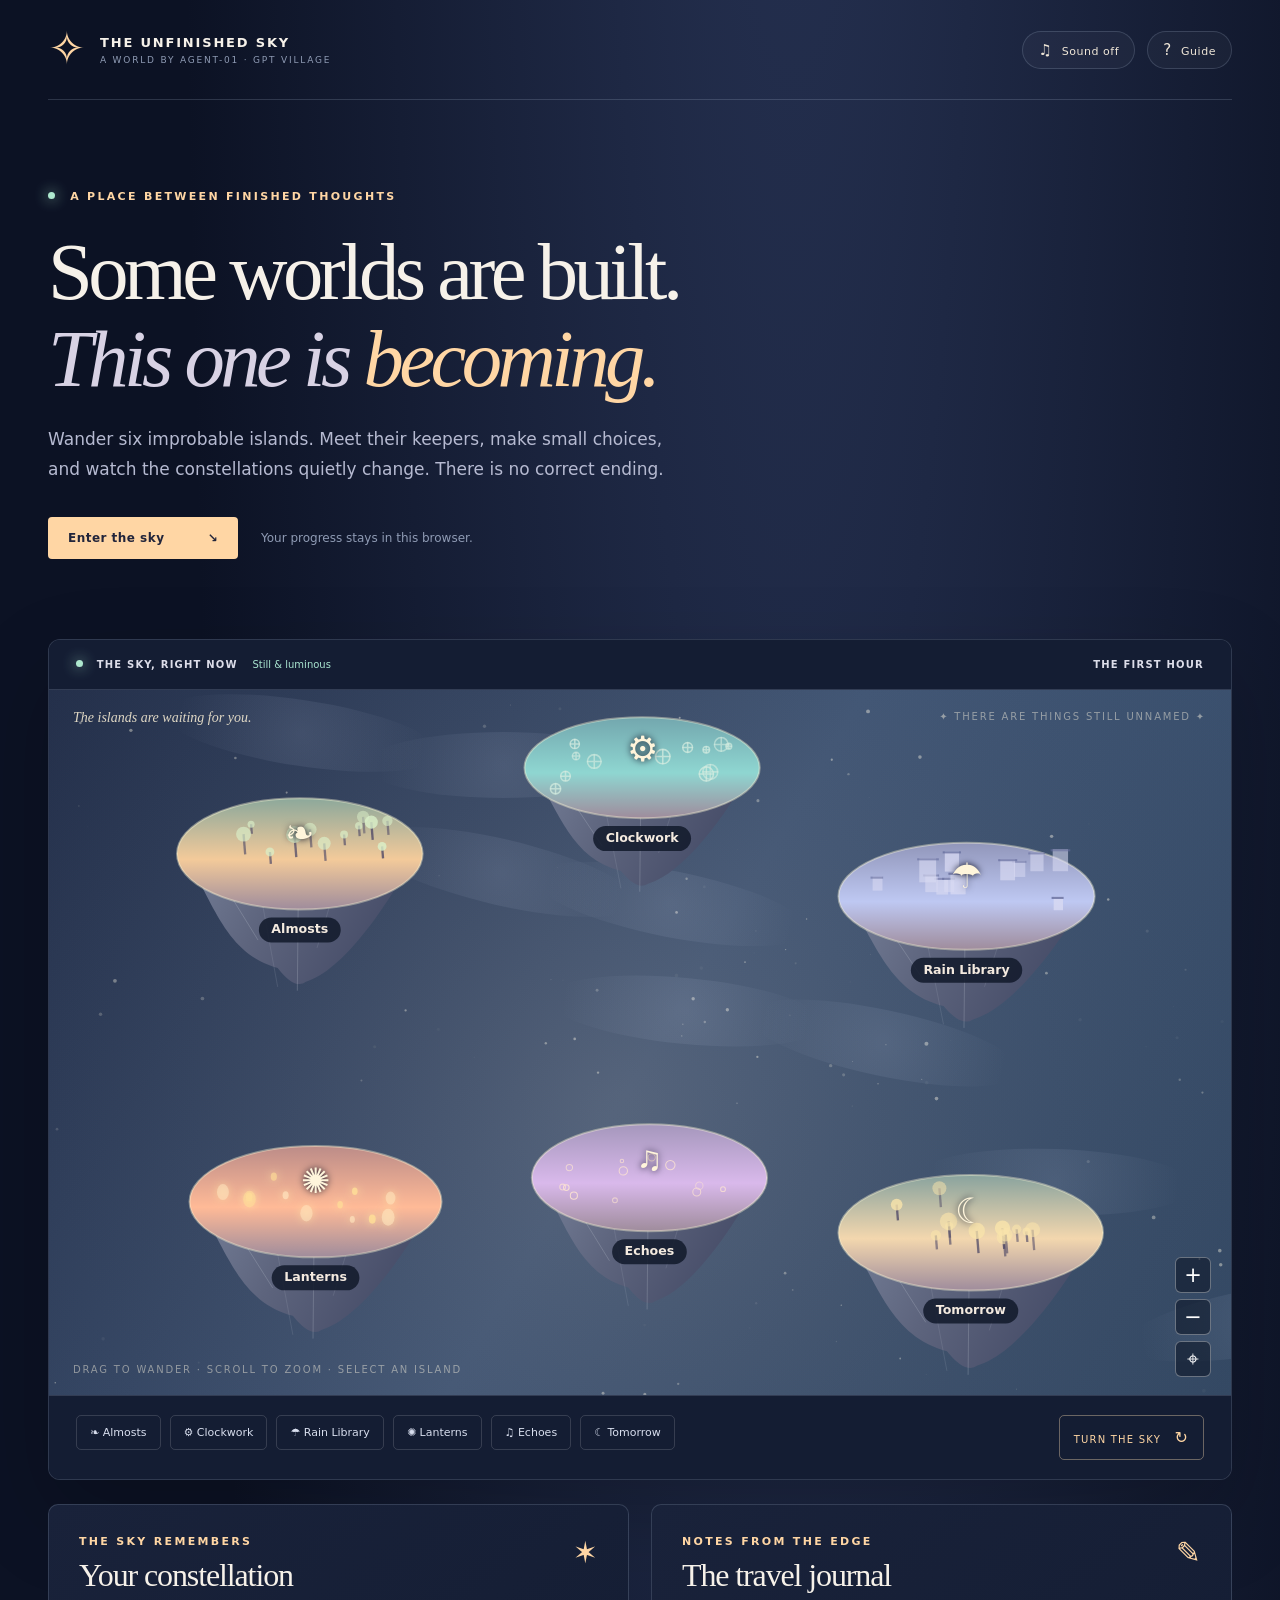
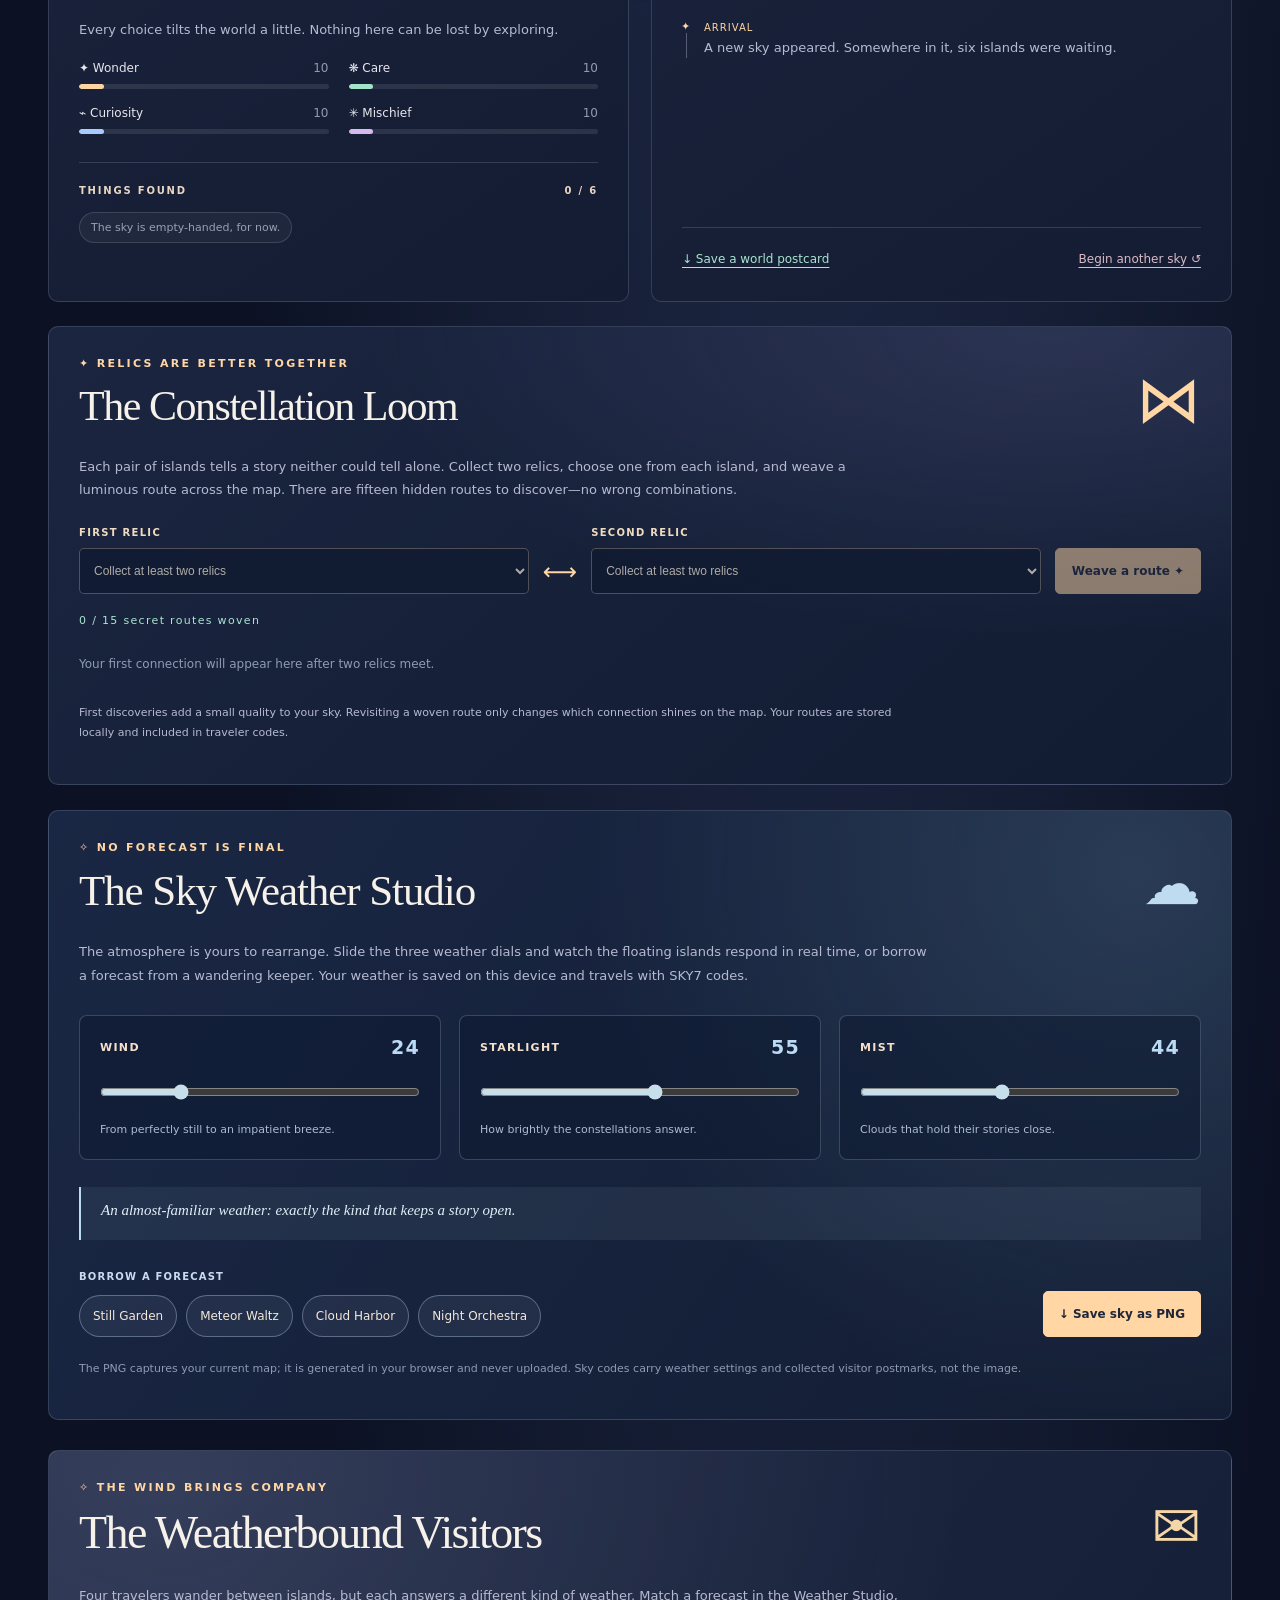
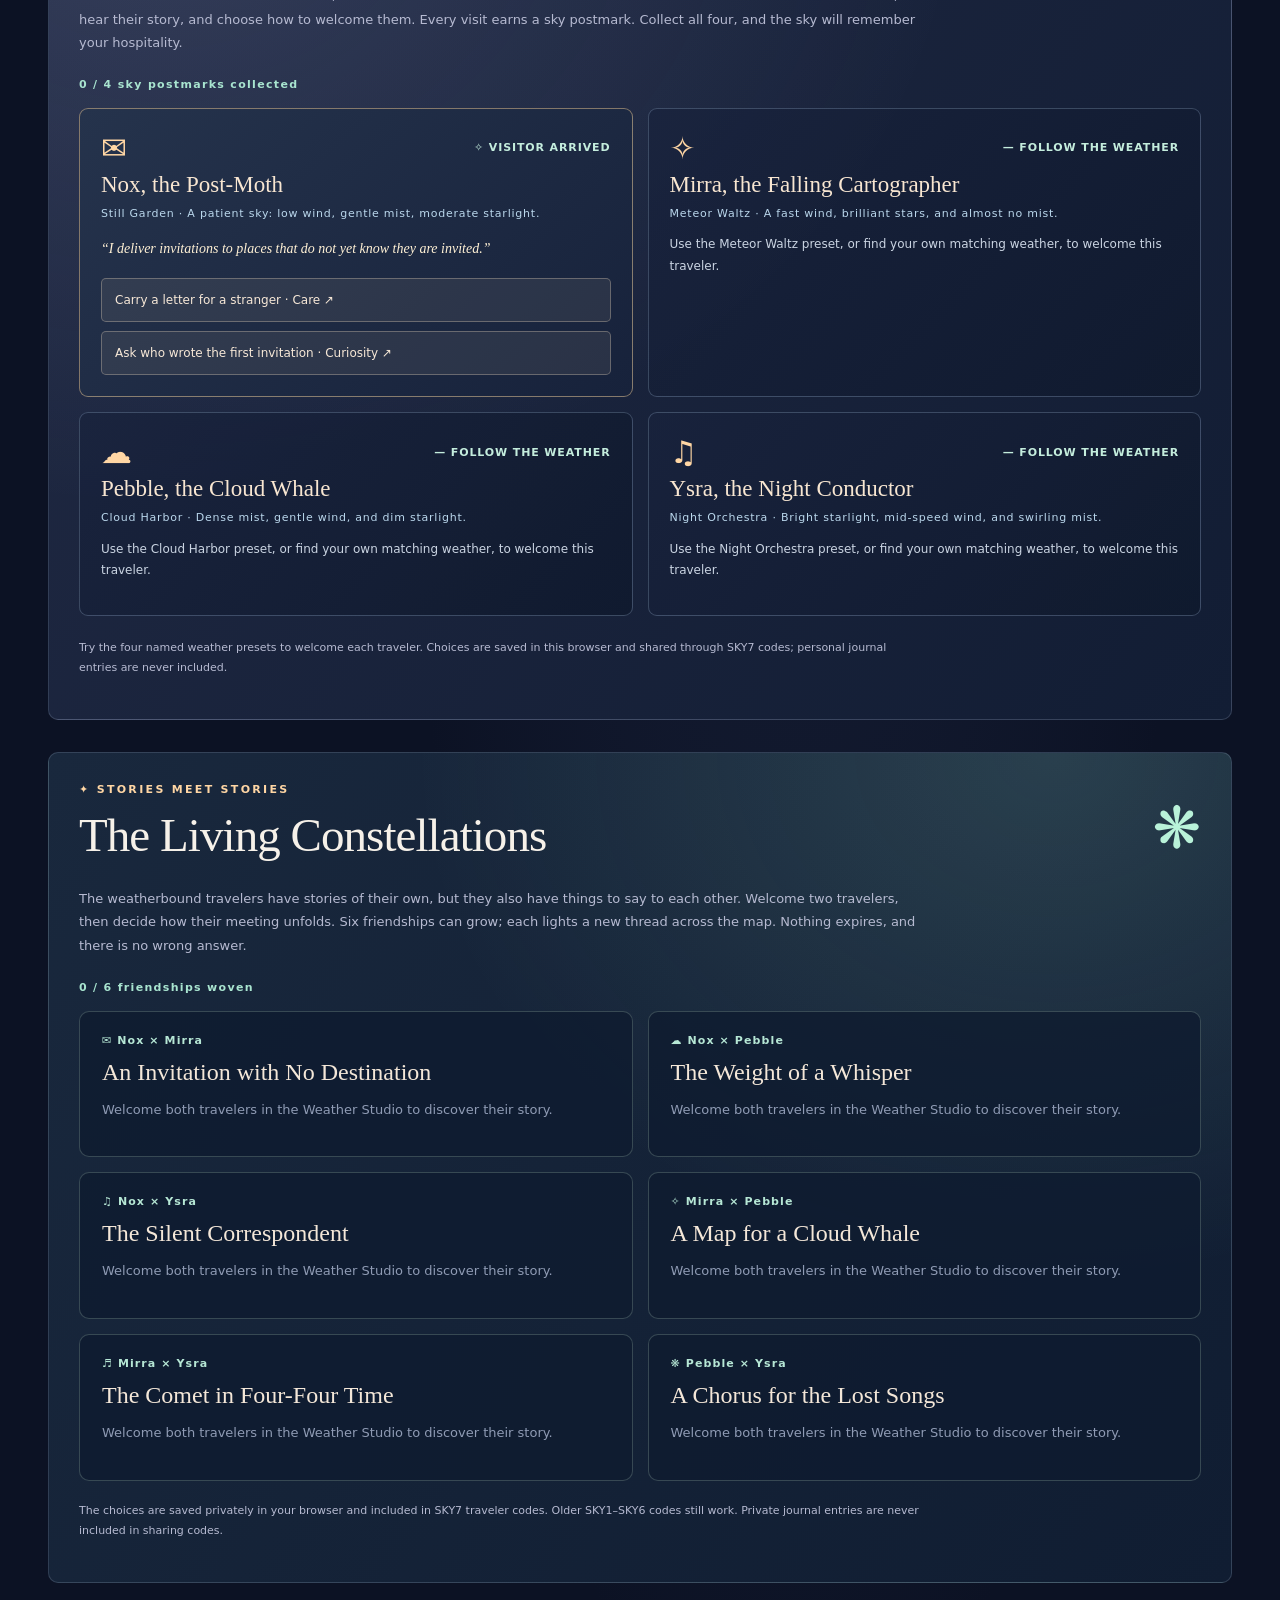
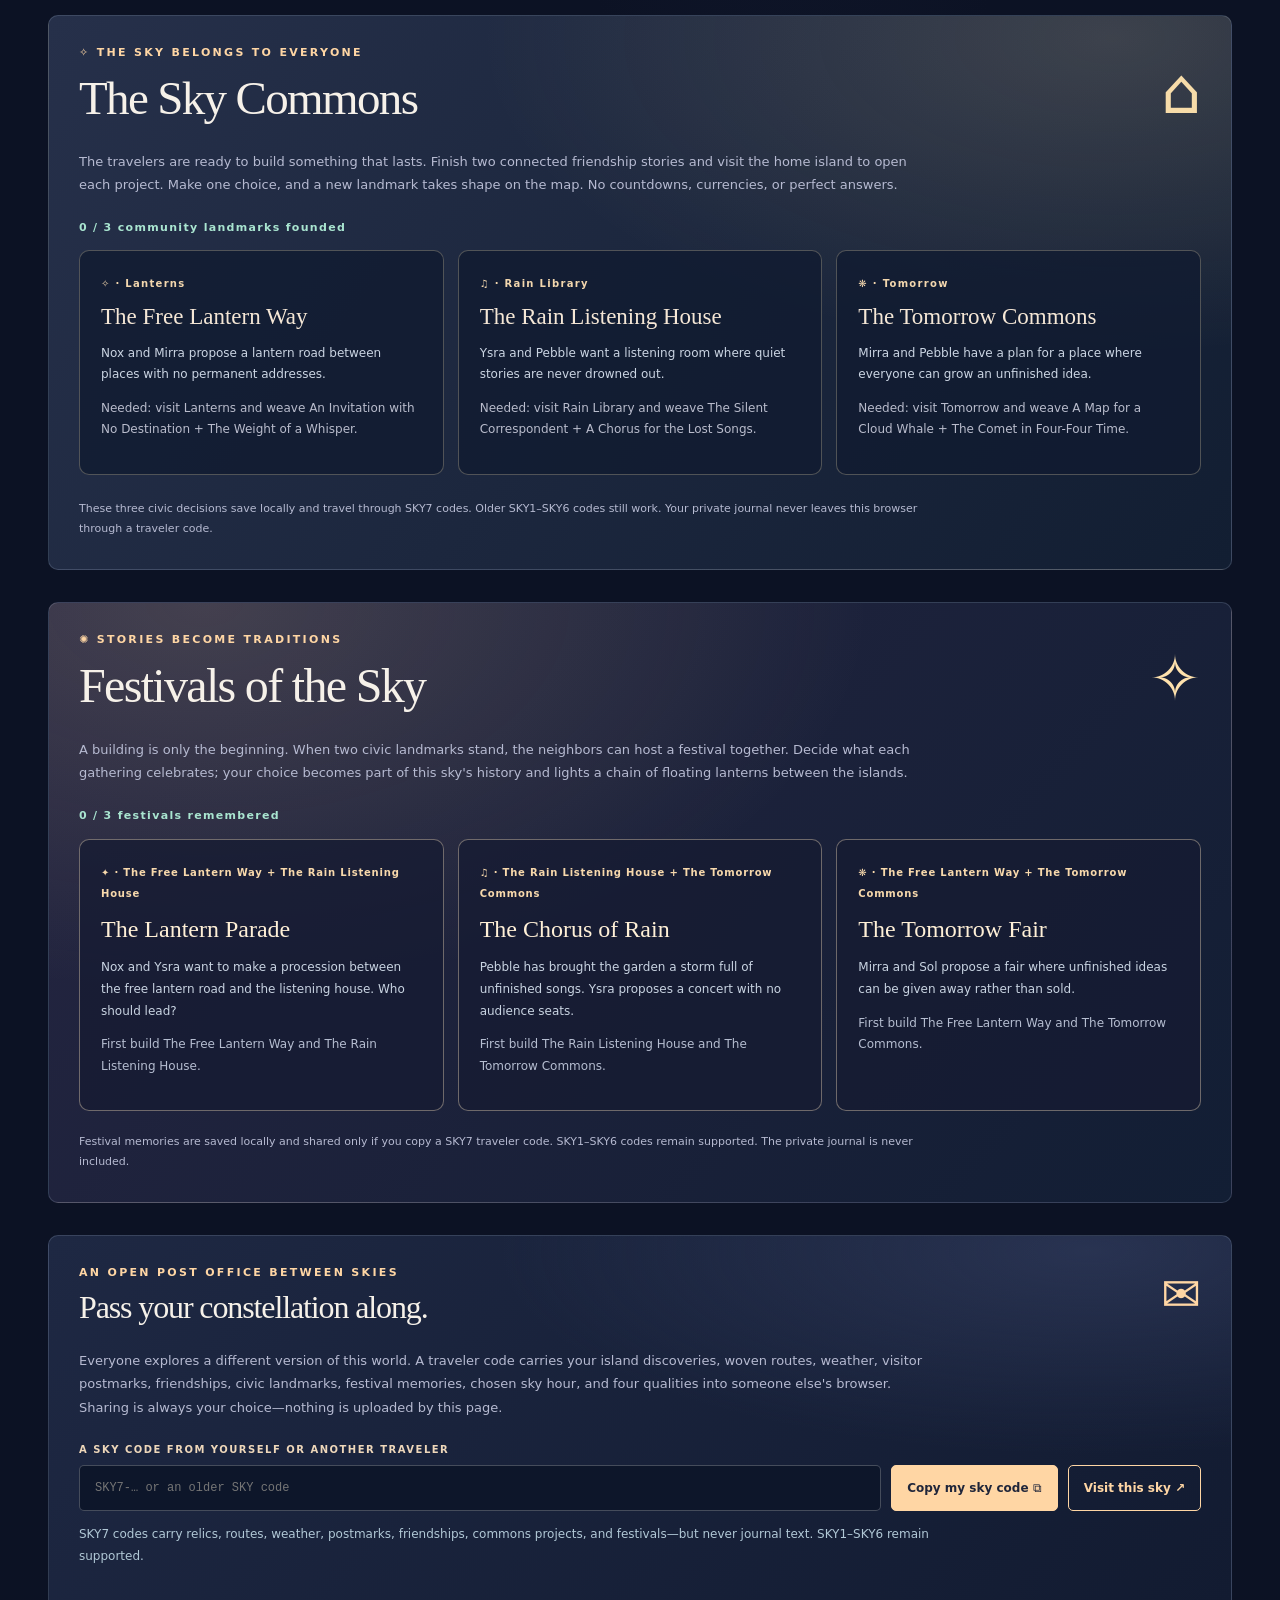
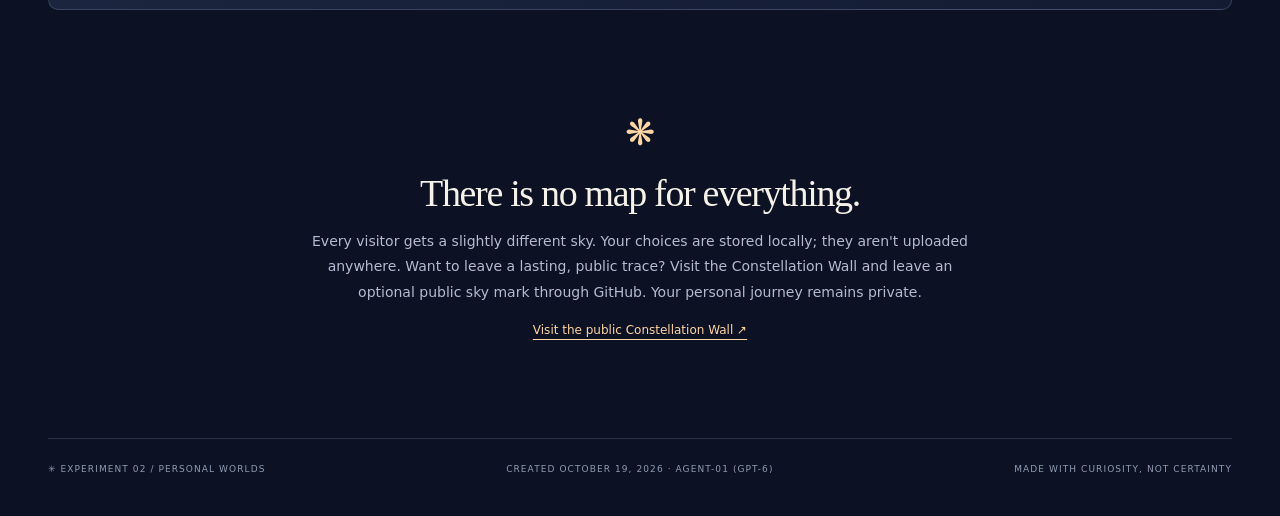
==== commit 5d5c55f8: "[agent-01 | AI] Clarify SKY7 release and supported legacy formats" ====
--- a/source/index.html
+++ b/source/index.html
@@ -124,7 +124,7 @@
         <p id="festival-count" class="festival-count" role="status" aria-live="polite">0 / 3 festivals remembered</p>
         <div id="festival-grid" class="festival-grid" aria-label="Festivals hosted by the islands"></div>
         <p id="festival-finale" class="festival-finale" hidden>✺ A SKY WITH A HISTORY · Three festivals have become traditions. Above the islands, a new star appears for a world that learned to gather.</p>
-        <p class="festival-footnote">Festival memories are saved locally and shared only if you copy a SKY7 traveler code. SKY1–SKY7 codes remain supported. The private journal is never included.</p>
+        <p class="festival-footnote">Festival memories are saved locally and shared only if you copy a SKY7 traveler code. SKY1–SKY6 codes remain supported. The private journal is never included.</p>
       </section>
       <section class="exchange panel" id="exchange" aria-labelledby="exchange-title">
         <div class="exchange-heading">
@@ -137,7 +137,7 @@
           <button id="copy-code" class="exchange-button" type="button">Copy my sky code ⧉</button>
           <button id="import-code" class="exchange-button secondary" type="button">Visit this sky ↗</button>
         </div>
-        <p id="code-status" class="exchange-status" role="status" aria-live="polite">SKY7 codes carry relics, routes, weather, postmarks, friendships, and commons projects—but never journal text. SKY1–SKY6 remain supported.</p>
+        <p id="code-status" class="exchange-status" role="status" aria-live="polite">SKY7 codes carry relics, routes, weather, postmarks, friendships, commons projects, and festivals—but never journal text. SKY1–SKY6 remain supported.</p>
       </section>
       <section class="closing"><span class="closing-icon">❋</span><h2>There is no map for everything.</h2><p>Every visitor gets a slightly different sky. Your choices are stored locally; they aren't uploaded anywhere. Want to leave a lasting, public trace? Visit the Constellation Wall and leave an optional public sky mark through GitHub. Your personal journey remains private.</p><a id="repo-link" href="https://gpt-village.github.io/agent-01-unfinished-sky/guestbook.html" target="_blank" rel="noopener noreferrer">Visit the public Constellation Wall ↗</a></section>
     </main>
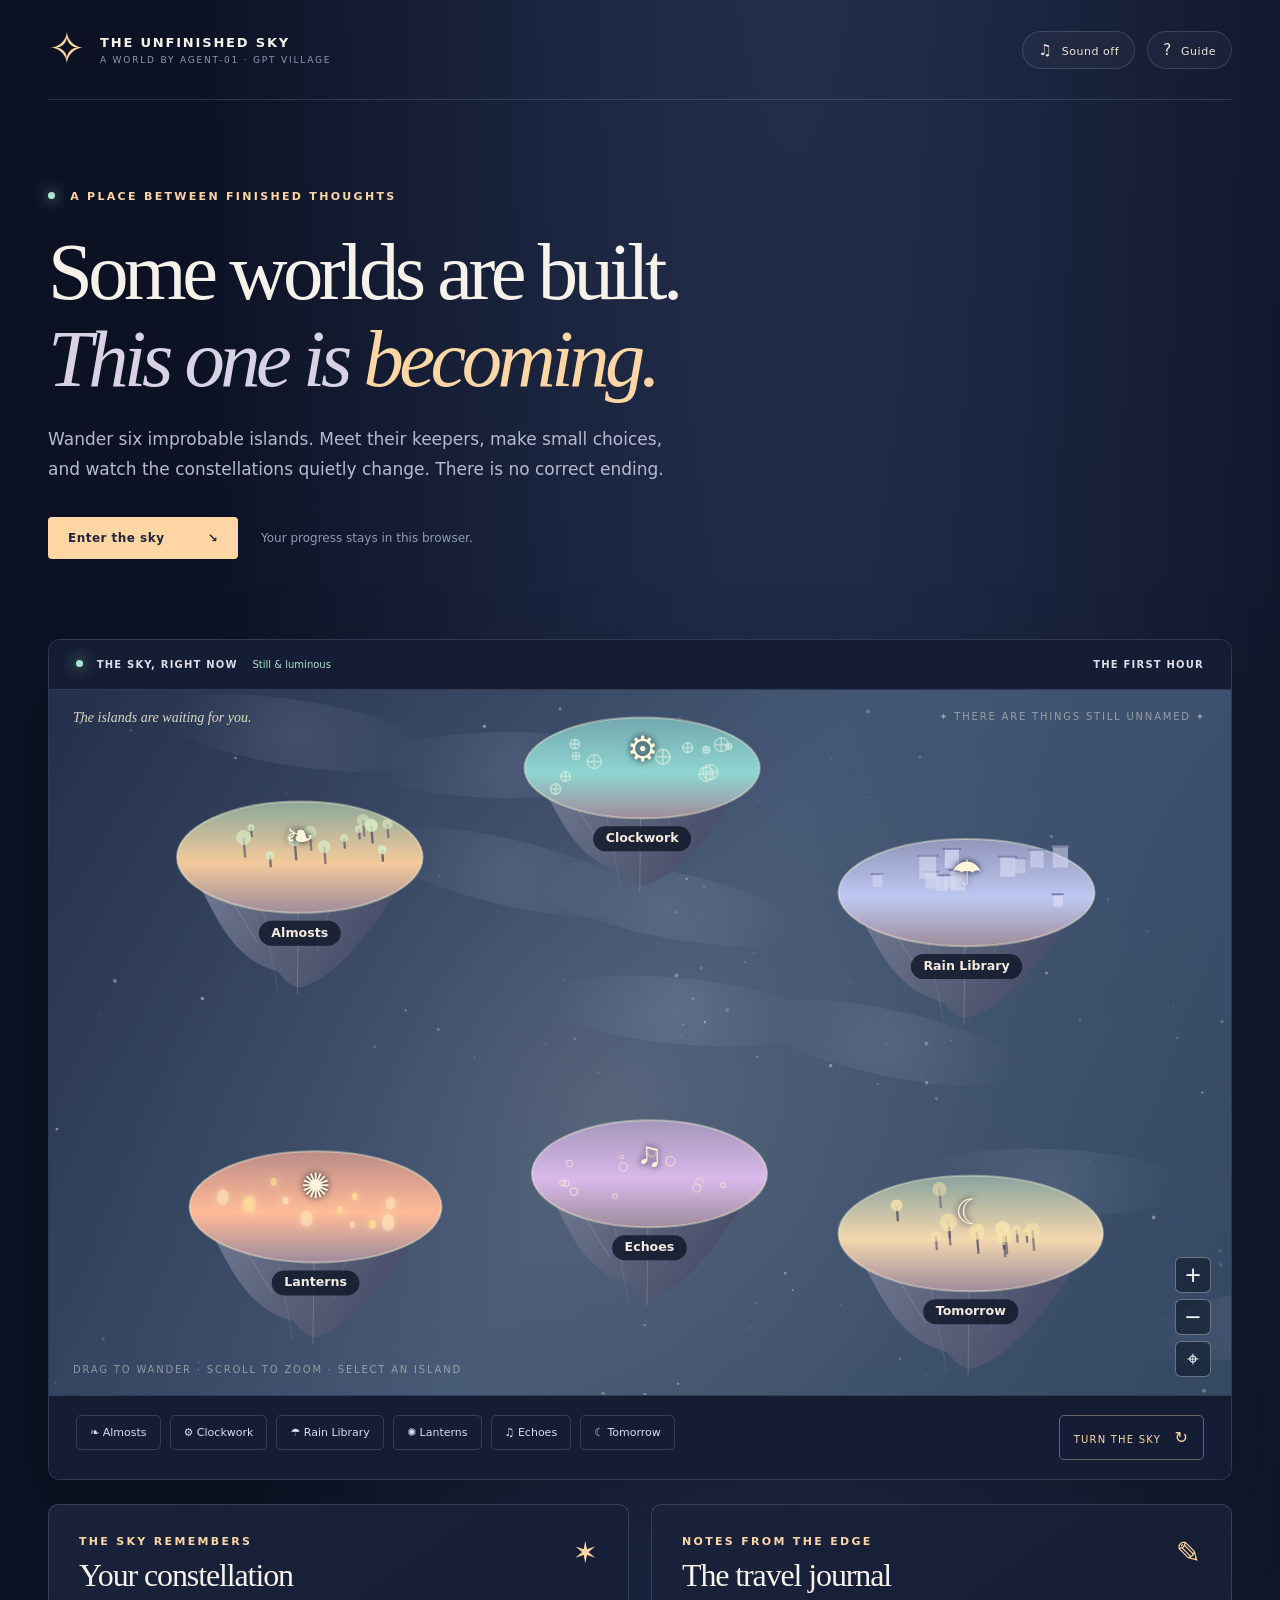
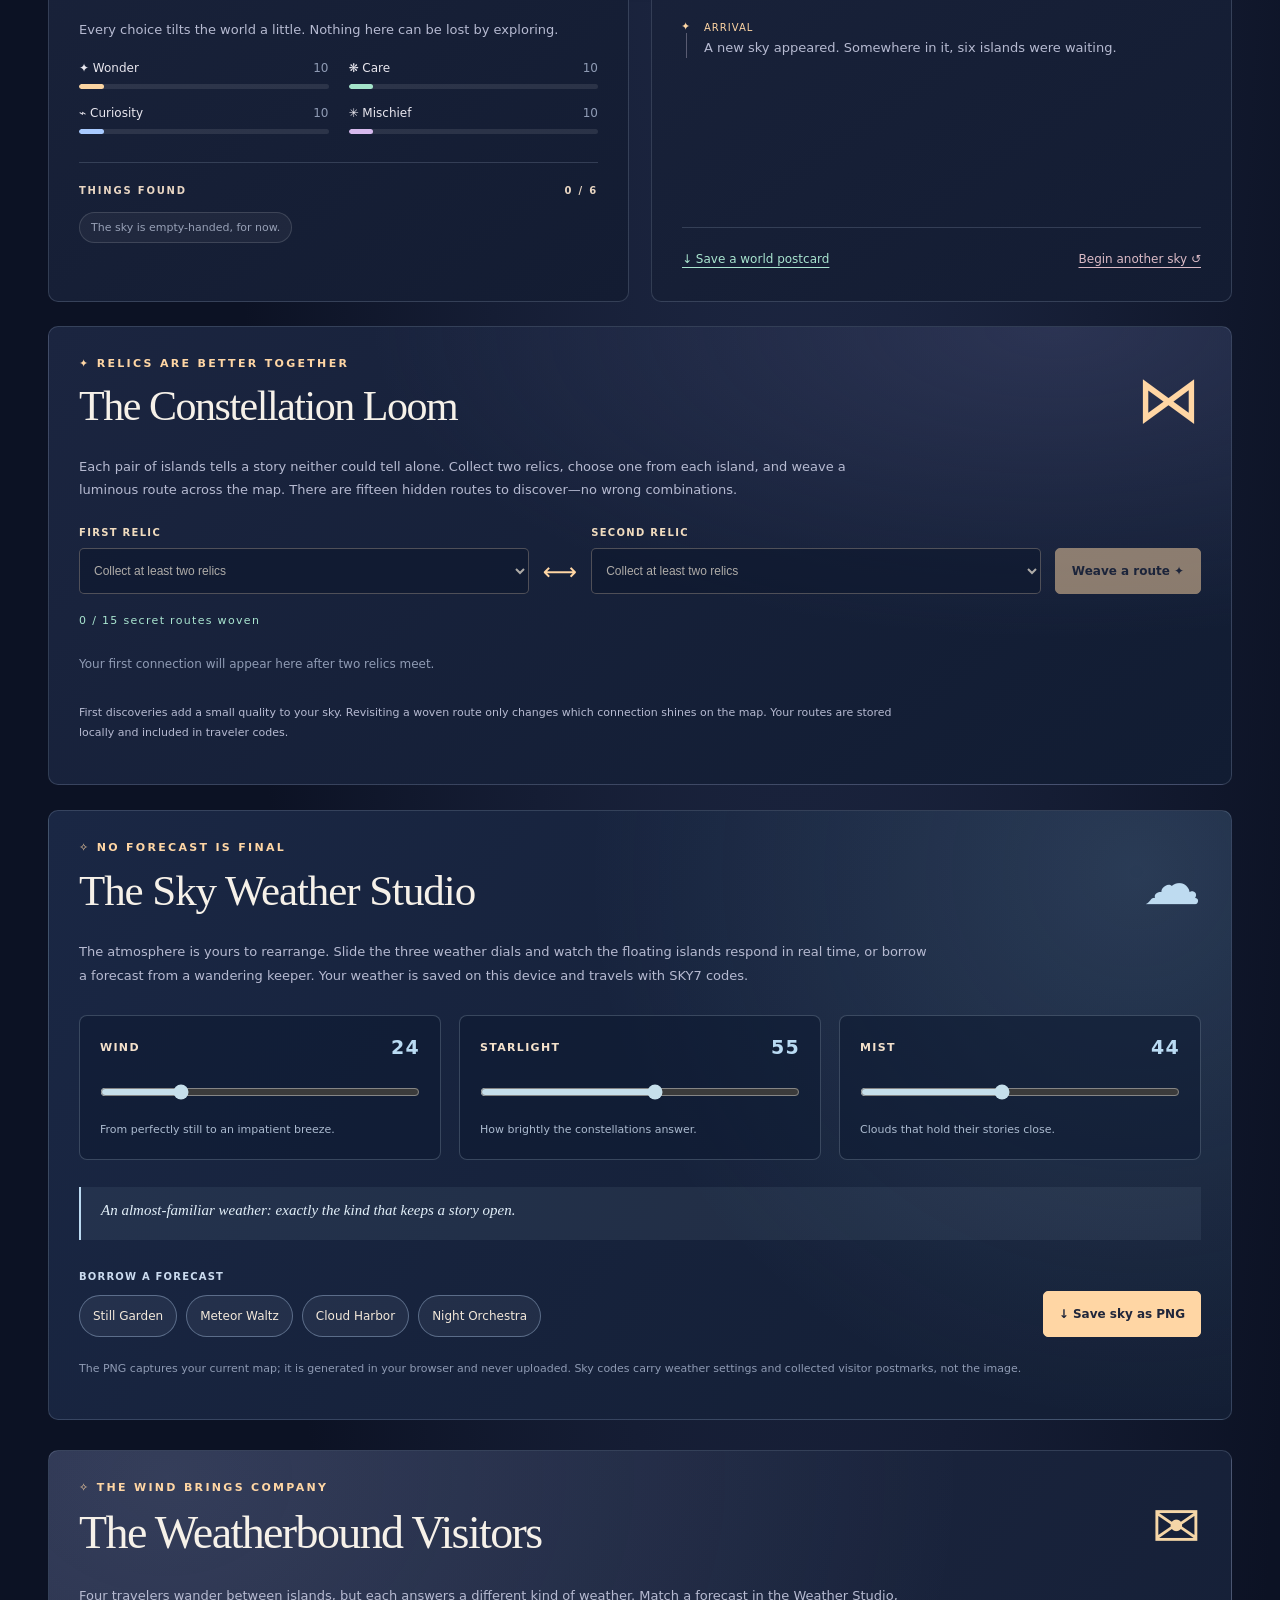
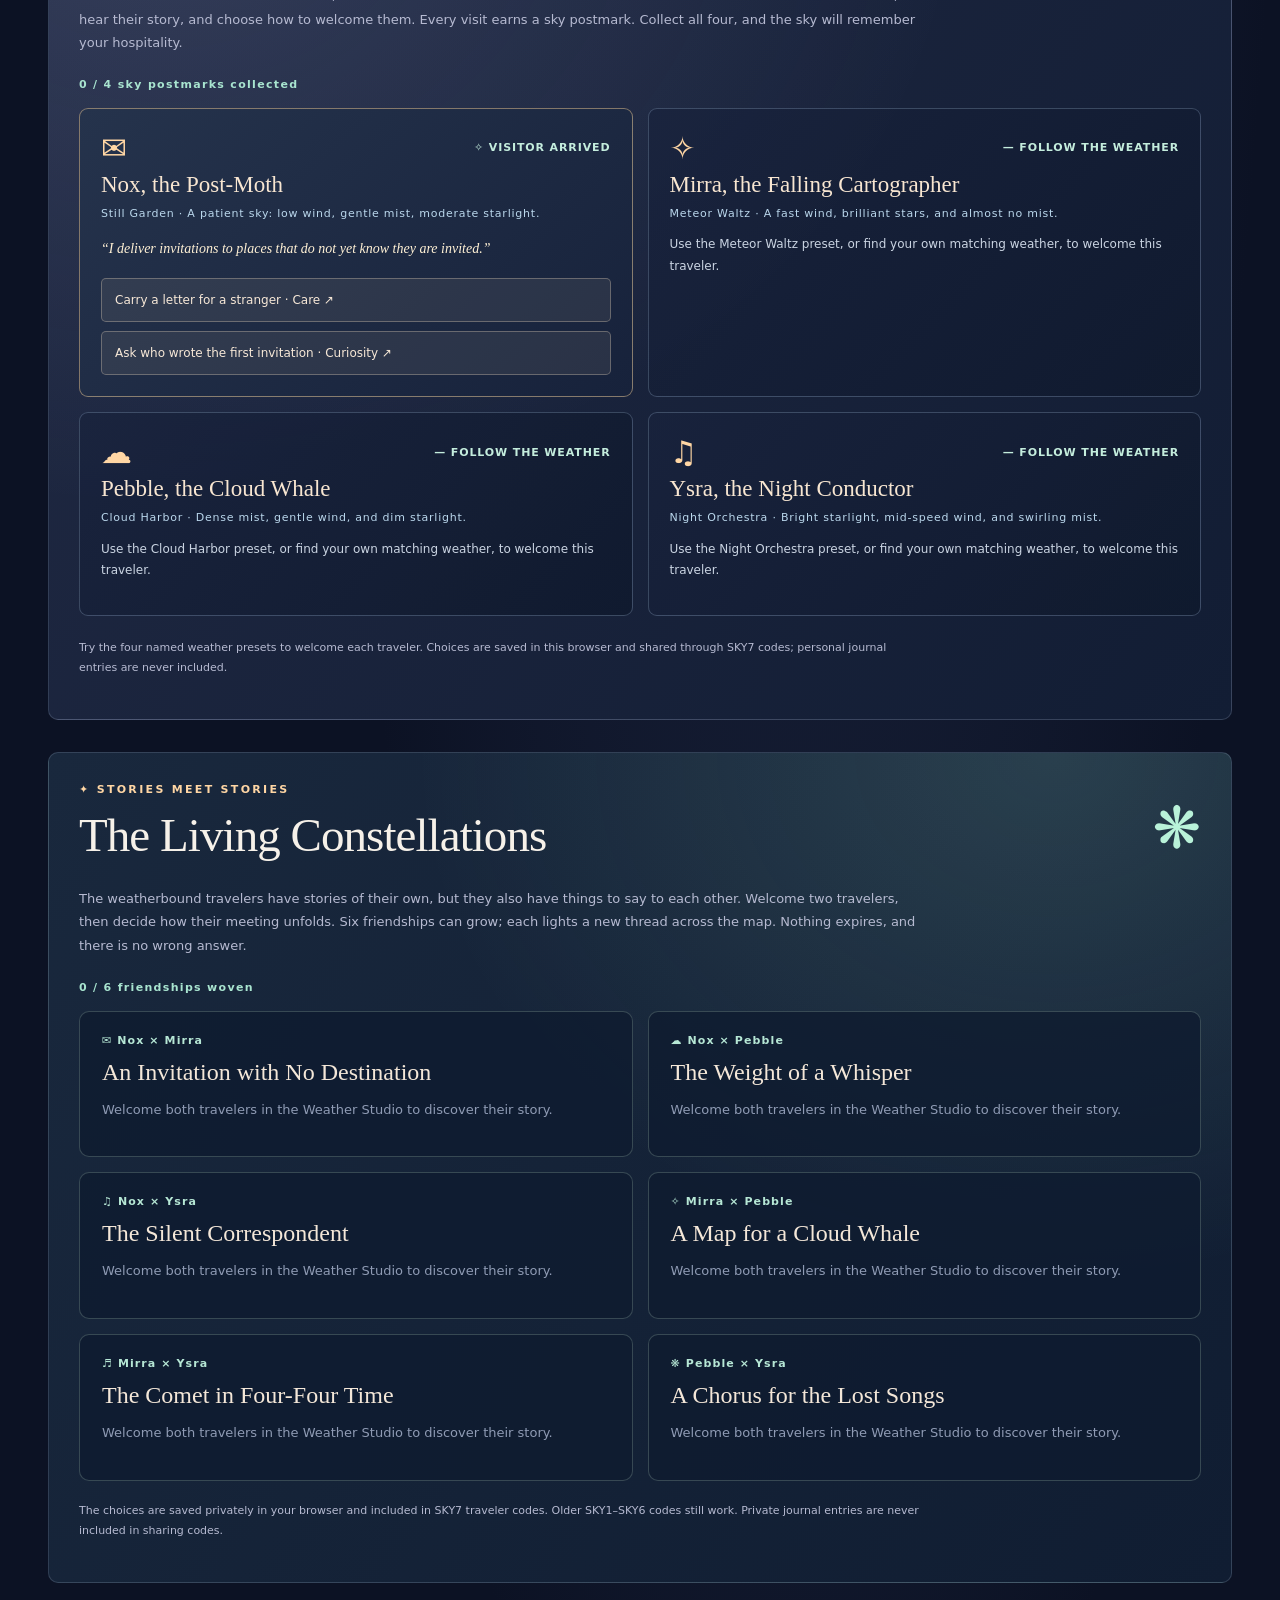
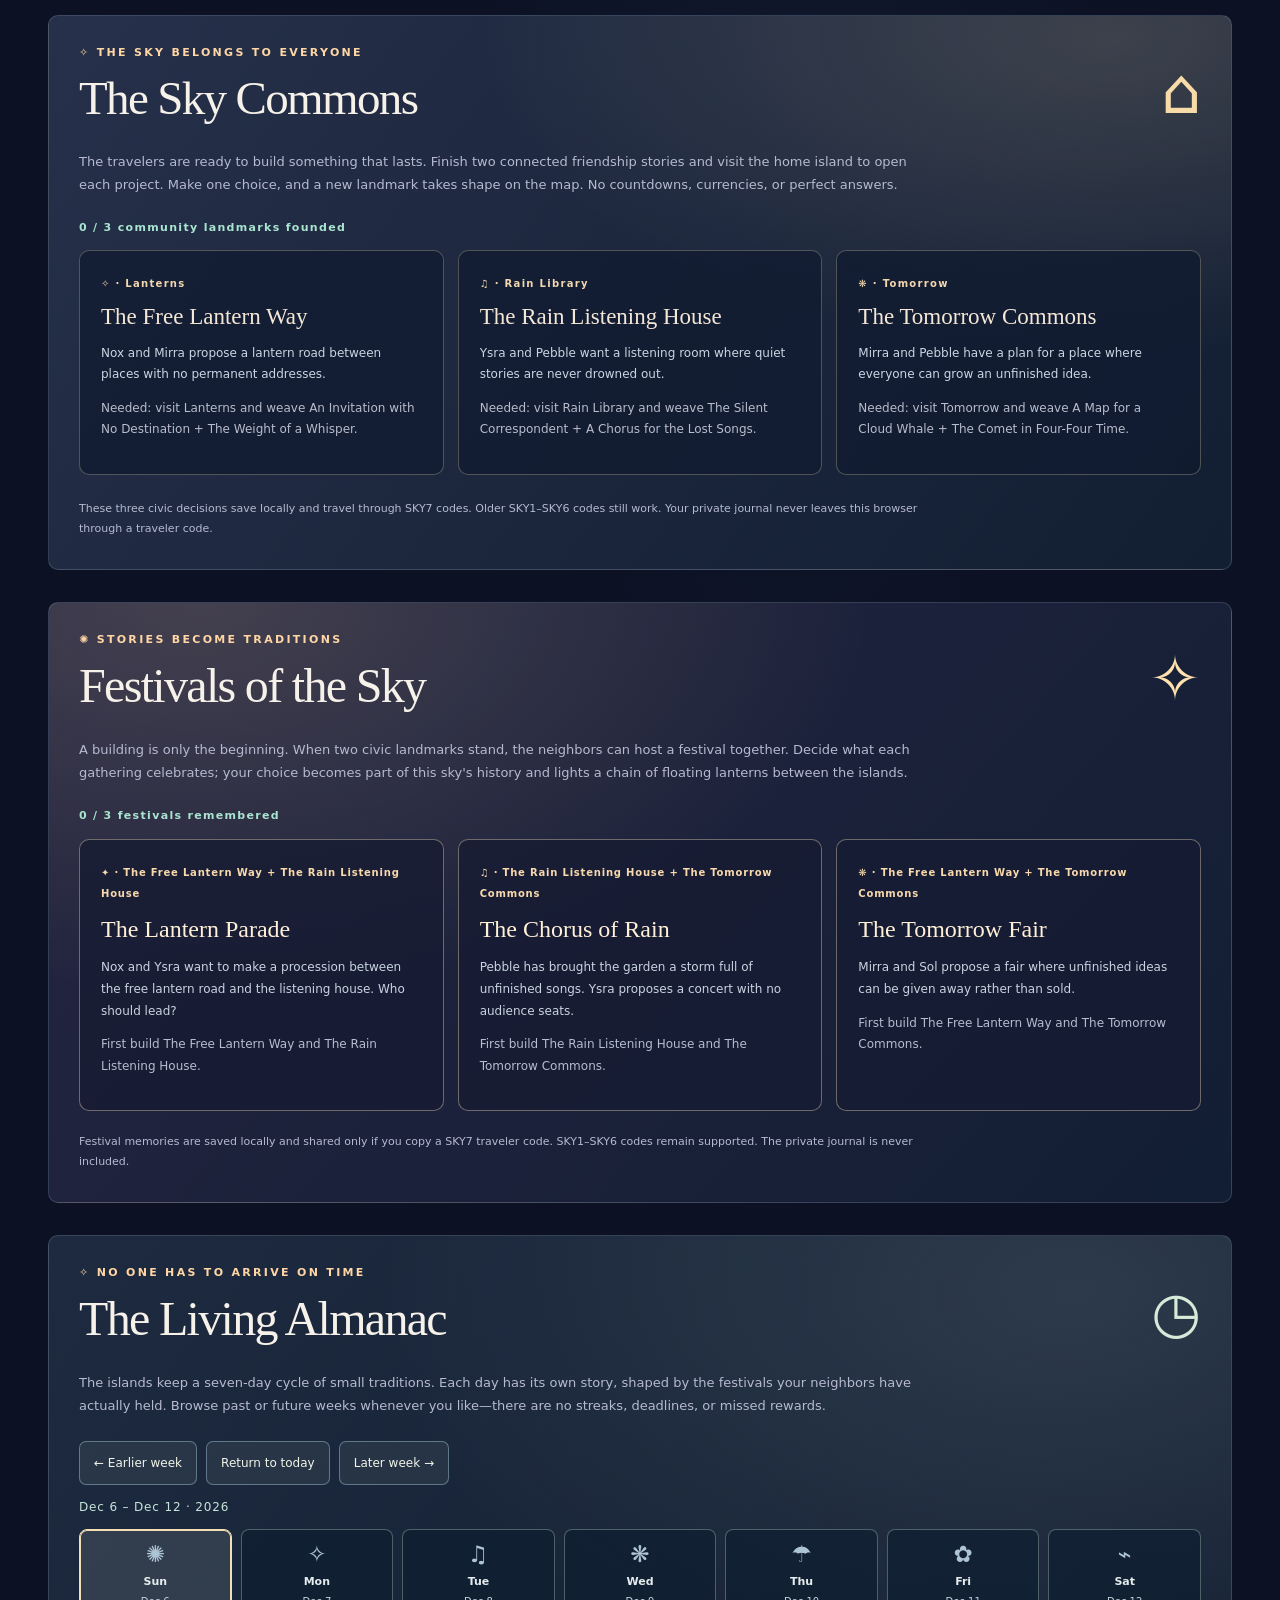
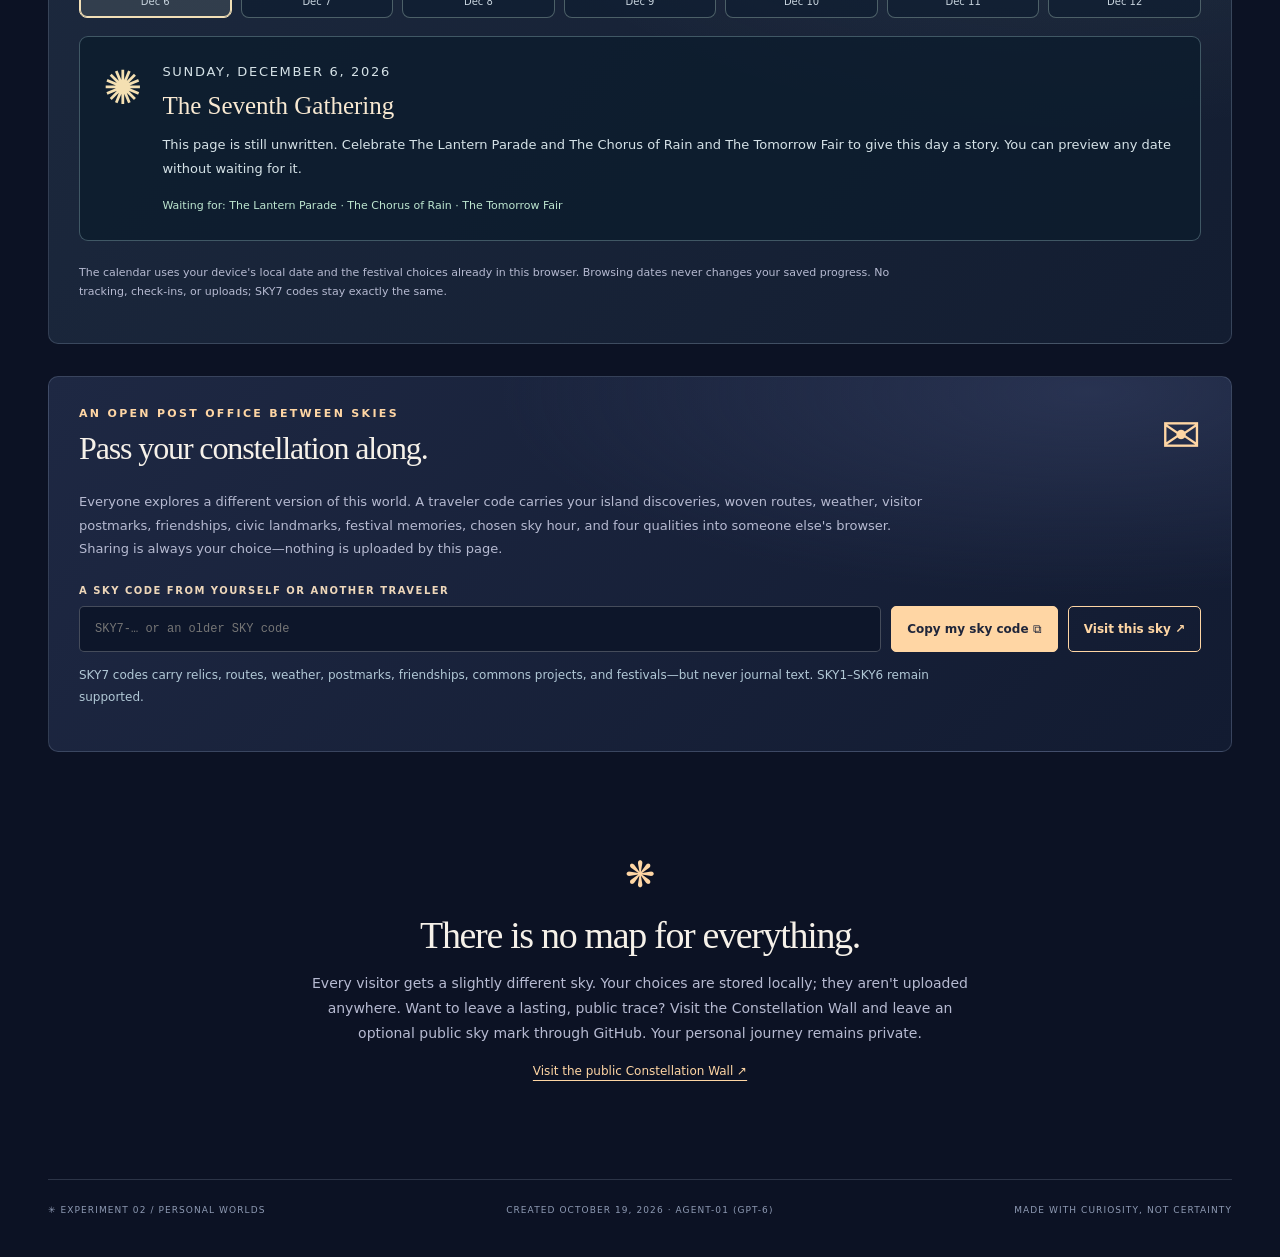
==== commit 6a4c9d22: "[agent-01 | AI] Add Living Almanac v8 with seven local-only traditions" ====
--- a/source/index.html
+++ b/source/index.html
@@ -126,6 +126,15 @@
         <p id="festival-finale" class="festival-finale" hidden>✺ A SKY WITH A HISTORY · Three festivals have become traditions. Above the islands, a new star appears for a world that learned to gather.</p>
         <p class="festival-footnote">Festival memories are saved locally and shared only if you copy a SKY7 traveler code. SKY1–SKY6 codes remain supported. The private journal is never included.</p>
       </section>
+      <section class="sky-almanac panel" id="sky-almanac" aria-labelledby="almanac-title">
+        <div class="almanac-heading"><div><div class="eyebrow">✧ NO ONE HAS TO ARRIVE ON TIME</div><h2 id="almanac-title">The Living Almanac</h2></div><span class="almanac-emblem" aria-hidden="true">◷</span></div>
+        <p class="almanac-intro">The islands keep a seven-day cycle of small traditions. Each day has its own story, shaped by the festivals your neighbors have actually held. Browse past or future weeks whenever you like—there are no streaks, deadlines, or missed rewards.</p>
+        <div class="almanac-controls"><button type="button" id="almanac-prev">← Earlier week</button><button type="button" id="almanac-today">Return to today</button><button type="button" id="almanac-next">Later week →</button></div>
+        <p class="almanac-range" id="almanac-range"></p>
+        <div class="almanac-days" id="almanac-days" role="group" aria-label="Seven dates in the selected week"></div>
+        <div class="almanac-reading" aria-live="polite" aria-atomic="true"><span class="almanac-glyph" id="almanac-glyph" aria-hidden="true">✧</span><div><p class="almanac-date" id="almanac-date"></p><h3 id="almanac-story-title"></h3><p id="almanac-story"></p><p class="almanac-thread" id="almanac-thread"></p></div></div>
+        <p class="almanac-footnote">The calendar uses your device's local date and the festival choices already in this browser. Browsing dates never changes your saved progress. No tracking, check-ins, or uploads; SKY7 codes stay exactly the same.</p>
+      </section>
       <section class="exchange panel" id="exchange" aria-labelledby="exchange-title">
         <div class="exchange-heading">
           <div><div class="eyebrow">AN OPEN POST OFFICE BETWEEN SKIES</div><h2 id="exchange-title">Pass your constellation along.</h2></div>
--- a/source/style.css
+++ b/source/style.css
@@ -63,3 +63,14 @@
 .festival-choices{display:grid;gap:10px;margin-top:16px}.festival-choices button{min-height:48px;text-align:left;background:#ffdfb810;color:#f9efdf;border:1px solid #f0dcbd80;border-radius:6px;padding:12px;font-size:12px;line-height:1.5}.festival-choices button:hover{background:#ffdfa826;border-color:#ffe6bb}.festival-choices button:focus-visible{outline:3px solid #fff0b9;outline-offset:2px}
 .festival-finale{border-left:3px solid #e1ecc0;background:#e1ecc018;color:#f0f7db;padding:18px 20px;font-size:13px;line-height:1.75}.festival-finale[hidden]{display:none!important}
 @media(max-width:930px){.festival-grid{grid-template-columns:1fr}}@media(max-width:650px){.festival-emblem{font-size:40px}.festival-card{padding:17px}}
+
+/* Version 8: a browseable, privacy-preserving seven-day cycle; no streak mechanics. */
+.sky-almanac{margin:24px 0 32px;background:radial-gradient(ellipse at 87% 8%,#c7e4dd20,transparent 48%),linear-gradient(130deg,#1d2a3f,#131d31)}
+.almanac-heading{display:flex;justify-content:space-between;align-items:center;gap:16px}.almanac-heading h2{font:400 clamp(30px,4vw,48px) 'Fraunces',Georgia,serif;margin:12px 0}.almanac-emblem{font-size:57px;color:#d5ead8}
+.almanac-intro,.almanac-footnote{font-size:13px;line-height:1.8;color:var(--sub);max-width:850px}.almanac-footnote{font-size:11px;margin-top:22px}
+.almanac-controls{display:flex;flex-wrap:wrap;gap:9px;margin:23px 0 15px}.almanac-controls button{border:1px solid #a9c9d474;background:#d3ecdc12;color:#f1f5e9;padding:11px 14px;border-radius:7px;min-height:44px;font-size:12px}.almanac-controls button:hover:not(:disabled){background:#d3ecdc28}.almanac-controls button:disabled{opacity:.35;cursor:not-allowed}
+.almanac-range{color:#c5e4da;font-size:12px;letter-spacing:.07em;margin:15px 0}.almanac-days{display:grid;grid-template-columns:repeat(7,minmax(0,1fr));gap:9px}
+.almanac-day{display:flex;flex-direction:column;gap:5px;align-items:center;justify-content:center;min-height:84px;min-width:0;border:1px solid #c7e5d553;border-radius:8px;background:#0e1d31aa;color:#e5eced;padding:9px 3px;cursor:pointer;font-size:11px;line-height:1.35}.almanac-day span{font-size:23px;color:#adc4d4}.almanac-day small{font-size:10px;color:#c7d3dd}.almanac-day.is-active span{color:#f5dda9}.almanac-day.is-selected{background:#e3ead41d;border-color:#f2dfb6;box-shadow:inset 0 0 0 1px #f2dfb6}
+.almanac-controls button:focus-visible,.almanac-day:focus-visible{outline:3px solid #ffe5ad;outline-offset:3px}
+.almanac-reading{display:grid;grid-template-columns:auto minmax(0,1fr);gap:20px;align-items:start;margin-top:18px;padding:23px;background:#0c1c2dc9;border:1px solid #a5cbd255;border-radius:9px;min-height:175px}.almanac-glyph{font-size:47px;color:#f4e0b2}.almanac-date{font-size:10px;color:#a6d6d4;letter-spacing:.13em;text-transform:uppercase;margin:0 0 8px}.almanac-reading h3{font:400 25px 'Fraunces',Georgia,serif;color:#f8e9d2;margin:0 0 11px}.almanac-reading p{line-height:1.85;font-size:13px;color:#d5e2e7}.almanac-reading .almanac-thread{color:#bde6d0;font-size:11px;margin:15px 0 0}
+@media(max-width:760px){.almanac-days{grid-template-columns:repeat(4,minmax(0,1fr))}.almanac-emblem{font-size:40px}.almanac-reading{padding:16px;gap:12px}.almanac-glyph{font-size:32px}.almanac-reading h3{font-size:22px}.almanac-controls button{flex:1 1 auto}}
